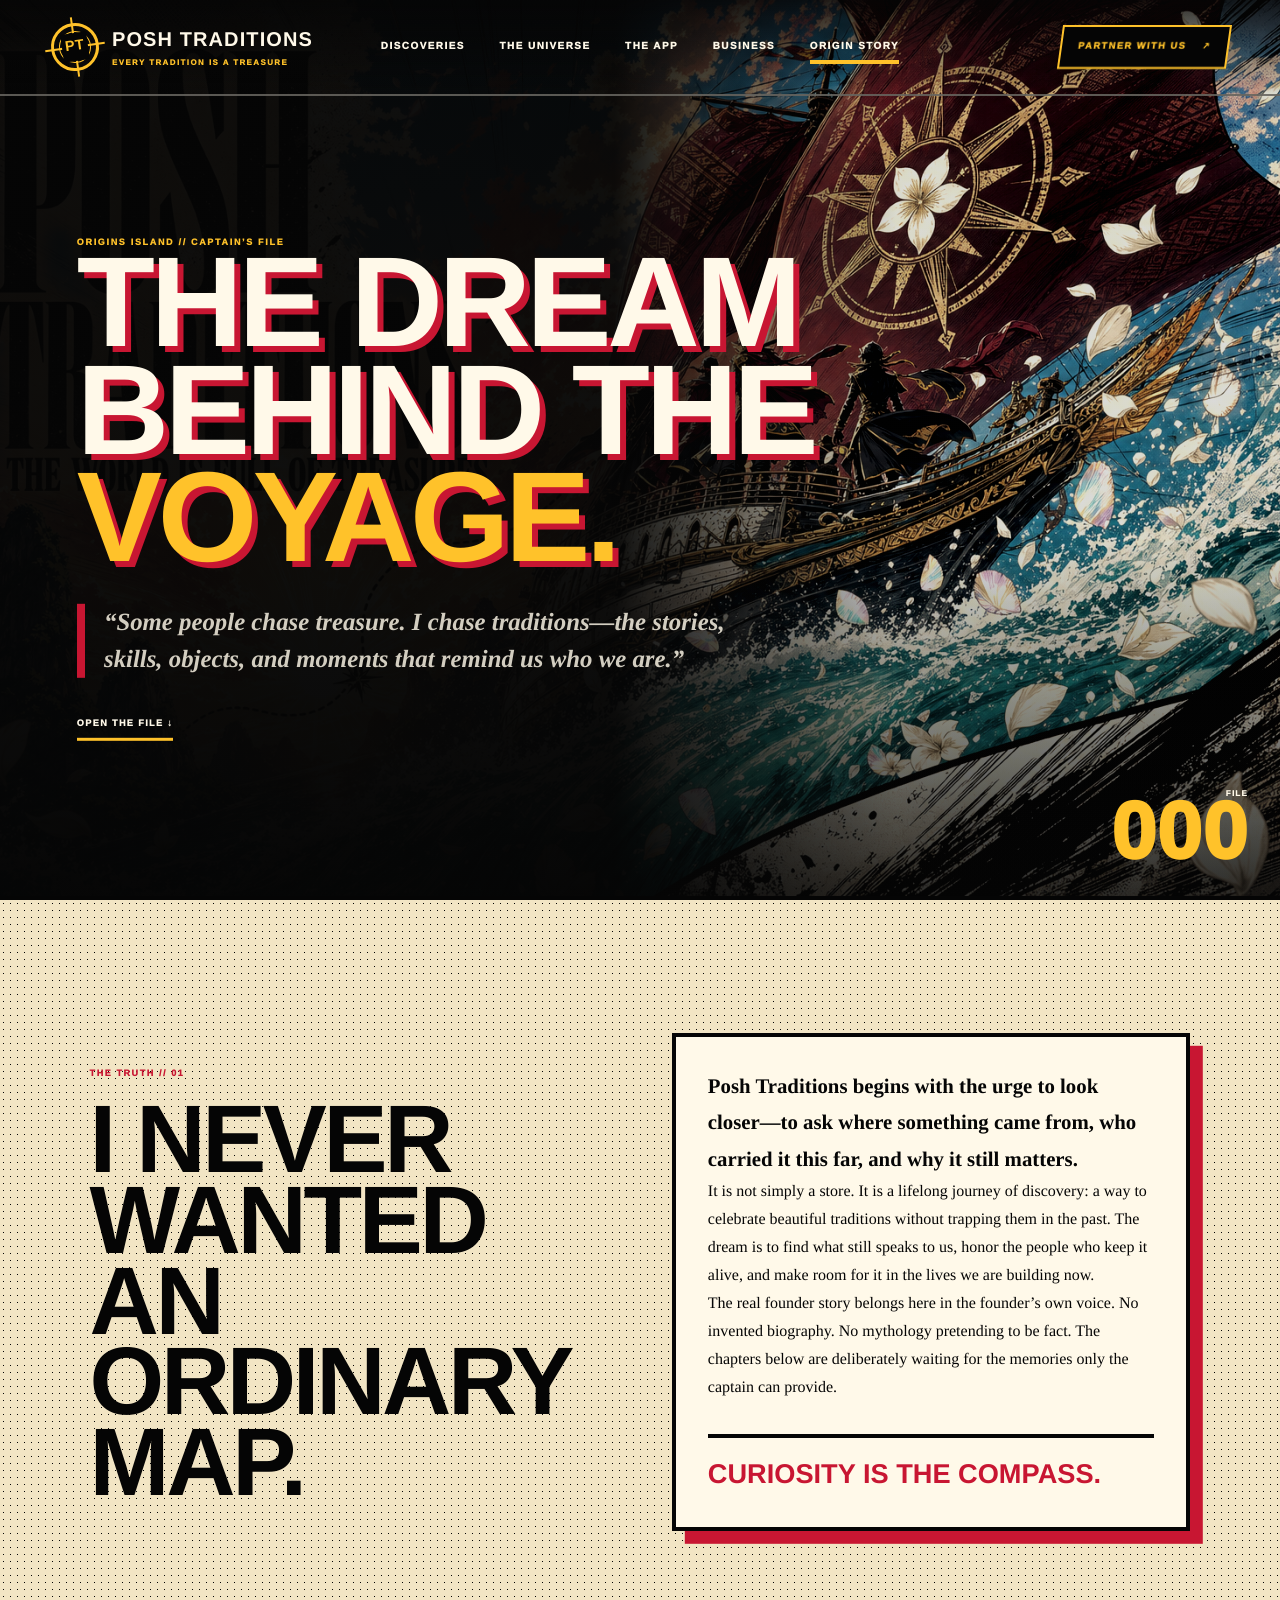
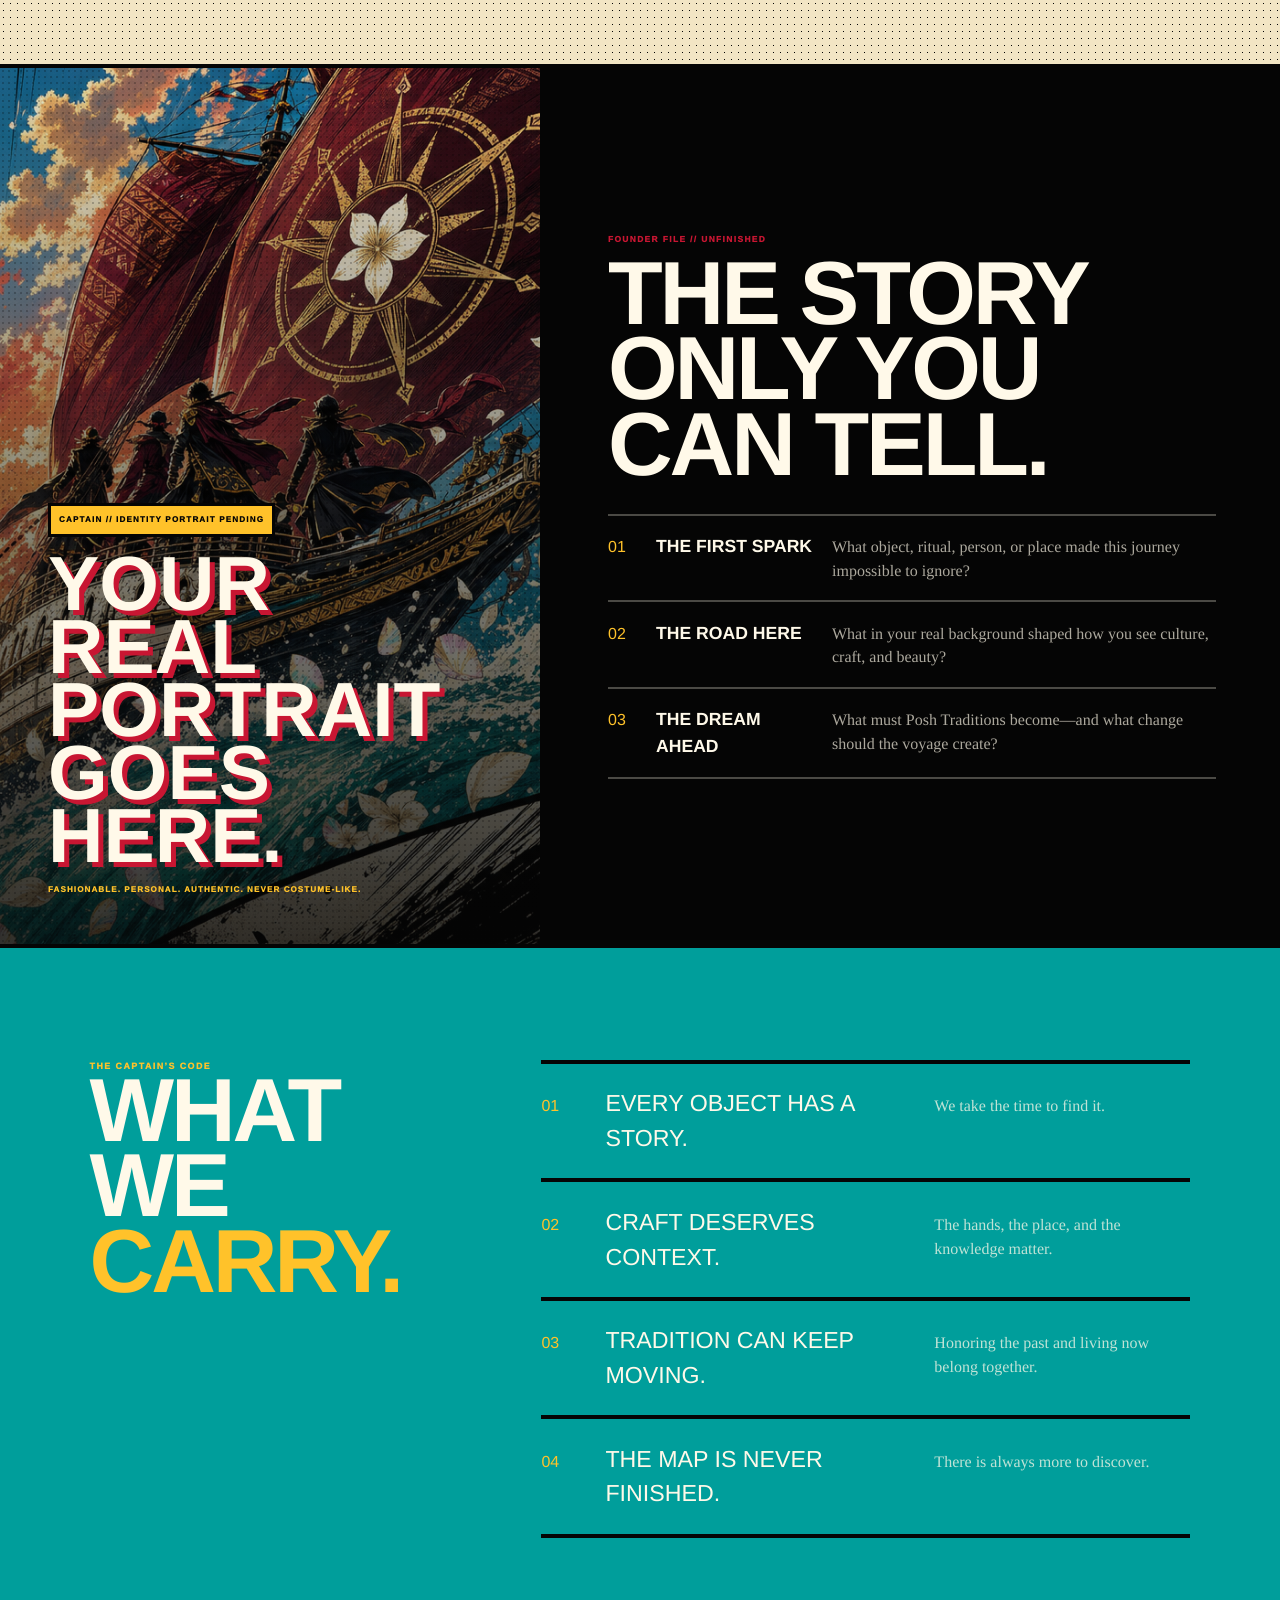
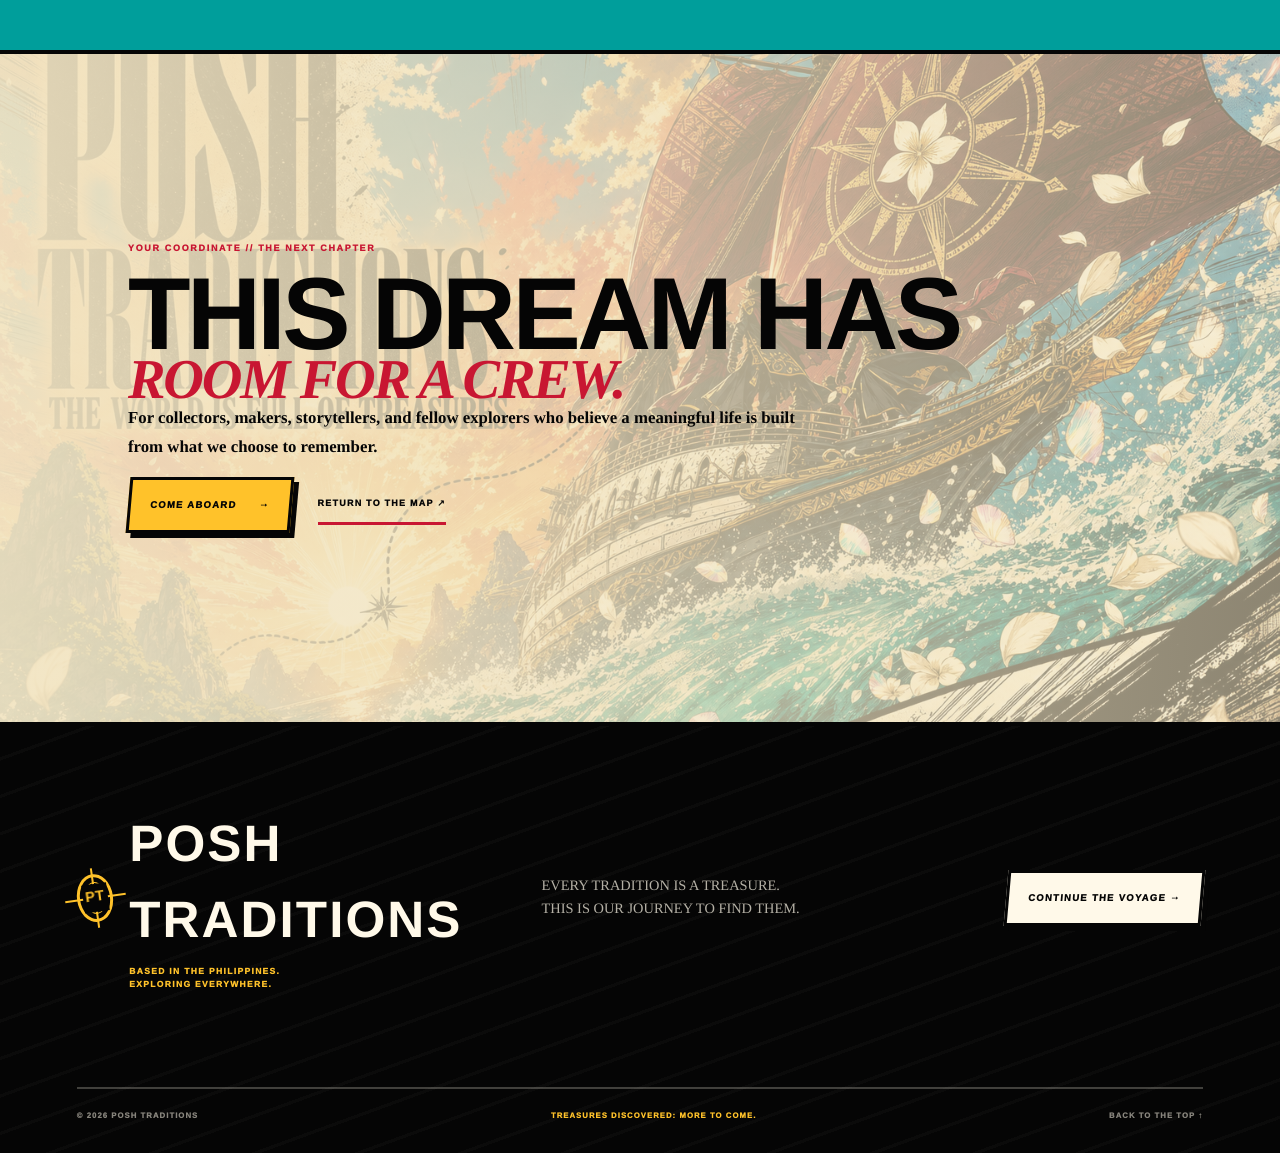
==== about/index.html @ 1a42f1ff "Publish Posh Traditions website" ====
<!DOCTYPE html><html lang="en"><head><meta charSet="utf-8"/><meta name="viewport" content="width=device-width, initial-scale=1"/><link rel="preload" href="/hero-epic.png" as="image" fetchPriority="high"/><link rel="stylesheet" href="/assets/index-CVnb2zFA.css" data-rsc-css-href="/assets/index-CVnb2zFA.css" data-precedence="vite-rsc/importer-resources"/><link rel="modulepreload" href="/assets/layout-segment-context-B4jBaWE9.js" crossorigin=""/><link rel="modulepreload" href="/assets/rolldown-runtime-S-ySWqyJ.js" crossorigin=""/><link rel="modulepreload" href="/assets/index-DbaD1zGK.js" crossorigin=""/><link rel="modulepreload" href="/assets/framework-DjPHiq1u.js" crossorigin=""/><title>The Dream Behind the Voyage · Posh Traditions</title><meta name="description" content="The origin story behind Posh Traditions: a lifelong hunt for stories, skills, objects, and moments worth carrying forward."/><meta property="og:title" content="Posh Traditions — Every Tradition Is a Treasure"/><meta property="og:description" content="The world is full of treasures. Let’s find them."/><meta property="og:type" content="website"/><meta property="og:image" content="/og.png"/><meta property="og:image:width" content="1536"/><meta property="og:image:height" content="1024"/><meta property="og:image:alt" content="Posh Traditions voyage across an illustrated tropical sea"/><meta name="twitter:card" content="summary_large_image"/><meta name="twitter:title" content="Posh Traditions — Every Tradition Is a Treasure"/><meta name="twitter:description" content="The world is full of treasures. Let’s find them."/><meta name="twitter:image" content="/og.png"/><script>self.__VINEXT_RSC_PARAMS__={}</script><script>self.__VINEXT_RSC_NAV__={"pathname":"/about","searchParams":[]}</script><link rel="modulepreload" href="/assets/index-DbaD1zGK.js" />
</head><body><main class="epic-site about-epic"><a class="skip-link" href="#origin">Skip to the origin story</a><header class="epic-header"><a class="epic-brand" href="/" aria-label="Posh Traditions home"><span class="pt-mark" aria-hidden="true"><b>PT</b><i></i></span><span><strong>POSH TRADITIONS</strong><small>EVERY TRADITION IS A TREASURE</small></span></a><nav aria-label="Main navigation"><a href="/#discoveries">Discoveries</a><a href="/#universe">The Universe</a><a href="/#app">The App</a><a href="/#revenue">Business</a><a class="active" href="/about">Origin Story</a></nav><a class="header-signal" href="/#partner">PARTNER WITH US <span>↗</span></a></header><section class="origin-hero" id="origin"><img src="/hero-epic.png" alt="The Posh Traditions voyage surging toward a golden horizon" fetchPriority="high"/><div class="origin-shade" aria-hidden="true"></div><div class="origin-title"><p>ORIGINS ISLAND // CAPTAIN’S FILE</p><h1>THE DREAM<br/>BEHIND THE<br/><span>VOYAGE.</span></h1><blockquote>“Some people chase treasure. I chase traditions—the stories, skills, objects, and moments that remind us who we are.”</blockquote><a href="#declaration">OPEN THE FILE ↓</a></div><div class="origin-file-no">FILE<br/><strong>000</strong></div></section><section class="origin-declaration" id="declaration"><div class="origin-statement"><span>THE TRUTH // 01</span><h2>I NEVER WANTED<br/>AN ORDINARY MAP.</h2></div><div class="origin-copy"><p class="origin-lead">Posh Traditions begins with the urge to look closer—to ask where something came from, who carried it this far, and why it still matters.</p><p>It is not simply a store. It is a lifelong journey of discovery: a way to celebrate beautiful traditions without trapping them in the past. The dream is to find what still speaks to us, honor the people who keep it alive, and make room for it in the lives we are building now.</p><p>The real founder story belongs here in the founder’s own voice. No invented biography. No mythology pretending to be fact. The chapters below are deliberately waiting for the memories only the captain can provide.</p><strong>CURIOSITY IS THE COMPASS.</strong></div></section><section class="captain-file"><div class="captain-file-art"><span>CAPTAIN // IDENTITY PORTRAIT PENDING</span><strong>YOUR REAL<br/>PORTRAIT<br/>GOES HERE.</strong><small>FASHIONABLE. PERSONAL. AUTHENTIC. NEVER COSTUME-LIKE.</small></div><div class="captain-file-copy"><p>FOUNDER FILE // UNFINISHED</p><h2>THE STORY<br/>ONLY YOU<br/>CAN TELL.</h2><div class="captain-prompts"><article><span>01</span><strong>THE FIRST SPARK</strong><p>What object, ritual, person, or place made this journey impossible to ignore?</p></article><article><span>02</span><strong>THE ROAD HERE</strong><p>What in your real background shaped how you see culture, craft, and beauty?</p></article><article><span>03</span><strong>THE DREAM AHEAD</strong><p>What must Posh Traditions become—and what change should the voyage create?</p></article></div></div></section><section class="captains-code"><div class="code-heading"><p>THE CAPTAIN’S CODE</p><h2>WHAT WE<br/><span>CARRY.</span></h2></div><div class="code-list"><article><span>01</span><h3>EVERY OBJECT HAS A STORY.</h3><p>We take the time to find it.</p></article><article><span>02</span><h3>CRAFT DESERVES CONTEXT.</h3><p>The hands, the place, and the knowledge matter.</p></article><article><span>03</span><h3>TRADITION CAN KEEP MOVING.</h3><p>Honoring the past and living now belong together.</p></article><article><span>04</span><h3>THE MAP IS NEVER FINISHED.</h3><p>There is always more to discover.</p></article></div></section><section class="origin-invitation"><span>YOUR COORDINATE // THE NEXT CHAPTER</span><h2>THIS DREAM HAS<br/><em>ROOM FOR A CREW.</em></h2><p>For collectors, makers, storytellers, and fellow explorers who believe a meaningful life is built from what we choose to remember.</p><div><a class="impact-button impact-yellow" href="/#join">COME ABOARD <b>→</b></a><a class="impact-link dark" href="/">RETURN TO THE MAP ↗</a></div></section><footer class="epic-footer about-footer"><div class="footer-brand"><span class="pt-mark" aria-hidden="true"><b>PT</b><i></i></span><div><strong>POSH TRADITIONS</strong><p>BASED IN THE PHILIPPINES.<br/>EXPLORING EVERYWHERE.</p></div></div><p>EVERY TRADITION IS A TREASURE.<br/>THIS IS OUR JOURNEY TO FIND THEM.</p><a class="impact-button impact-cream" href="/">CONTINUE THE VOYAGE →</a><div class="footer-final"><span>© <!-- -->2026<!-- --> POSH TRADITIONS</span><strong>TREASURES DISCOVERED: MORE TO COME.</strong><a href="#origin">BACK TO THE TOP ↑</a></div></footer></main><script id="_R_">import("/assets/index-DbaD1zGK.js")</script></body></html><script>self.__VINEXT_RSC_CHUNKS__=self.__VINEXT_RSC_CHUNKS__||[];self.__VINEXT_RSC_CHUNKS__.push("2:I[\"79ef9a017562\",[],\"Children\",1]\n3:I[\"d7d8178d8913\",[],\"LayoutSegmentProvider\",1]\n4:I[\"79ef9a017562\",[],\"Slot\",1]\n5:I[\"97e23c8fc95f\",[],\"RedirectBoundary\",1]\n:HL[\"/assets/index-CVnb2zFA.css\",\"style\"]\n")</script><script>self.__VINEXT_RSC_CHUNKS__=self.__VINEXT_RSC_CHUNKS__||[];self.__VINEXT_RSC_CHUNKS__.push("0:{\"__route\":\"route:/about\",\"__interceptionContext\":null,\"__layoutIds\":[\"layout:/\"],\"__rootLayout\":\"/\",\"page:/about\":\"$L1\",\"layout:/\":[[[[\"$\",\"link\",\"css:/assets/index-CVnb2zFA.css\",{\"rel\":\"stylesheet\",\"precedence\":\"vite-rsc/importer-resources\",\"href\":\"/assets/index-CVnb2zFA.css\",\"data-rsc-css-href\":\"/assets/index-CVnb2zFA.css\"}],\"$undefined\"],[\"$\",\"html\",null,{\"lang\":\"en\",\"children\":[\"$\",\"body\",null,{\"children\":[\"$\",\"$L2\",null,{}]}]}]],null],\"route:/about\":[[[\"$\",\"meta\",null,{\"charSet\":\"utf-8\"}],[[\"$\",\"title\",\"0\",{\"children\":\"The Dream Behind the Voyage · Posh Traditions\"}],[\"$\",\"meta\",\"1\",{\"name\":\"description\",\"content\":\"The origin story behind Posh Traditions: a lifelong hunt for stories, skills, objects, and moments worth carrying forward.\"}],[\"$\",\"meta\",\"2\",{\"property\":\"og:title\",\"content\":\"Posh Traditions — Every Tradition Is a Treasure\"}],[\"$\",\"meta\",\"3\",{\"property\":\"og:description\",\"content\":\"The world is full of treasures. Let’s find them.\"}],[\"$\",\"meta\",\"4\",{\"property\":\"og:type\",\"content\":\"website\"}],[\"$\",\"meta\",\"5\",{\"property\":\"og:image\",\"content\":\"/og.png\"}],[\"$\",\"meta\",\"6\",{\"property\":\"og:image:width\",\"content\":\"1536\"}],[\"$\",\"meta\",\"7\",{\"property\":\"og:image:height\",\"content\":\"1024\"}],[\"$\",\"meta\",\"8\",{\"property\":\"og:image:alt\",\"content\":\"Posh Traditions voyage across an illustrated tropical sea\"}],[\"$\",\"meta\",\"9\",{\"name\":\"twitter:card\",\"content\":\"summary_large_image\"}],[\"$\",\"meta\",\"10\",{\"name\":\"twitter:title\",\"content\":\"Posh Traditions — Every Tradition Is a Treasure\"}],[\"$\",\"meta\",\"11\",{\"name\":\"twitter:description\",\"content\":\"The world is full of treasures. Let’s find them.\"}],[\"$\",\"meta\",\"12\",{\"name\":\"twitter:image\",\"content\":\"/og.png\"}]],[[\"$\",\"meta\",\"0\",{\"name\":\"viewport\",\"content\":\"width=device-width, initial-scale=1\"}]]],[\"$\",\"$L3\",null,{\"segmentMap\":{\"children\":[\"about\"]},\"children\":[\"$\",\"$L4\",null,{\"id\":\"layout:/\",\"parallelSlots\":\"$undefined\",\"children\":[\"$\",\"$L5\",null,{\"children\":[\"$\",\"$L3\",null,{\"segmentMap\":{\"children\":[]},\"children\":[\"$\",\"$L4\",null,{\"id\":\"page:/about\"}]}]}]}]}]],\"__layoutFlags\":{\"layout:/\":\"s\"},\"__artifactCompatibility\":{\"schemaVersion\":1,\"graphVersion\":\"app-route-graph:pxgtdg7iy2mv\",\"deploymentVersion\":\"6905cd6c-eeaa-408f-b699-62938c5a39fe\",\"appElementsSchemaVersion\":1,\"rscPayloadSchemaVersion\":1,\"rootBoundaryId\":\"/\",\"renderEpoch\":null}}\n")</script><script>self.__VINEXT_RSC_CHUNKS__=self.__VINEXT_RSC_CHUNKS__||[];self.__VINEXT_RSC_CHUNKS__.push(":HL[\"/hero-epic.png\",\"image\",{\"fetchPriority\":\"high\"}]\n")</script><script>self.__VINEXT_RSC_CHUNKS__=self.__VINEXT_RSC_CHUNKS__||[];self.__VINEXT_RSC_CHUNKS__.push("1:[\"$\",\"main\",null,{\"className\":\"epic-site about-epic\",\"children\":[[\"$\",\"a\",null,{\"className\":\"skip-link\",\"href\":\"#origin\",\"children\":\"Skip to the origin story\"}],[\"$\",\"header\",null,{\"className\":\"epic-header\",\"children\":[[\"$\",\"a\",null,{\"className\":\"epic-brand\",\"href\":\"/\",\"aria-label\":\"Posh Traditions home\",\"children\":[[\"$\",\"span\",null,{\"className\":\"pt-mark\",\"aria-hidden\":\"true\",\"children\":[[\"$\",\"b\",null,{\"children\":\"PT\"}],[\"$\",\"i\",null,{}]]}],[\"$\",\"span\",null,{\"children\":[[\"$\",\"strong\",null,{\"children\":\"POSH TRADITIONS\"}],[\"$\",\"small\",null,{\"children\":\"EVERY TRADITION IS A TREASURE\"}]]}]]}],[\"$\",\"nav\",null,{\"aria-label\":\"Main navigation\",\"children\":[[\"$\",\"a\",null,{\"href\":\"/#discoveries\",\"children\":\"Discoveries\"}],[\"$\",\"a\",null,{\"href\":\"/#universe\",\"children\":\"The Universe\"}],[\"$\",\"a\",null,{\"href\":\"/#app\",\"children\":\"The App\"}],[\"$\",\"a\",null,{\"href\":\"/#revenue\",\"children\":\"Business\"}],[\"$\",\"a\",null,{\"className\":\"active\",\"href\":\"/about\",\"children\":\"Origin Story\"}]]}],[\"$\",\"a\",null,{\"className\":\"header-signal\",\"href\":\"/#partner\",\"children\":[\"PARTNER WITH US \",[\"$\",\"span\",null,{\"children\":\"↗\"}]]}]]}],[\"$\",\"section\",null,{\"className\":\"origin-hero\",\"id\":\"origin\",\"children\":[[\"$\",\"img\",null,{\"src\":\"/hero-epic.png\",\"alt\":\"The Posh Traditions voyage surging toward a golden horizon\",\"fetchPriority\":\"high\"}],[\"$\",\"div\",null,{\"className\":\"origin-shade\",\"aria-hidden\":\"true\"}],[\"$\",\"div\",null,{\"className\":\"origin-title\",\"children\":[[\"$\",\"p\",null,{\"children\":\"ORIGINS ISLAND // CAPTAIN’S FILE\"}],[\"$\",\"h1\",null,{\"children\":[\"THE DREAM\",[\"$\",\"br\",null,{}],\"BEHIND THE\",[\"$\",\"br\",null,{}],[\"$\",\"span\",null,{\"children\":\"VOYAGE.\"}]]}],[\"$\",\"blockquote\",null,{\"children\":\"“Some people chase treasure. I chase traditions—the stories, skills, objects, and moments that remind us who we are.”\"}],[\"$\",\"a\",null,{\"href\":\"#declaration\",\"children\":\"OPEN THE FILE ↓\"}]]}],[\"$\",\"div\",null,{\"className\":\"origin-file-no\",\"children\":[\"FILE\",[\"$\",\"br\",null,{}],[\"$\",\"strong\",null,{\"children\":\"000\"}]]}]]}],[\"$\",\"section\",null,{\"className\":\"origin-declaration\",\"id\":\"declaration\",\"children\":[[\"$\",\"div\",null,{\"className\":\"origin-statement\",\"children\":[[\"$\",\"span\",null,{\"children\":\"THE TRUTH // 01\"}],[\"$\",\"h2\",null,{\"children\":[\"I NEVER WANTED\",[\"$\",\"br\",null,{}],\"AN ORDINARY MAP.\"]}]]}],[\"$\",\"div\",null,{\"className\":\"origin-copy\",\"children\":[[\"$\",\"p\",null,{\"className\":\"origin-lead\",\"children\":\"Posh Traditions begins with the urge to look closer—to ask where something came from, who carried it this far, and why it still matters.\"}],[\"$\",\"p\",null,{\"children\":\"It is not simply a store. It is a lifelong journey of discovery: a way to celebrate beautiful traditions without trapping them in the past. The dream is to find what still speaks to us, honor the people who keep it alive, and make room for it in the lives we are building now.\"}],[\"$\",\"p\",null,{\"children\":\"The real founder story belongs here in the founder’s own voice. No invented biography. No mythology pretending to be fact. The chapters below are deliberately waiting for the memories only the captain can provide.\"}],[\"$\",\"strong\",null,{\"children\":\"CURIOSITY IS THE COMPASS.\"}]]}]]}],[\"$\",\"section\",null,{\"className\":\"captain-file\",\"children\":[[\"$\",\"div\",null,{\"className\":\"captain-file-art\",\"children\":[[\"$\",\"span\",null,{\"children\":\"CAPTAIN // IDENTITY PORTRAIT PENDING\"}],[\"$\",\"strong\",null,{\"children\":[\"YOUR REAL\",[\"$\",\"br\",null,{}],\"PORTRAIT\",[\"$\",\"br\",null,{}],\"GOES HERE.\"]}],[\"$\",\"small\",null,{\"children\":\"FASHIONABLE. PERSONAL. AUTHENTIC. NEVER COSTUME-LIKE.\"}]]}],[\"$\",\"div\",null,{\"className\":\"captain-file-copy\",\"children\":[[\"$\",\"p\",null,{\"children\":\"FOUNDER FILE // UNFINISHED\"}],[\"$\",\"h2\",null,{\"children\":[\"THE STORY\",[\"$\",\"br\",null,{}],\"ONLY YOU\",[\"$\",\"br\",null,{}],\"CAN TELL.\"]}],[\"$\",\"div\",null,{\"className\":\"captain-prompts\",\"children\":[[\"$\",\"article\",null,{\"children\":[[\"$\",\"span\",null,{\"children\":\"01\"}],[\"$\",\"strong\",null,{\"children\":\"THE FIRST SPARK\"}],[\"$\",\"p\",null,{\"children\":\"What object, ritual, person, or place made this journey impossible to ignore?\"}]]}],[\"$\",\"article\",null,{\"children\":[[\"$\",\"span\",null,{\"children\":\"02\"}],[\"$\",\"strong\",null,{\"children\":\"THE ROAD HERE\"}],[\"$\",\"p\",null,{\"children\":\"What in your real background shaped how you see culture, craft, and beauty?\"}]]}],[\"$\",\"article\",null,{\"children\":[[\"$\",\"span\",null,{\"children\":\"03\"}],[\"$\",\"strong\",null,{\"children\":\"THE DREAM AHEAD\"}],[\"$\",\"p\",null,{\"children\":\"What must Posh Traditions become—and what change should the voyage create?\"}]]}]]}]]}]]}],\"$L6\",\"$L7\",\"$L8\"]}]\n")</script><script>self.__VINEXT_RSC_CHUNKS__=self.__VINEXT_RSC_CHUNKS__||[];self.__VINEXT_RSC_CHUNKS__.push("6:[\"$\",\"section\",null,{\"className\":\"captains-code\",\"children\":[[\"$\",\"div\",null,{\"className\":\"code-heading\",\"children\":[[\"$\",\"p\",null,{\"children\":\"THE CAPTAIN’S CODE\"}],[\"$\",\"h2\",null,{\"children\":[\"WHAT WE\",[\"$\",\"br\",null,{}],[\"$\",\"span\",null,{\"children\":\"CARRY.\"}]]}]]}],[\"$\",\"div\",null,{\"className\":\"code-list\",\"children\":[[\"$\",\"article\",null,{\"children\":[[\"$\",\"span\",null,{\"children\":\"01\"}],[\"$\",\"h3\",null,{\"children\":\"EVERY OBJECT HAS A STORY.\"}],[\"$\",\"p\",null,{\"children\":\"We take the time to find it.\"}]]}],[\"$\",\"article\",null,{\"children\":[[\"$\",\"span\",null,{\"children\":\"02\"}],[\"$\",\"h3\",null,{\"children\":\"CRAFT DESERVES CONTEXT.\"}],[\"$\",\"p\",null,{\"children\":\"The hands, the place, and the knowledge matter.\"}]]}],[\"$\",\"article\",null,{\"children\":[[\"$\",\"span\",null,{\"children\":\"03\"}],[\"$\",\"h3\",null,{\"children\":\"TRADITION CAN KEEP MOVING.\"}],[\"$\",\"p\",null,{\"children\":\"Honoring the past and living now belong together.\"}]]}],[\"$\",\"article\",null,{\"children\":[[\"$\",\"span\",null,{\"children\":\"04\"}],[\"$\",\"h3\",null,{\"children\":\"THE MAP IS NEVER FINISHED.\"}],[\"$\",\"p\",null,{\"children\":\"There is always more to discover.\"}]]}]]}]]}]\n7:[\"$\",\"section\",null,{\"className\":\"origin-invitation\",\"children\":[[\"$\",\"span\",null,{\"children\":\"YOUR COORDINATE // THE NEXT CHAPTER\"}],[\"$\",\"h2\",null,{\"children\":[\"THIS DREAM HAS\",[\"$\",\"br\",null,{}],[\"$\",\"em\",null,{\"children\":\"ROOM FOR A CREW.\"}]]}],[\"$\",\"p\",null,{\"children\":\"For collectors, makers, storytellers, and fellow explorers who believe a meaningful life is built from what we choose to remember.\"}],[\"$\",\"div\",null,{\"children\":[[\"$\",\"a\",null,{\"className\":\"impact-button impact-yellow\",\"href\":\"/#join\",\"children\":[\"COME ABOARD \",[\"$\",\"b\",null,{\"children\":\"→\"}]]}],[\"$\",\"a\",null,{\"className\":\"impact-link dark\",\"href\":\"/\",\"children\":\"RETURN TO THE MAP ↗\"}]]}]]}]\n")</script><script>self.__VINEXT_RSC_CHUNKS__=self.__VINEXT_RSC_CHUNKS__||[];self.__VINEXT_RSC_CHUNKS__.push("8:[\"$\",\"footer\",null,{\"className\":\"epic-footer about-footer\",\"children\":[[\"$\",\"div\",null,{\"className\":\"footer-brand\",\"children\":[[\"$\",\"span\",null,{\"className\":\"pt-mark\",\"aria-hidden\":\"true\",\"children\":[[\"$\",\"b\",null,{\"children\":\"PT\"}],[\"$\",\"i\",null,{}]]}],[\"$\",\"div\",null,{\"children\":[[\"$\",\"strong\",null,{\"children\":\"POSH TRADITIONS\"}],[\"$\",\"p\",null,{\"children\":[\"BASED IN THE PHILIPPINES.\",[\"$\",\"br\",null,{}],\"EXPLORING EVERYWHERE.\"]}]]}]]}],[\"$\",\"p\",null,{\"children\":[\"EVERY TRADITION IS A TREASURE.\",[\"$\",\"br\",null,{}],\"THIS IS OUR JOURNEY TO FIND THEM.\"]}],[\"$\",\"a\",null,{\"className\":\"impact-button impact-cream\",\"href\":\"/\",\"children\":\"CONTINUE THE VOYAGE →\"}],[\"$\",\"div\",null,{\"className\":\"footer-final\",\"children\":[[\"$\",\"span\",null,{\"children\":[\"© \",2026,\" POSH TRADITIONS\"]}],[\"$\",\"strong\",null,{\"children\":\"TREASURES DISCOVERED: MORE TO COME.\"}],[\"$\",\"a\",null,{\"href\":\"#origin\",\"children\":\"BACK TO THE TOP ↑\"}]]}]]}]\n")</script><script>self.__VINEXT_RSC_DONE__=true</script>
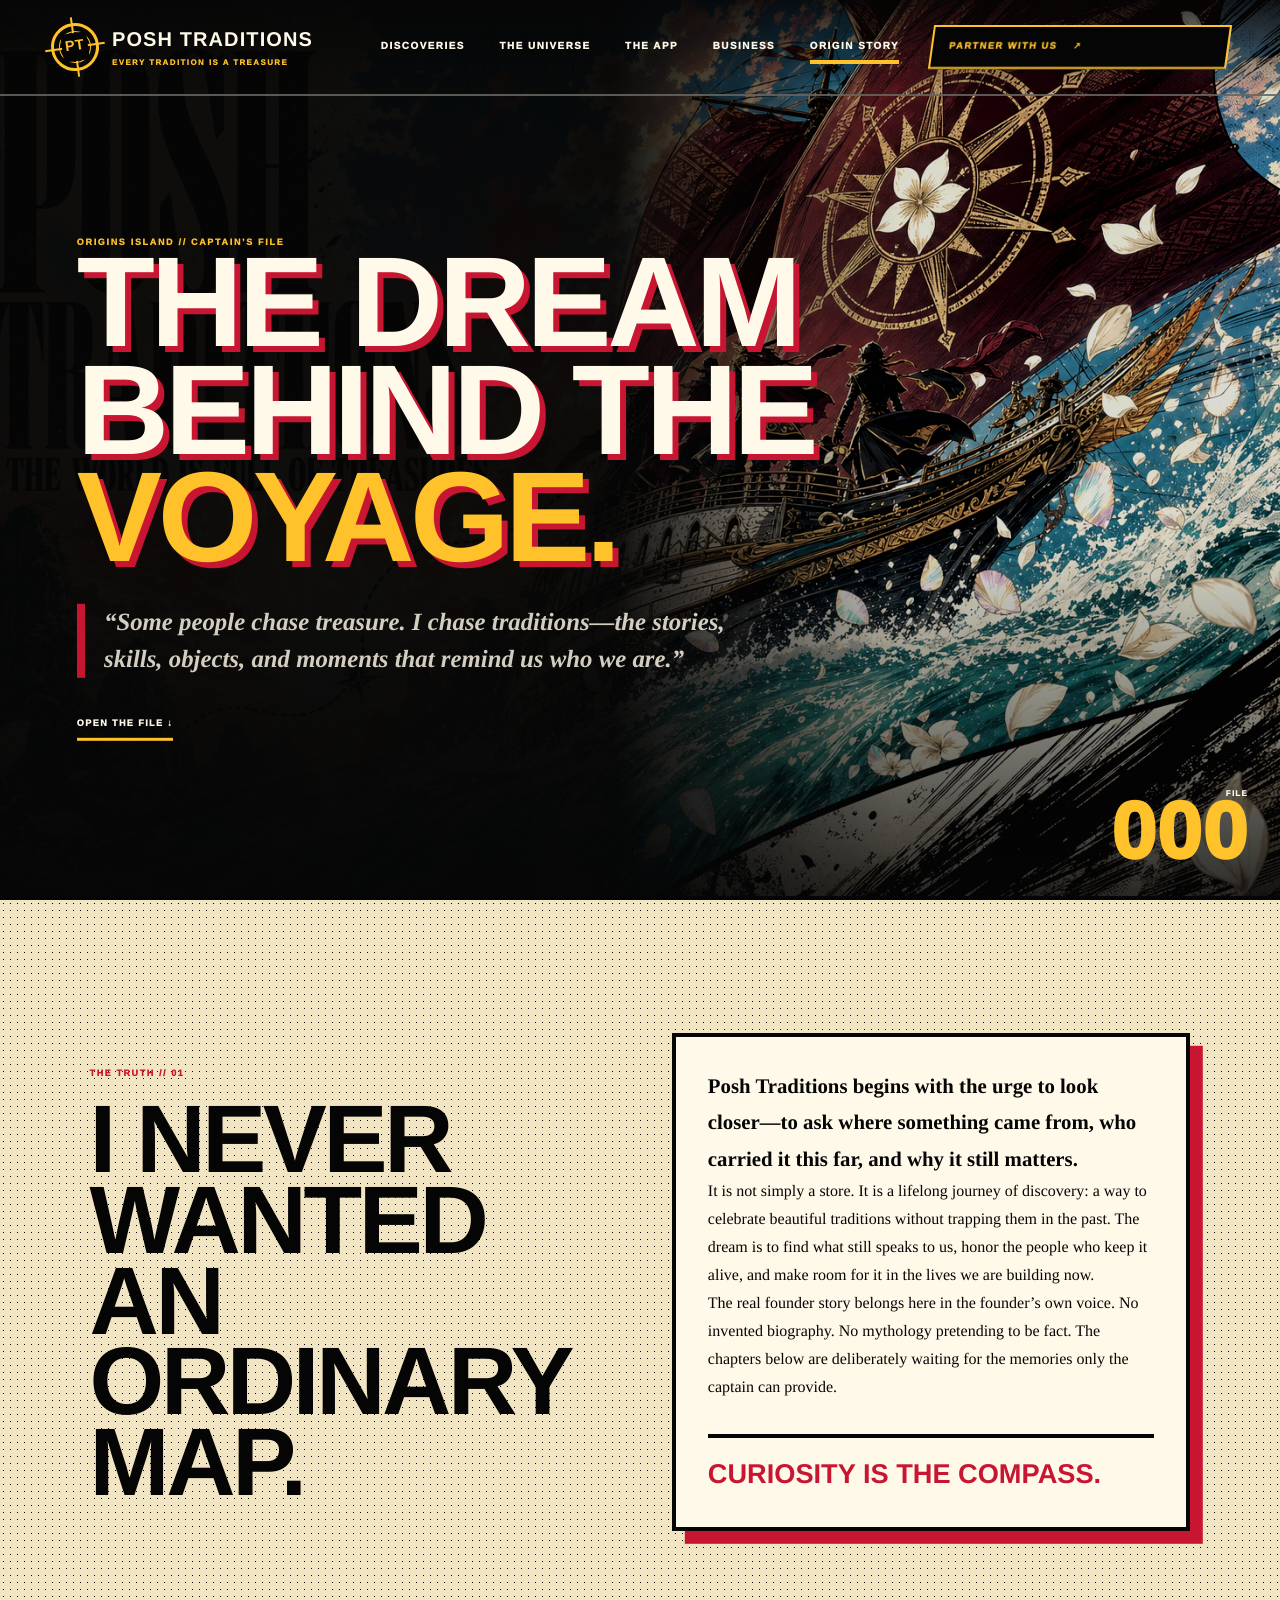
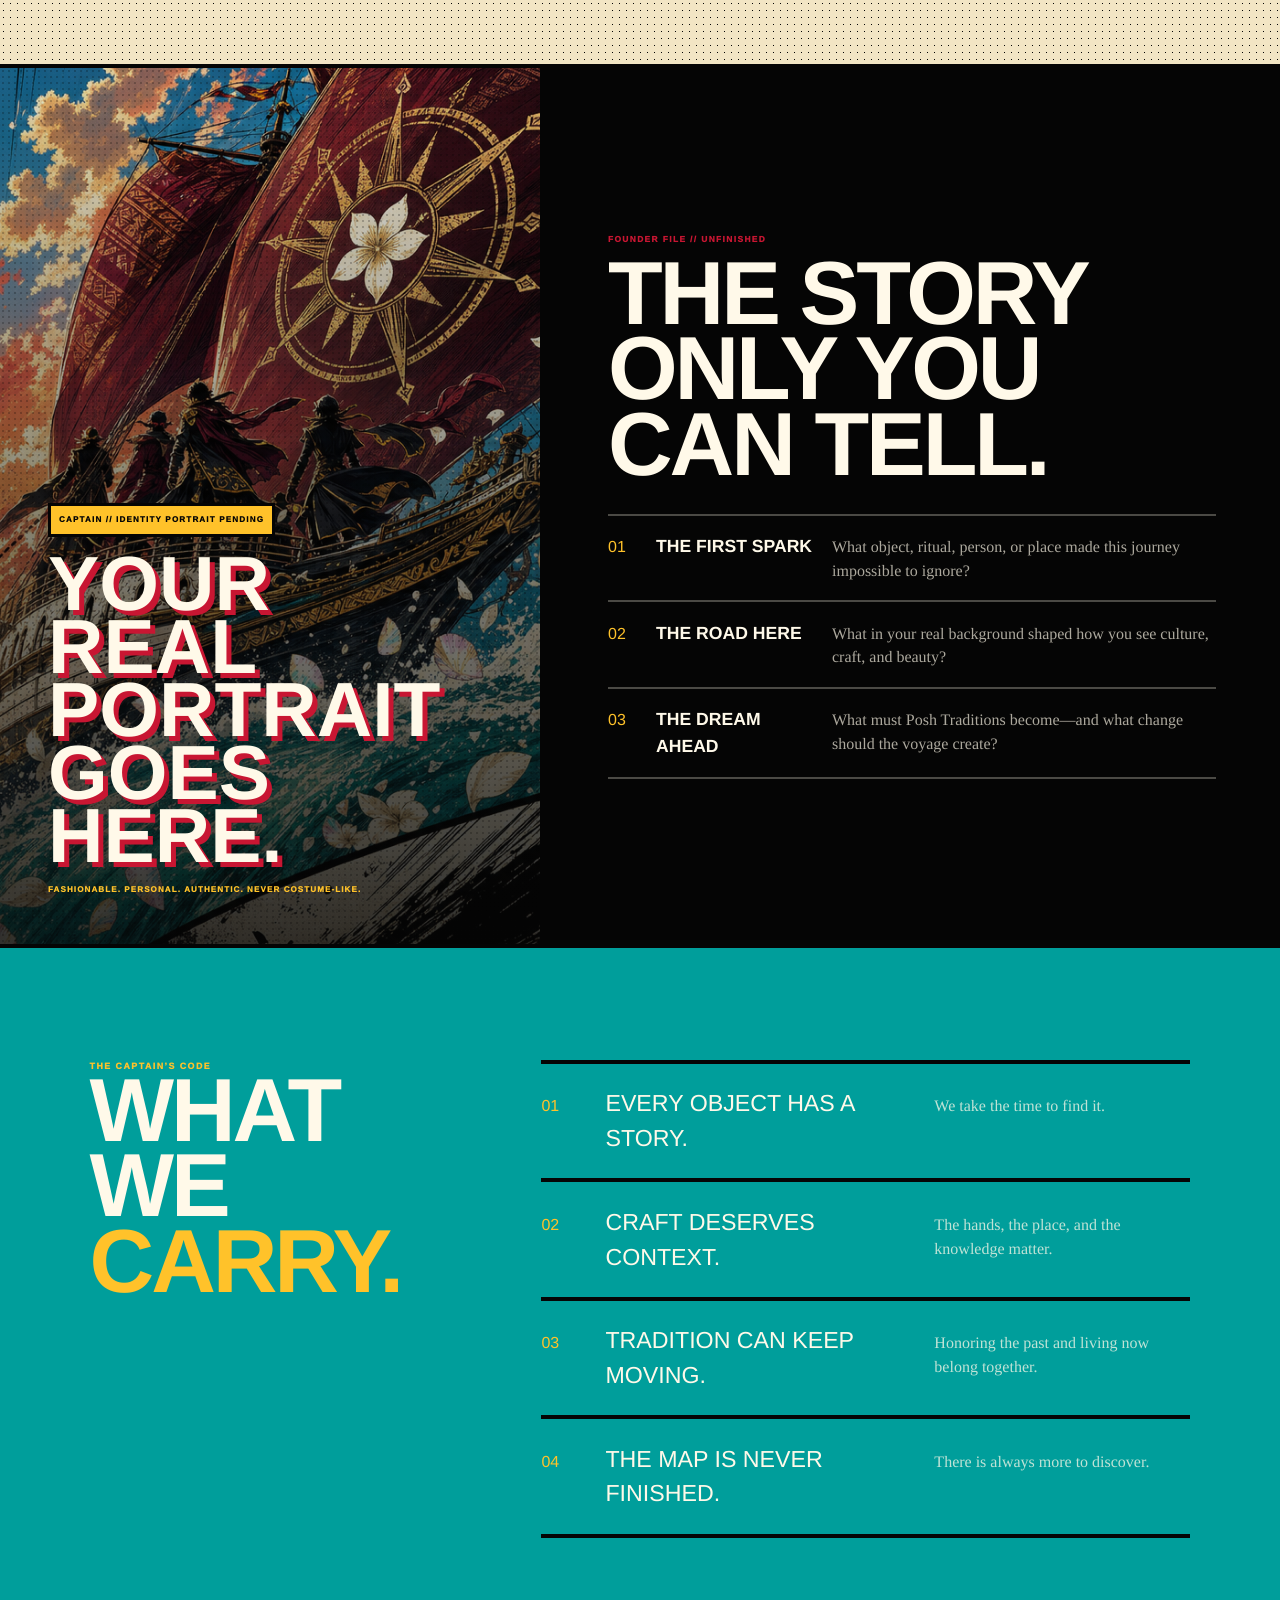
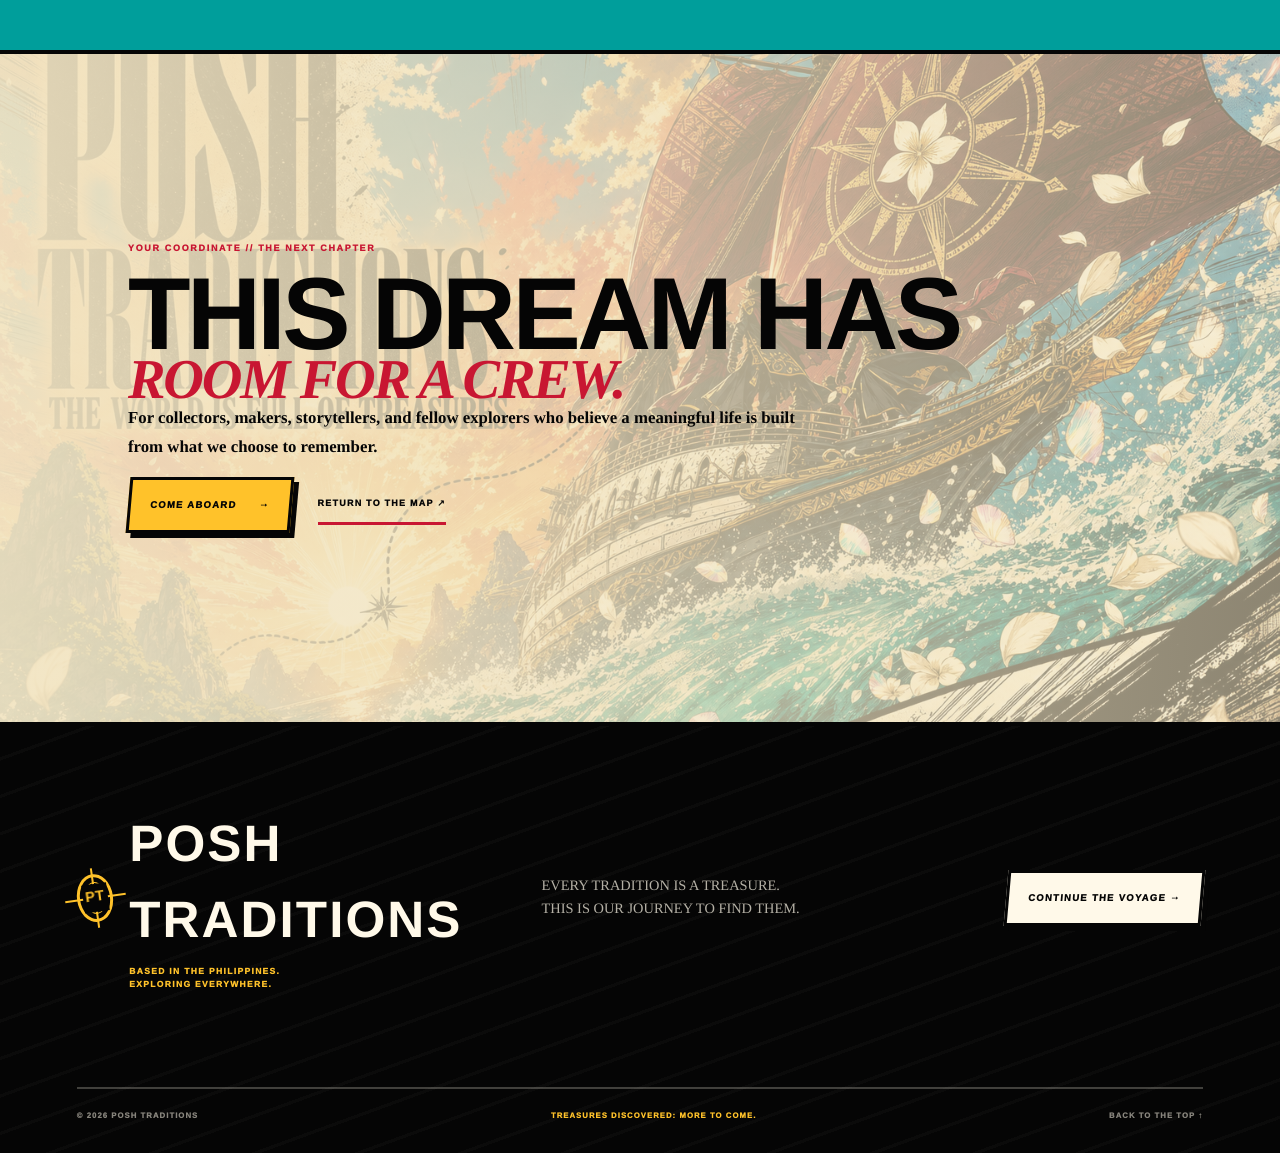
==== commit 64bbccbe: "Make the intro play on every phone visit" ====
--- a/about/index.html
+++ b/about/index.html
@@ -1,2 +1,2 @@
-<!DOCTYPE html><html lang="en"><head><meta charSet="utf-8"/><meta name="viewport" content="width=device-width, initial-scale=1"/><link rel="preload" href="/hero-epic.png" as="image" fetchPriority="high"/><link rel="stylesheet" href="/assets/index-CVnb2zFA.css" data-rsc-css-href="/assets/index-CVnb2zFA.css" data-precedence="vite-rsc/importer-resources"/><link rel="modulepreload" href="/assets/layout-segment-context-B4jBaWE9.js" crossorigin=""/><link rel="modulepreload" href="/assets/rolldown-runtime-S-ySWqyJ.js" crossorigin=""/><link rel="modulepreload" href="/assets/index-DbaD1zGK.js" crossorigin=""/><link rel="modulepreload" href="/assets/framework-DjPHiq1u.js" crossorigin=""/><title>The Dream Behind the Voyage · Posh Traditions</title><meta name="description" content="The origin story behind Posh Traditions: a lifelong hunt for stories, skills, objects, and moments worth carrying forward."/><meta property="og:title" content="Posh Traditions — Every Tradition Is a Treasure"/><meta property="og:description" content="The world is full of treasures. Let’s find them."/><meta property="og:type" content="website"/><meta property="og:image" content="/og.png"/><meta property="og:image:width" content="1536"/><meta property="og:image:height" content="1024"/><meta property="og:image:alt" content="Posh Traditions voyage across an illustrated tropical sea"/><meta name="twitter:card" content="summary_large_image"/><meta name="twitter:title" content="Posh Traditions — Every Tradition Is a Treasure"/><meta name="twitter:description" content="The world is full of treasures. Let’s find them."/><meta name="twitter:image" content="/og.png"/><script>self.__VINEXT_RSC_PARAMS__={}</script><script>self.__VINEXT_RSC_NAV__={"pathname":"/about","searchParams":[]}</script><link rel="modulepreload" href="/assets/index-DbaD1zGK.js" />
-</head><body><main class="epic-site about-epic"><a class="skip-link" href="#origin">Skip to the origin story</a><header class="epic-header"><a class="epic-brand" href="/" aria-label="Posh Traditions home"><span class="pt-mark" aria-hidden="true"><b>PT</b><i></i></span><span><strong>POSH TRADITIONS</strong><small>EVERY TRADITION IS A TREASURE</small></span></a><nav aria-label="Main navigation"><a href="/#discoveries">Discoveries</a><a href="/#universe">The Universe</a><a href="/#app">The App</a><a href="/#revenue">Business</a><a class="active" href="/about">Origin Story</a></nav><a class="header-signal" href="/#partner">PARTNER WITH US <span>↗</span></a></header><section class="origin-hero" id="origin"><img src="/hero-epic.png" alt="The Posh Traditions voyage surging toward a golden horizon" fetchPriority="high"/><div class="origin-shade" aria-hidden="true"></div><div class="origin-title"><p>ORIGINS ISLAND // CAPTAIN’S FILE</p><h1>THE DREAM<br/>BEHIND THE<br/><span>VOYAGE.</span></h1><blockquote>“Some people chase treasure. I chase traditions—the stories, skills, objects, and moments that remind us who we are.”</blockquote><a href="#declaration">OPEN THE FILE ↓</a></div><div class="origin-file-no">FILE<br/><strong>000</strong></div></section><section class="origin-declaration" id="declaration"><div class="origin-statement"><span>THE TRUTH // 01</span><h2>I NEVER WANTED<br/>AN ORDINARY MAP.</h2></div><div class="origin-copy"><p class="origin-lead">Posh Traditions begins with the urge to look closer—to ask where something came from, who carried it this far, and why it still matters.</p><p>It is not simply a store. It is a lifelong journey of discovery: a way to celebrate beautiful traditions without trapping them in the past. The dream is to find what still speaks to us, honor the people who keep it alive, and make room for it in the lives we are building now.</p><p>The real founder story belongs here in the founder’s own voice. No invented biography. No mythology pretending to be fact. The chapters below are deliberately waiting for the memories only the captain can provide.</p><strong>CURIOSITY IS THE COMPASS.</strong></div></section><section class="captain-file"><div class="captain-file-art"><span>CAPTAIN // IDENTITY PORTRAIT PENDING</span><strong>YOUR REAL<br/>PORTRAIT<br/>GOES HERE.</strong><small>FASHIONABLE. PERSONAL. AUTHENTIC. NEVER COSTUME-LIKE.</small></div><div class="captain-file-copy"><p>FOUNDER FILE // UNFINISHED</p><h2>THE STORY<br/>ONLY YOU<br/>CAN TELL.</h2><div class="captain-prompts"><article><span>01</span><strong>THE FIRST SPARK</strong><p>What object, ritual, person, or place made this journey impossible to ignore?</p></article><article><span>02</span><strong>THE ROAD HERE</strong><p>What in your real background shaped how you see culture, craft, and beauty?</p></article><article><span>03</span><strong>THE DREAM AHEAD</strong><p>What must Posh Traditions become—and what change should the voyage create?</p></article></div></div></section><section class="captains-code"><div class="code-heading"><p>THE CAPTAIN’S CODE</p><h2>WHAT WE<br/><span>CARRY.</span></h2></div><div class="code-list"><article><span>01</span><h3>EVERY OBJECT HAS A STORY.</h3><p>We take the time to find it.</p></article><article><span>02</span><h3>CRAFT DESERVES CONTEXT.</h3><p>The hands, the place, and the knowledge matter.</p></article><article><span>03</span><h3>TRADITION CAN KEEP MOVING.</h3><p>Honoring the past and living now belong together.</p></article><article><span>04</span><h3>THE MAP IS NEVER FINISHED.</h3><p>There is always more to discover.</p></article></div></section><section class="origin-invitation"><span>YOUR COORDINATE // THE NEXT CHAPTER</span><h2>THIS DREAM HAS<br/><em>ROOM FOR A CREW.</em></h2><p>For collectors, makers, storytellers, and fellow explorers who believe a meaningful life is built from what we choose to remember.</p><div><a class="impact-button impact-yellow" href="/#join">COME ABOARD <b>→</b></a><a class="impact-link dark" href="/">RETURN TO THE MAP ↗</a></div></section><footer class="epic-footer about-footer"><div class="footer-brand"><span class="pt-mark" aria-hidden="true"><b>PT</b><i></i></span><div><strong>POSH TRADITIONS</strong><p>BASED IN THE PHILIPPINES.<br/>EXPLORING EVERYWHERE.</p></div></div><p>EVERY TRADITION IS A TREASURE.<br/>THIS IS OUR JOURNEY TO FIND THEM.</p><a class="impact-button impact-cream" href="/">CONTINUE THE VOYAGE →</a><div class="footer-final"><span>© <!-- -->2026<!-- --> POSH TRADITIONS</span><strong>TREASURES DISCOVERED: MORE TO COME.</strong><a href="#origin">BACK TO THE TOP ↑</a></div></footer></main><script id="_R_">import("/assets/index-DbaD1zGK.js")</script></body></html><script>self.__VINEXT_RSC_CHUNKS__=self.__VINEXT_RSC_CHUNKS__||[];self.__VINEXT_RSC_CHUNKS__.push("2:I[\"79ef9a017562\",[],\"Children\",1]\n3:I[\"d7d8178d8913\",[],\"LayoutSegmentProvider\",1]\n4:I[\"79ef9a017562\",[],\"Slot\",1]\n5:I[\"97e23c8fc95f\",[],\"RedirectBoundary\",1]\n:HL[\"/assets/index-CVnb2zFA.css\",\"style\"]\n")</script><script>self.__VINEXT_RSC_CHUNKS__=self.__VINEXT_RSC_CHUNKS__||[];self.__VINEXT_RSC_CHUNKS__.push("0:{\"__route\":\"route:/about\",\"__interceptionContext\":null,\"__layoutIds\":[\"layout:/\"],\"__rootLayout\":\"/\",\"page:/about\":\"$L1\",\"layout:/\":[[[[\"$\",\"link\",\"css:/assets/index-CVnb2zFA.css\",{\"rel\":\"stylesheet\",\"precedence\":\"vite-rsc/importer-resources\",\"href\":\"/assets/index-CVnb2zFA.css\",\"data-rsc-css-href\":\"/assets/index-CVnb2zFA.css\"}],\"$undefined\"],[\"$\",\"html\",null,{\"lang\":\"en\",\"children\":[\"$\",\"body\",null,{\"children\":[\"$\",\"$L2\",null,{}]}]}]],null],\"route:/about\":[[[\"$\",\"meta\",null,{\"charSet\":\"utf-8\"}],[[\"$\",\"title\",\"0\",{\"children\":\"The Dream Behind the Voyage · Posh Traditions\"}],[\"$\",\"meta\",\"1\",{\"name\":\"description\",\"content\":\"The origin story behind Posh Traditions: a lifelong hunt for stories, skills, objects, and moments worth carrying forward.\"}],[\"$\",\"meta\",\"2\",{\"property\":\"og:title\",\"content\":\"Posh Traditions — Every Tradition Is a Treasure\"}],[\"$\",\"meta\",\"3\",{\"property\":\"og:description\",\"content\":\"The world is full of treasures. Let’s find them.\"}],[\"$\",\"meta\",\"4\",{\"property\":\"og:type\",\"content\":\"website\"}],[\"$\",\"meta\",\"5\",{\"property\":\"og:image\",\"content\":\"/og.png\"}],[\"$\",\"meta\",\"6\",{\"property\":\"og:image:width\",\"content\":\"1536\"}],[\"$\",\"meta\",\"7\",{\"property\":\"og:image:height\",\"content\":\"1024\"}],[\"$\",\"meta\",\"8\",{\"property\":\"og:image:alt\",\"content\":\"Posh Traditions voyage across an illustrated tropical sea\"}],[\"$\",\"meta\",\"9\",{\"name\":\"twitter:card\",\"content\":\"summary_large_image\"}],[\"$\",\"meta\",\"10\",{\"name\":\"twitter:title\",\"content\":\"Posh Traditions — Every Tradition Is a Treasure\"}],[\"$\",\"meta\",\"11\",{\"name\":\"twitter:description\",\"content\":\"The world is full of treasures. Let’s find them.\"}],[\"$\",\"meta\",\"12\",{\"name\":\"twitter:image\",\"content\":\"/og.png\"}]],[[\"$\",\"meta\",\"0\",{\"name\":\"viewport\",\"content\":\"width=device-width, initial-scale=1\"}]]],[\"$\",\"$L3\",null,{\"segmentMap\":{\"children\":[\"about\"]},\"children\":[\"$\",\"$L4\",null,{\"id\":\"layout:/\",\"parallelSlots\":\"$undefined\",\"children\":[\"$\",\"$L5\",null,{\"children\":[\"$\",\"$L3\",null,{\"segmentMap\":{\"children\":[]},\"children\":[\"$\",\"$L4\",null,{\"id\":\"page:/about\"}]}]}]}]}]],\"__layoutFlags\":{\"layout:/\":\"s\"},\"__artifactCompatibility\":{\"schemaVersion\":1,\"graphVersion\":\"app-route-graph:pxgtdg7iy2mv\",\"deploymentVersion\":\"6905cd6c-eeaa-408f-b699-62938c5a39fe\",\"appElementsSchemaVersion\":1,\"rscPayloadSchemaVersion\":1,\"rootBoundaryId\":\"/\",\"renderEpoch\":null}}\n")</script><script>self.__VINEXT_RSC_CHUNKS__=self.__VINEXT_RSC_CHUNKS__||[];self.__VINEXT_RSC_CHUNKS__.push(":HL[\"/hero-epic.png\",\"image\",{\"fetchPriority\":\"high\"}]\n")</script><script>self.__VINEXT_RSC_CHUNKS__=self.__VINEXT_RSC_CHUNKS__||[];self.__VINEXT_RSC_CHUNKS__.push("1:[\"$\",\"main\",null,{\"className\":\"epic-site about-epic\",\"children\":[[\"$\",\"a\",null,{\"className\":\"skip-link\",\"href\":\"#origin\",\"children\":\"Skip to the origin story\"}],[\"$\",\"header\",null,{\"className\":\"epic-header\",\"children\":[[\"$\",\"a\",null,{\"className\":\"epic-brand\",\"href\":\"/\",\"aria-label\":\"Posh Traditions home\",\"children\":[[\"$\",\"span\",null,{\"className\":\"pt-mark\",\"aria-hidden\":\"true\",\"children\":[[\"$\",\"b\",null,{\"children\":\"PT\"}],[\"$\",\"i\",null,{}]]}],[\"$\",\"span\",null,{\"children\":[[\"$\",\"strong\",null,{\"children\":\"POSH TRADITIONS\"}],[\"$\",\"small\",null,{\"children\":\"EVERY TRADITION IS A TREASURE\"}]]}]]}],[\"$\",\"nav\",null,{\"aria-label\":\"Main navigation\",\"children\":[[\"$\",\"a\",null,{\"href\":\"/#discoveries\",\"children\":\"Discoveries\"}],[\"$\",\"a\",null,{\"href\":\"/#universe\",\"children\":\"The Universe\"}],[\"$\",\"a\",null,{\"href\":\"/#app\",\"children\":\"The App\"}],[\"$\",\"a\",null,{\"href\":\"/#revenue\",\"children\":\"Business\"}],[\"$\",\"a\",null,{\"className\":\"active\",\"href\":\"/about\",\"children\":\"Origin Story\"}]]}],[\"$\",\"a\",null,{\"className\":\"header-signal\",\"href\":\"/#partner\",\"children\":[\"PARTNER WITH US \",[\"$\",\"span\",null,{\"children\":\"↗\"}]]}]]}],[\"$\",\"section\",null,{\"className\":\"origin-hero\",\"id\":\"origin\",\"children\":[[\"$\",\"img\",null,{\"src\":\"/hero-epic.png\",\"alt\":\"The Posh Traditions voyage surging toward a golden horizon\",\"fetchPriority\":\"high\"}],[\"$\",\"div\",null,{\"className\":\"origin-shade\",\"aria-hidden\":\"true\"}],[\"$\",\"div\",null,{\"className\":\"origin-title\",\"children\":[[\"$\",\"p\",null,{\"children\":\"ORIGINS ISLAND // CAPTAIN’S FILE\"}],[\"$\",\"h1\",null,{\"children\":[\"THE DREAM\",[\"$\",\"br\",null,{}],\"BEHIND THE\",[\"$\",\"br\",null,{}],[\"$\",\"span\",null,{\"children\":\"VOYAGE.\"}]]}],[\"$\",\"blockquote\",null,{\"children\":\"“Some people chase treasure. I chase traditions—the stories, skills, objects, and moments that remind us who we are.”\"}],[\"$\",\"a\",null,{\"href\":\"#declaration\",\"children\":\"OPEN THE FILE ↓\"}]]}],[\"$\",\"div\",null,{\"className\":\"origin-file-no\",\"children\":[\"FILE\",[\"$\",\"br\",null,{}],[\"$\",\"strong\",null,{\"children\":\"000\"}]]}]]}],[\"$\",\"section\",null,{\"className\":\"origin-declaration\",\"id\":\"declaration\",\"children\":[[\"$\",\"div\",null,{\"className\":\"origin-statement\",\"children\":[[\"$\",\"span\",null,{\"children\":\"THE TRUTH // 01\"}],[\"$\",\"h2\",null,{\"children\":[\"I NEVER WANTED\",[\"$\",\"br\",null,{}],\"AN ORDINARY MAP.\"]}]]}],[\"$\",\"div\",null,{\"className\":\"origin-copy\",\"children\":[[\"$\",\"p\",null,{\"className\":\"origin-lead\",\"children\":\"Posh Traditions begins with the urge to look closer—to ask where something came from, who carried it this far, and why it still matters.\"}],[\"$\",\"p\",null,{\"children\":\"It is not simply a store. It is a lifelong journey of discovery: a way to celebrate beautiful traditions without trapping them in the past. The dream is to find what still speaks to us, honor the people who keep it alive, and make room for it in the lives we are building now.\"}],[\"$\",\"p\",null,{\"children\":\"The real founder story belongs here in the founder’s own voice. No invented biography. No mythology pretending to be fact. The chapters below are deliberately waiting for the memories only the captain can provide.\"}],[\"$\",\"strong\",null,{\"children\":\"CURIOSITY IS THE COMPASS.\"}]]}]]}],[\"$\",\"section\",null,{\"className\":\"captain-file\",\"children\":[[\"$\",\"div\",null,{\"className\":\"captain-file-art\",\"children\":[[\"$\",\"span\",null,{\"children\":\"CAPTAIN // IDENTITY PORTRAIT PENDING\"}],[\"$\",\"strong\",null,{\"children\":[\"YOUR REAL\",[\"$\",\"br\",null,{}],\"PORTRAIT\",[\"$\",\"br\",null,{}],\"GOES HERE.\"]}],[\"$\",\"small\",null,{\"children\":\"FASHIONABLE. PERSONAL. AUTHENTIC. NEVER COSTUME-LIKE.\"}]]}],[\"$\",\"div\",null,{\"className\":\"captain-file-copy\",\"children\":[[\"$\",\"p\",null,{\"children\":\"FOUNDER FILE // UNFINISHED\"}],[\"$\",\"h2\",null,{\"children\":[\"THE STORY\",[\"$\",\"br\",null,{}],\"ONLY YOU\",[\"$\",\"br\",null,{}],\"CAN TELL.\"]}],[\"$\",\"div\",null,{\"className\":\"captain-prompts\",\"children\":[[\"$\",\"article\",null,{\"children\":[[\"$\",\"span\",null,{\"children\":\"01\"}],[\"$\",\"strong\",null,{\"children\":\"THE FIRST SPARK\"}],[\"$\",\"p\",null,{\"children\":\"What object, ritual, person, or place made this journey impossible to ignore?\"}]]}],[\"$\",\"article\",null,{\"children\":[[\"$\",\"span\",null,{\"children\":\"02\"}],[\"$\",\"strong\",null,{\"children\":\"THE ROAD HERE\"}],[\"$\",\"p\",null,{\"children\":\"What in your real background shaped how you see culture, craft, and beauty?\"}]]}],[\"$\",\"article\",null,{\"children\":[[\"$\",\"span\",null,{\"children\":\"03\"}],[\"$\",\"strong\",null,{\"children\":\"THE DREAM AHEAD\"}],[\"$\",\"p\",null,{\"children\":\"What must Posh Traditions become—and what change should the voyage create?\"}]]}]]}]]}]]}],\"$L6\",\"$L7\",\"$L8\"]}]\n")</script><script>self.__VINEXT_RSC_CHUNKS__=self.__VINEXT_RSC_CHUNKS__||[];self.__VINEXT_RSC_CHUNKS__.push("6:[\"$\",\"section\",null,{\"className\":\"captains-code\",\"children\":[[\"$\",\"div\",null,{\"className\":\"code-heading\",\"children\":[[\"$\",\"p\",null,{\"children\":\"THE CAPTAIN’S CODE\"}],[\"$\",\"h2\",null,{\"children\":[\"WHAT WE\",[\"$\",\"br\",null,{}],[\"$\",\"span\",null,{\"children\":\"CARRY.\"}]]}]]}],[\"$\",\"div\",null,{\"className\":\"code-list\",\"children\":[[\"$\",\"article\",null,{\"children\":[[\"$\",\"span\",null,{\"children\":\"01\"}],[\"$\",\"h3\",null,{\"children\":\"EVERY OBJECT HAS A STORY.\"}],[\"$\",\"p\",null,{\"children\":\"We take the time to find it.\"}]]}],[\"$\",\"article\",null,{\"children\":[[\"$\",\"span\",null,{\"children\":\"02\"}],[\"$\",\"h3\",null,{\"children\":\"CRAFT DESERVES CONTEXT.\"}],[\"$\",\"p\",null,{\"children\":\"The hands, the place, and the knowledge matter.\"}]]}],[\"$\",\"article\",null,{\"children\":[[\"$\",\"span\",null,{\"children\":\"03\"}],[\"$\",\"h3\",null,{\"children\":\"TRADITION CAN KEEP MOVING.\"}],[\"$\",\"p\",null,{\"children\":\"Honoring the past and living now belong together.\"}]]}],[\"$\",\"article\",null,{\"children\":[[\"$\",\"span\",null,{\"children\":\"04\"}],[\"$\",\"h3\",null,{\"children\":\"THE MAP IS NEVER FINISHED.\"}],[\"$\",\"p\",null,{\"children\":\"There is always more to discover.\"}]]}]]}]]}]\n7:[\"$\",\"section\",null,{\"className\":\"origin-invitation\",\"children\":[[\"$\",\"span\",null,{\"children\":\"YOUR COORDINATE // THE NEXT CHAPTER\"}],[\"$\",\"h2\",null,{\"children\":[\"THIS DREAM HAS\",[\"$\",\"br\",null,{}],[\"$\",\"em\",null,{\"children\":\"ROOM FOR A CREW.\"}]]}],[\"$\",\"p\",null,{\"children\":\"For collectors, makers, storytellers, and fellow explorers who believe a meaningful life is built from what we choose to remember.\"}],[\"$\",\"div\",null,{\"children\":[[\"$\",\"a\",null,{\"className\":\"impact-button impact-yellow\",\"href\":\"/#join\",\"children\":[\"COME ABOARD \",[\"$\",\"b\",null,{\"children\":\"→\"}]]}],[\"$\",\"a\",null,{\"className\":\"impact-link dark\",\"href\":\"/\",\"children\":\"RETURN TO THE MAP ↗\"}]]}]]}]\n")</script><script>self.__VINEXT_RSC_CHUNKS__=self.__VINEXT_RSC_CHUNKS__||[];self.__VINEXT_RSC_CHUNKS__.push("8:[\"$\",\"footer\",null,{\"className\":\"epic-footer about-footer\",\"children\":[[\"$\",\"div\",null,{\"className\":\"footer-brand\",\"children\":[[\"$\",\"span\",null,{\"className\":\"pt-mark\",\"aria-hidden\":\"true\",\"children\":[[\"$\",\"b\",null,{\"children\":\"PT\"}],[\"$\",\"i\",null,{}]]}],[\"$\",\"div\",null,{\"children\":[[\"$\",\"strong\",null,{\"children\":\"POSH TRADITIONS\"}],[\"$\",\"p\",null,{\"children\":[\"BASED IN THE PHILIPPINES.\",[\"$\",\"br\",null,{}],\"EXPLORING EVERYWHERE.\"]}]]}]]}],[\"$\",\"p\",null,{\"children\":[\"EVERY TRADITION IS A TREASURE.\",[\"$\",\"br\",null,{}],\"THIS IS OUR JOURNEY TO FIND THEM.\"]}],[\"$\",\"a\",null,{\"className\":\"impact-button impact-cream\",\"href\":\"/\",\"children\":\"CONTINUE THE VOYAGE →\"}],[\"$\",\"div\",null,{\"className\":\"footer-final\",\"children\":[[\"$\",\"span\",null,{\"children\":[\"© \",2026,\" POSH TRADITIONS\"]}],[\"$\",\"strong\",null,{\"children\":\"TREASURES DISCOVERED: MORE TO COME.\"}],[\"$\",\"a\",null,{\"href\":\"#origin\",\"children\":\"BACK TO THE TOP ↑\"}]]}]]}]\n")</script><script>self.__VINEXT_RSC_DONE__=true</script>+<!DOCTYPE html><html lang="en"><head><meta charSet="utf-8"/><meta name="viewport" content="width=device-width, initial-scale=1"/><link rel="preload" href="/hero-epic.png" as="image" fetchPriority="high"/><link rel="stylesheet" href="/assets/index-Zkz7pS-7.css" data-rsc-css-href="/assets/index-Zkz7pS-7.css" data-precedence="vite-rsc/importer-resources"/><link rel="modulepreload" href="/assets/layout-segment-context-DkOSz712.js" crossorigin=""/><link rel="modulepreload" href="/assets/rolldown-runtime-S-ySWqyJ.js" crossorigin=""/><link rel="modulepreload" href="/assets/index-eE86tOMN.js" crossorigin=""/><link rel="modulepreload" href="/assets/framework-DjPHiq1u.js" crossorigin=""/><title>The Dream Behind the Voyage · Posh Traditions</title><meta name="description" content="The origin story behind Posh Traditions: a lifelong hunt for stories, skills, objects, and moments worth carrying forward."/><meta property="og:title" content="Posh Traditions — Every Tradition Is a Treasure"/><meta property="og:description" content="The world is full of treasures. Let’s find them."/><meta property="og:type" content="website"/><meta property="og:image" content="https://poshtraditions.github.io/posh-voyage-pt.jpg"/><meta property="og:image:width" content="1280"/><meta property="og:image:height" content="853"/><meta property="og:image:alt" content="Posh Traditions flagship sailing toward a tropical horizon"/><meta name="twitter:card" content="summary_large_image"/><meta name="twitter:title" content="Posh Traditions — Every Tradition Is a Treasure"/><meta name="twitter:description" content="The world is full of treasures. Let’s find them."/><meta name="twitter:image" content="https://poshtraditions.github.io/posh-voyage-pt.jpg"/><script>self.__VINEXT_RSC_PARAMS__={}</script><script>self.__VINEXT_RSC_NAV__={"pathname":"/about","searchParams":[]}</script><link rel="modulepreload" href="/assets/index-eE86tOMN.js" />
+</head><body><main class="epic-site about-epic"><a class="skip-link" href="#origin">Skip to the origin story</a><header class="epic-header"><a class="epic-brand" href="/" aria-label="Posh Traditions home"><span class="pt-mark" aria-hidden="true"><b>PT</b><i></i></span><span><strong>POSH TRADITIONS</strong><small>EVERY TRADITION IS A TREASURE</small></span></a><nav aria-label="Main navigation"><a href="/#discoveries">Discoveries</a><a href="/#universe">The Universe</a><a href="/#app">The App</a><a href="/#revenue">Business</a><a class="active" href="/about">Origin Story</a></nav><a class="header-signal" href="/#partner">PARTNER WITH US <span>↗</span></a></header><section class="origin-hero" id="origin"><img src="/hero-epic.png" alt="The Posh Traditions voyage surging toward a golden horizon" fetchPriority="high"/><div class="origin-shade" aria-hidden="true"></div><div class="origin-title"><p>ORIGINS ISLAND // CAPTAIN’S FILE</p><h1>THE DREAM<br/>BEHIND THE<br/><span>VOYAGE.</span></h1><blockquote>“Some people chase treasure. I chase traditions—the stories, skills, objects, and moments that remind us who we are.”</blockquote><a href="#declaration">OPEN THE FILE ↓</a></div><div class="origin-file-no">FILE<br/><strong>000</strong></div></section><section class="origin-declaration" id="declaration"><div class="origin-statement"><span>THE TRUTH // 01</span><h2>I NEVER WANTED<br/>AN ORDINARY MAP.</h2></div><div class="origin-copy"><p class="origin-lead">Posh Traditions begins with the urge to look closer—to ask where something came from, who carried it this far, and why it still matters.</p><p>It is not simply a store. It is a lifelong journey of discovery: a way to celebrate beautiful traditions without trapping them in the past. The dream is to find what still speaks to us, honor the people who keep it alive, and make room for it in the lives we are building now.</p><p>The real founder story belongs here in the founder’s own voice. No invented biography. No mythology pretending to be fact. The chapters below are deliberately waiting for the memories only the captain can provide.</p><strong>CURIOSITY IS THE COMPASS.</strong></div></section><section class="captain-file"><div class="captain-file-art"><span>CAPTAIN // IDENTITY PORTRAIT PENDING</span><strong>YOUR REAL<br/>PORTRAIT<br/>GOES HERE.</strong><small>FASHIONABLE. PERSONAL. AUTHENTIC. NEVER COSTUME-LIKE.</small></div><div class="captain-file-copy"><p>FOUNDER FILE // UNFINISHED</p><h2>THE STORY<br/>ONLY YOU<br/>CAN TELL.</h2><div class="captain-prompts"><article><span>01</span><strong>THE FIRST SPARK</strong><p>What object, ritual, person, or place made this journey impossible to ignore?</p></article><article><span>02</span><strong>THE ROAD HERE</strong><p>What in your real background shaped how you see culture, craft, and beauty?</p></article><article><span>03</span><strong>THE DREAM AHEAD</strong><p>What must Posh Traditions become—and what change should the voyage create?</p></article></div></div></section><section class="captains-code"><div class="code-heading"><p>THE CAPTAIN’S CODE</p><h2>WHAT WE<br/><span>CARRY.</span></h2></div><div class="code-list"><article><span>01</span><h3>EVERY OBJECT HAS A STORY.</h3><p>We take the time to find it.</p></article><article><span>02</span><h3>CRAFT DESERVES CONTEXT.</h3><p>The hands, the place, and the knowledge matter.</p></article><article><span>03</span><h3>TRADITION CAN KEEP MOVING.</h3><p>Honoring the past and living now belong together.</p></article><article><span>04</span><h3>THE MAP IS NEVER FINISHED.</h3><p>There is always more to discover.</p></article></div></section><section class="origin-invitation"><span>YOUR COORDINATE // THE NEXT CHAPTER</span><h2>THIS DREAM HAS<br/><em>ROOM FOR A CREW.</em></h2><p>For collectors, makers, storytellers, and fellow explorers who believe a meaningful life is built from what we choose to remember.</p><div><a class="impact-button impact-yellow" href="/#join">COME ABOARD <b>→</b></a><a class="impact-link dark" href="/">RETURN TO THE MAP ↗</a></div></section><footer class="epic-footer about-footer"><div class="footer-brand"><span class="pt-mark" aria-hidden="true"><b>PT</b><i></i></span><div><strong>POSH TRADITIONS</strong><p>BASED IN THE PHILIPPINES.<br/>EXPLORING EVERYWHERE.</p></div></div><p>EVERY TRADITION IS A TREASURE.<br/>THIS IS OUR JOURNEY TO FIND THEM.</p><a class="impact-button impact-cream" href="/">CONTINUE THE VOYAGE →</a><div class="footer-final"><span>© <!-- -->2026<!-- --> POSH TRADITIONS</span><strong>TREASURES DISCOVERED: MORE TO COME.</strong><a href="#origin">BACK TO THE TOP ↑</a></div></footer></main><script id="_R_">import("/assets/index-eE86tOMN.js")</script></body></html><script>self.__VINEXT_RSC_CHUNKS__=self.__VINEXT_RSC_CHUNKS__||[];self.__VINEXT_RSC_CHUNKS__.push("2:I[\"79ef9a017562\",[],\"Children\",1]\n3:I[\"d7d8178d8913\",[],\"LayoutSegmentProvider\",1]\n4:I[\"79ef9a017562\",[],\"Slot\",1]\n5:I[\"97e23c8fc95f\",[],\"RedirectBoundary\",1]\n:HL[\"/assets/index-Zkz7pS-7.css\",\"style\"]\n")</script><script>self.__VINEXT_RSC_CHUNKS__=self.__VINEXT_RSC_CHUNKS__||[];self.__VINEXT_RSC_CHUNKS__.push("0:{\"__route\":\"route:/about\",\"__interceptionContext\":null,\"__layoutIds\":[\"layout:/\"],\"__rootLayout\":\"/\",\"page:/about\":\"$L1\",\"layout:/\":[[[[\"$\",\"link\",\"css:/assets/index-Zkz7pS-7.css\",{\"rel\":\"stylesheet\",\"precedence\":\"vite-rsc/importer-resources\",\"href\":\"/assets/index-Zkz7pS-7.css\",\"data-rsc-css-href\":\"/assets/index-Zkz7pS-7.css\"}],\"$undefined\"],[\"$\",\"html\",null,{\"lang\":\"en\",\"children\":[\"$\",\"body\",null,{\"children\":[\"$\",\"$L2\",null,{}]}]}]],null],\"route:/about\":[[[\"$\",\"meta\",null,{\"charSet\":\"utf-8\"}],[[\"$\",\"title\",\"0\",{\"children\":\"The Dream Behind the Voyage · Posh Traditions\"}],[\"$\",\"meta\",\"1\",{\"name\":\"description\",\"content\":\"The origin story behind Posh Traditions: a lifelong hunt for stories, skills, objects, and moments worth carrying forward.\"}],[\"$\",\"meta\",\"2\",{\"property\":\"og:title\",\"content\":\"Posh Traditions — Every Tradition Is a Treasure\"}],[\"$\",\"meta\",\"3\",{\"property\":\"og:description\",\"content\":\"The world is full of treasures. Let’s find them.\"}],[\"$\",\"meta\",\"4\",{\"property\":\"og:type\",\"content\":\"website\"}],[\"$\",\"meta\",\"5\",{\"property\":\"og:image\",\"content\":\"https://poshtraditions.github.io/posh-voyage-pt.jpg\"}],[\"$\",\"meta\",\"6\",{\"property\":\"og:image:width\",\"content\":\"1280\"}],[\"$\",\"meta\",\"7\",{\"property\":\"og:image:height\",\"content\":\"853\"}],[\"$\",\"meta\",\"8\",{\"property\":\"og:image:alt\",\"content\":\"Posh Traditions flagship sailing toward a tropical horizon\"}],[\"$\",\"meta\",\"9\",{\"name\":\"twitter:card\",\"content\":\"summary_large_image\"}],[\"$\",\"meta\",\"10\",{\"name\":\"twitter:title\",\"content\":\"Posh Traditions — Every Tradition Is a Treasure\"}],[\"$\",\"meta\",\"11\",{\"name\":\"twitter:description\",\"content\":\"The world is full of treasures. Let’s find them.\"}],[\"$\",\"meta\",\"12\",{\"name\":\"twitter:image\",\"content\":\"https://poshtraditions.github.io/posh-voyage-pt.jpg\"}]],[[\"$\",\"meta\",\"0\",{\"name\":\"viewport\",\"content\":\"width=device-width, initial-scale=1\"}]]],[\"$\",\"$L3\",null,{\"segmentMap\":{\"children\":[\"about\"]},\"children\":[\"$\",\"$L4\",null,{\"id\":\"layout:/\",\"parallelSlots\":\"$undefined\",\"children\":[\"$\",\"$L5\",null,{\"children\":[\"$\",\"$L3\",null,{\"segmentMap\":{\"children\":[]},\"children\":[\"$\",\"$L4\",null,{\"id\":\"page:/about\"}]}]}]}]}]],\"__layoutFlags\":{\"layout:/\":\"s\"},\"__artifactCompatibility\":{\"schemaVersion\":1,\"graphVersion\":\"app-route-graph:pxgtdg7iy2mv\",\"deploymentVersion\":\"b0e7a154-b2ae-407d-9c9f-77136a02aef3\",\"appElementsSchemaVersion\":1,\"rscPayloadSchemaVersion\":1,\"rootBoundaryId\":\"/\",\"renderEpoch\":null}}\n")</script><script>self.__VINEXT_RSC_CHUNKS__=self.__VINEXT_RSC_CHUNKS__||[];self.__VINEXT_RSC_CHUNKS__.push(":HL[\"/hero-epic.png\",\"image\",{\"fetchPriority\":\"high\"}]\n")</script><script>self.__VINEXT_RSC_CHUNKS__=self.__VINEXT_RSC_CHUNKS__||[];self.__VINEXT_RSC_CHUNKS__.push("1:[\"$\",\"main\",null,{\"className\":\"epic-site about-epic\",\"children\":[[\"$\",\"a\",null,{\"className\":\"skip-link\",\"href\":\"#origin\",\"children\":\"Skip to the origin story\"}],[\"$\",\"header\",null,{\"className\":\"epic-header\",\"children\":[[\"$\",\"a\",null,{\"className\":\"epic-brand\",\"href\":\"/\",\"aria-label\":\"Posh Traditions home\",\"children\":[[\"$\",\"span\",null,{\"className\":\"pt-mark\",\"aria-hidden\":\"true\",\"children\":[[\"$\",\"b\",null,{\"children\":\"PT\"}],[\"$\",\"i\",null,{}]]}],[\"$\",\"span\",null,{\"children\":[[\"$\",\"strong\",null,{\"children\":\"POSH TRADITIONS\"}],[\"$\",\"small\",null,{\"children\":\"EVERY TRADITION IS A TREASURE\"}]]}]]}],[\"$\",\"nav\",null,{\"aria-label\":\"Main navigation\",\"children\":[[\"$\",\"a\",null,{\"href\":\"/#discoveries\",\"children\":\"Discoveries\"}],[\"$\",\"a\",null,{\"href\":\"/#universe\",\"children\":\"The Universe\"}],[\"$\",\"a\",null,{\"href\":\"/#app\",\"children\":\"The App\"}],[\"$\",\"a\",null,{\"href\":\"/#revenue\",\"children\":\"Business\"}],[\"$\",\"a\",null,{\"className\":\"active\",\"href\":\"/about\",\"children\":\"Origin Story\"}]]}],[\"$\",\"a\",null,{\"className\":\"header-signal\",\"href\":\"/#partner\",\"children\":[\"PARTNER WITH US \",[\"$\",\"span\",null,{\"children\":\"↗\"}]]}]]}],[\"$\",\"section\",null,{\"className\":\"origin-hero\",\"id\":\"origin\",\"children\":[[\"$\",\"img\",null,{\"src\":\"/hero-epic.png\",\"alt\":\"The Posh Traditions voyage surging toward a golden horizon\",\"fetchPriority\":\"high\"}],[\"$\",\"div\",null,{\"className\":\"origin-shade\",\"aria-hidden\":\"true\"}],[\"$\",\"div\",null,{\"className\":\"origin-title\",\"children\":[[\"$\",\"p\",null,{\"children\":\"ORIGINS ISLAND // CAPTAIN’S FILE\"}],[\"$\",\"h1\",null,{\"children\":[\"THE DREAM\",[\"$\",\"br\",null,{}],\"BEHIND THE\",[\"$\",\"br\",null,{}],[\"$\",\"span\",null,{\"children\":\"VOYAGE.\"}]]}],[\"$\",\"blockquote\",null,{\"children\":\"“Some people chase treasure. I chase traditions—the stories, skills, objects, and moments that remind us who we are.”\"}],[\"$\",\"a\",null,{\"href\":\"#declaration\",\"children\":\"OPEN THE FILE ↓\"}]]}],[\"$\",\"div\",null,{\"className\":\"origin-file-no\",\"children\":[\"FILE\",[\"$\",\"br\",null,{}],[\"$\",\"strong\",null,{\"children\":\"000\"}]]}]]}],[\"$\",\"section\",null,{\"className\":\"origin-declaration\",\"id\":\"declaration\",\"children\":[[\"$\",\"div\",null,{\"className\":\"origin-statement\",\"children\":[[\"$\",\"span\",null,{\"children\":\"THE TRUTH // 01\"}],[\"$\",\"h2\",null,{\"children\":[\"I NEVER WANTED\",[\"$\",\"br\",null,{}],\"AN ORDINARY MAP.\"]}]]}],[\"$\",\"div\",null,{\"className\":\"origin-copy\",\"children\":[[\"$\",\"p\",null,{\"className\":\"origin-lead\",\"children\":\"Posh Traditions begins with the urge to look closer—to ask where something came from, who carried it this far, and why it still matters.\"}],[\"$\",\"p\",null,{\"children\":\"It is not simply a store. It is a lifelong journey of discovery: a way to celebrate beautiful traditions without trapping them in the past. The dream is to find what still speaks to us, honor the people who keep it alive, and make room for it in the lives we are building now.\"}],[\"$\",\"p\",null,{\"children\":\"The real founder story belongs here in the founder’s own voice. No invented biography. No mythology pretending to be fact. The chapters below are deliberately waiting for the memories only the captain can provide.\"}],[\"$\",\"strong\",null,{\"children\":\"CURIOSITY IS THE COMPASS.\"}]]}]]}],[\"$\",\"section\",null,{\"className\":\"captain-file\",\"children\":[[\"$\",\"div\",null,{\"className\":\"captain-file-art\",\"children\":[[\"$\",\"span\",null,{\"children\":\"CAPTAIN // IDENTITY PORTRAIT PENDING\"}],[\"$\",\"strong\",null,{\"children\":[\"YOUR REAL\",[\"$\",\"br\",null,{}],\"PORTRAIT\",[\"$\",\"br\",null,{}],\"GOES HERE.\"]}],[\"$\",\"small\",null,{\"children\":\"FASHIONABLE. PERSONAL. AUTHENTIC. NEVER COSTUME-LIKE.\"}]]}],[\"$\",\"div\",null,{\"className\":\"captain-file-copy\",\"children\":[[\"$\",\"p\",null,{\"children\":\"FOUNDER FILE // UNFINISHED\"}],[\"$\",\"h2\",null,{\"children\":[\"THE STORY\",[\"$\",\"br\",null,{}],\"ONLY YOU\",[\"$\",\"br\",null,{}],\"CAN TELL.\"]}],[\"$\",\"div\",null,{\"className\":\"captain-prompts\",\"children\":[[\"$\",\"article\",null,{\"children\":[[\"$\",\"span\",null,{\"children\":\"01\"}],[\"$\",\"strong\",null,{\"children\":\"THE FIRST SPARK\"}],[\"$\",\"p\",null,{\"children\":\"What object, ritual, person, or place made this journey impossible to ignore?\"}]]}],[\"$\",\"article\",null,{\"children\":[[\"$\",\"span\",null,{\"children\":\"02\"}],[\"$\",\"strong\",null,{\"children\":\"THE ROAD HERE\"}],[\"$\",\"p\",null,{\"children\":\"What in your real background shaped how you see culture, craft, and beauty?\"}]]}],[\"$\",\"article\",null,{\"children\":[[\"$\",\"span\",null,{\"children\":\"03\"}],[\"$\",\"strong\",null,{\"children\":\"THE DREAM AHEAD\"}],[\"$\",\"p\",null,{\"children\":\"What must Posh Traditions become—and what change should the voyage create?\"}]]}]]}]]}]]}],\"$L6\",\"$L7\",\"$L8\"]}]\n")</script><script>self.__VINEXT_RSC_CHUNKS__=self.__VINEXT_RSC_CHUNKS__||[];self.__VINEXT_RSC_CHUNKS__.push("6:[\"$\",\"section\",null,{\"className\":\"captains-code\",\"children\":[[\"$\",\"div\",null,{\"className\":\"code-heading\",\"children\":[[\"$\",\"p\",null,{\"children\":\"THE CAPTAIN’S CODE\"}],[\"$\",\"h2\",null,{\"children\":[\"WHAT WE\",[\"$\",\"br\",null,{}],[\"$\",\"span\",null,{\"children\":\"CARRY.\"}]]}]]}],[\"$\",\"div\",null,{\"className\":\"code-list\",\"children\":[[\"$\",\"article\",null,{\"children\":[[\"$\",\"span\",null,{\"children\":\"01\"}],[\"$\",\"h3\",null,{\"children\":\"EVERY OBJECT HAS A STORY.\"}],[\"$\",\"p\",null,{\"children\":\"We take the time to find it.\"}]]}],[\"$\",\"article\",null,{\"children\":[[\"$\",\"span\",null,{\"children\":\"02\"}],[\"$\",\"h3\",null,{\"children\":\"CRAFT DESERVES CONTEXT.\"}],[\"$\",\"p\",null,{\"children\":\"The hands, the place, and the knowledge matter.\"}]]}],[\"$\",\"article\",null,{\"children\":[[\"$\",\"span\",null,{\"children\":\"03\"}],[\"$\",\"h3\",null,{\"children\":\"TRADITION CAN KEEP MOVING.\"}],[\"$\",\"p\",null,{\"children\":\"Honoring the past and living now belong together.\"}]]}],[\"$\",\"article\",null,{\"children\":[[\"$\",\"span\",null,{\"children\":\"04\"}],[\"$\",\"h3\",null,{\"children\":\"THE MAP IS NEVER FINISHED.\"}],[\"$\",\"p\",null,{\"children\":\"There is always more to discover.\"}]]}]]}]]}]\n7:[\"$\",\"section\",null,{\"className\":\"origin-invitation\",\"children\":[[\"$\",\"span\",null,{\"children\":\"YOUR COORDINATE // THE NEXT CHAPTER\"}],[\"$\",\"h2\",null,{\"children\":[\"THIS DREAM HAS\",[\"$\",\"br\",null,{}],[\"$\",\"em\",null,{\"children\":\"ROOM FOR A CREW.\"}]]}],[\"$\",\"p\",null,{\"children\":\"For collectors, makers, storytellers, and fellow explorers who believe a meaningful life is built from what we choose to remember.\"}],[\"$\",\"div\",null,{\"children\":[[\"$\",\"a\",null,{\"className\":\"impact-button impact-yellow\",\"href\":\"/#join\",\"children\":[\"COME ABOARD \",[\"$\",\"b\",null,{\"children\":\"→\"}]]}],[\"$\",\"a\",null,{\"className\":\"impact-link dark\",\"href\":\"/\",\"children\":\"RETURN TO THE MAP ↗\"}]]}]]}]\n")</script><script>self.__VINEXT_RSC_CHUNKS__=self.__VINEXT_RSC_CHUNKS__||[];self.__VINEXT_RSC_CHUNKS__.push("8:[\"$\",\"footer\",null,{\"className\":\"epic-footer about-footer\",\"children\":[[\"$\",\"div\",null,{\"className\":\"footer-brand\",\"children\":[[\"$\",\"span\",null,{\"className\":\"pt-mark\",\"aria-hidden\":\"true\",\"children\":[[\"$\",\"b\",null,{\"children\":\"PT\"}],[\"$\",\"i\",null,{}]]}],[\"$\",\"div\",null,{\"children\":[[\"$\",\"strong\",null,{\"children\":\"POSH TRADITIONS\"}],[\"$\",\"p\",null,{\"children\":[\"BASED IN THE PHILIPPINES.\",[\"$\",\"br\",null,{}],\"EXPLORING EVERYWHERE.\"]}]]}]]}],[\"$\",\"p\",null,{\"children\":[\"EVERY TRADITION IS A TREASURE.\",[\"$\",\"br\",null,{}],\"THIS IS OUR JOURNEY TO FIND THEM.\"]}],[\"$\",\"a\",null,{\"className\":\"impact-button impact-cream\",\"href\":\"/\",\"children\":\"CONTINUE THE VOYAGE →\"}],[\"$\",\"div\",null,{\"className\":\"footer-final\",\"children\":[[\"$\",\"span\",null,{\"children\":[\"© \",2026,\" POSH TRADITIONS\"]}],[\"$\",\"strong\",null,{\"children\":\"TREASURES DISCOVERED: MORE TO COME.\"}],[\"$\",\"a\",null,{\"href\":\"#origin\",\"children\":\"BACK TO THE TOP ↑\"}]]}]]}]\n")</script><script>self.__VINEXT_RSC_DONE__=true</script>
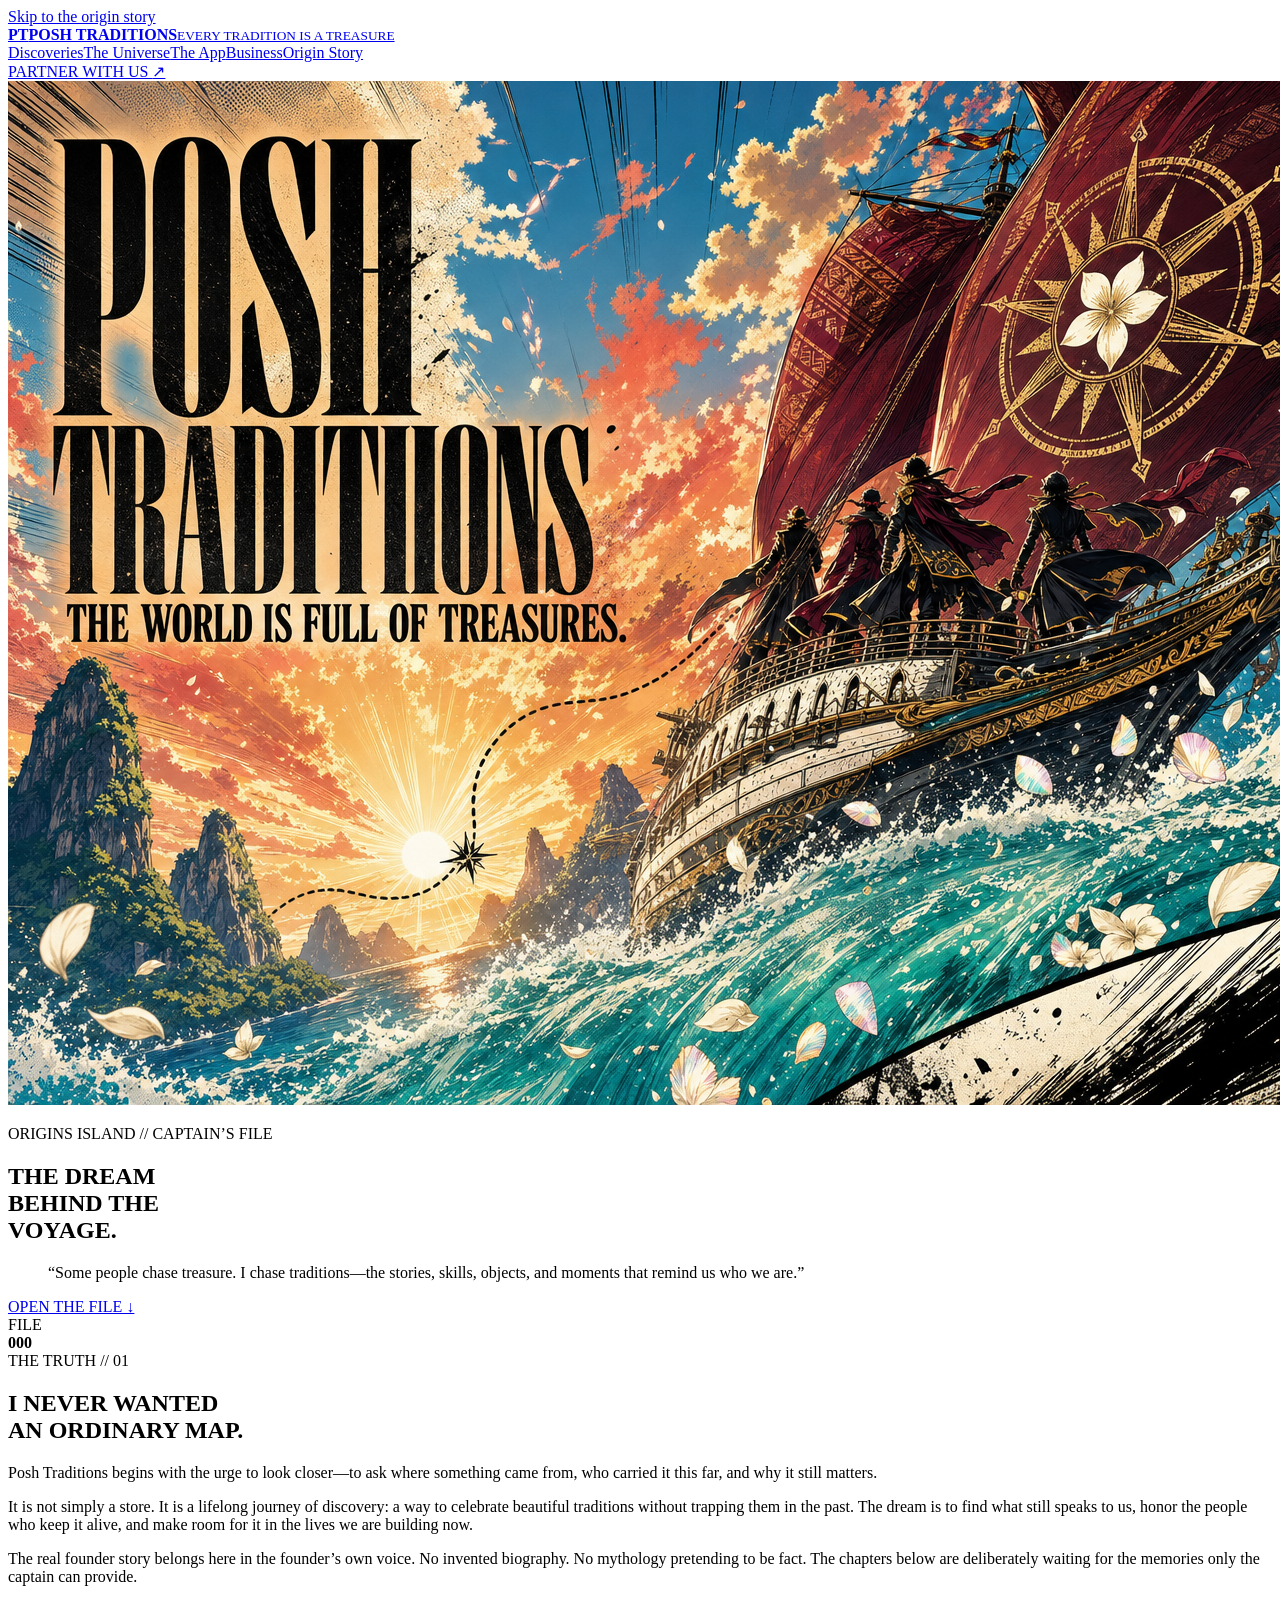
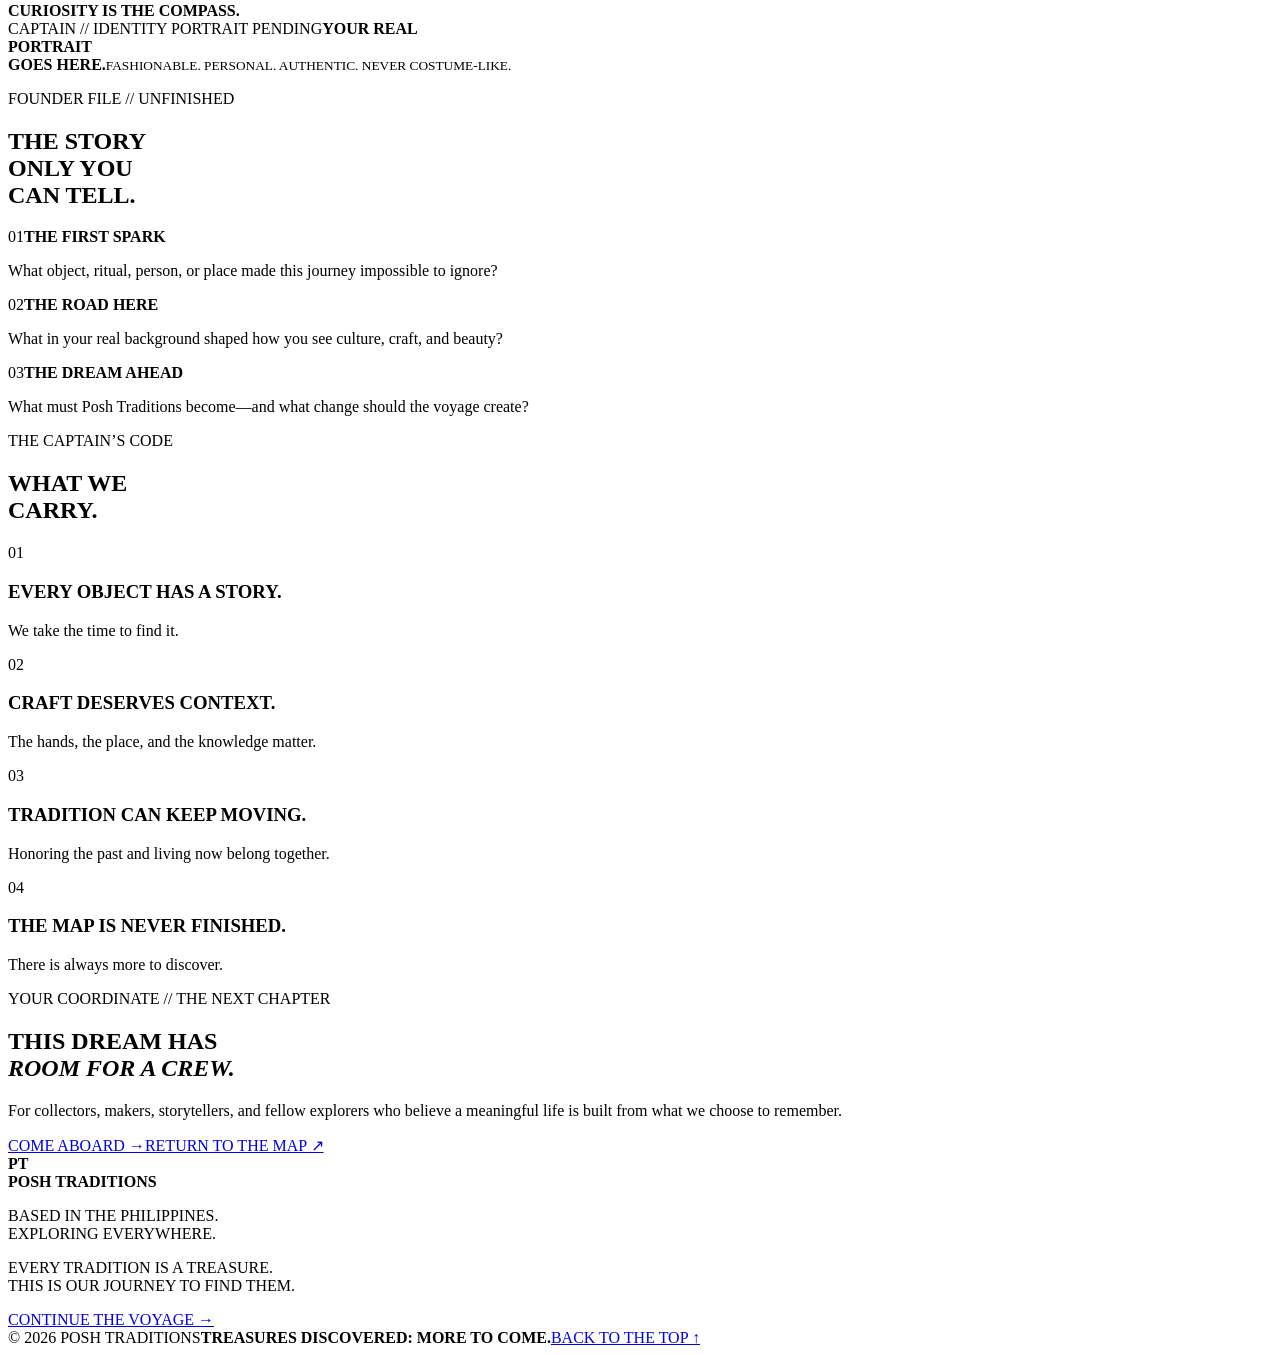
==== commit c1ac5a6c: "Update index.html" ====
--- a/about/index.html
+++ b/about/index.html
@@ -1,2 +1,2 @@
-<!DOCTYPE html><html lang="en"><head><meta charSet="utf-8"/><meta name="viewport" content="width=device-width, initial-scale=1"/><link rel="preload" href="/hero-epic.png" as="image" fetchPriority="high"/><link rel="stylesheet" href="/assets/index-Zkz7pS-7.css" data-rsc-css-href="/assets/index-Zkz7pS-7.css" data-precedence="vite-rsc/importer-resources"/><link rel="modulepreload" href="/assets/layout-segment-context-DkOSz712.js" crossorigin=""/><link rel="modulepreload" href="/assets/rolldown-runtime-S-ySWqyJ.js" crossorigin=""/><link rel="modulepreload" href="/assets/index-eE86tOMN.js" crossorigin=""/><link rel="modulepreload" href="/assets/framework-DjPHiq1u.js" crossorigin=""/><title>The Dream Behind the Voyage · Posh Traditions</title><meta name="description" content="The origin story behind Posh Traditions: a lifelong hunt for stories, skills, objects, and moments worth carrying forward."/><meta property="og:title" content="Posh Traditions — Every Tradition Is a Treasure"/><meta property="og:description" content="The world is full of treasures. Let’s find them."/><meta property="og:type" content="website"/><meta property="og:image" content="https://poshtraditions.github.io/posh-voyage-pt.jpg"/><meta property="og:image:width" content="1280"/><meta property="og:image:height" content="853"/><meta property="og:image:alt" content="Posh Traditions flagship sailing toward a tropical horizon"/><meta name="twitter:card" content="summary_large_image"/><meta name="twitter:title" content="Posh Traditions — Every Tradition Is a Treasure"/><meta name="twitter:description" content="The world is full of treasures. Let’s find them."/><meta name="twitter:image" content="https://poshtraditions.github.io/posh-voyage-pt.jpg"/><script>self.__VINEXT_RSC_PARAMS__={}</script><script>self.__VINEXT_RSC_NAV__={"pathname":"/about","searchParams":[]}</script><link rel="modulepreload" href="/assets/index-eE86tOMN.js" />
-</head><body><main class="epic-site about-epic"><a class="skip-link" href="#origin">Skip to the origin story</a><header class="epic-header"><a class="epic-brand" href="/" aria-label="Posh Traditions home"><span class="pt-mark" aria-hidden="true"><b>PT</b><i></i></span><span><strong>POSH TRADITIONS</strong><small>EVERY TRADITION IS A TREASURE</small></span></a><nav aria-label="Main navigation"><a href="/#discoveries">Discoveries</a><a href="/#universe">The Universe</a><a href="/#app">The App</a><a href="/#revenue">Business</a><a class="active" href="/about">Origin Story</a></nav><a class="header-signal" href="/#partner">PARTNER WITH US <span>↗</span></a></header><section class="origin-hero" id="origin"><img src="/hero-epic.png" alt="The Posh Traditions voyage surging toward a golden horizon" fetchPriority="high"/><div class="origin-shade" aria-hidden="true"></div><div class="origin-title"><p>ORIGINS ISLAND // CAPTAIN’S FILE</p><h1>THE DREAM<br/>BEHIND THE<br/><span>VOYAGE.</span></h1><blockquote>“Some people chase treasure. I chase traditions—the stories, skills, objects, and moments that remind us who we are.”</blockquote><a href="#declaration">OPEN THE FILE ↓</a></div><div class="origin-file-no">FILE<br/><strong>000</strong></div></section><section class="origin-declaration" id="declaration"><div class="origin-statement"><span>THE TRUTH // 01</span><h2>I NEVER WANTED<br/>AN ORDINARY MAP.</h2></div><div class="origin-copy"><p class="origin-lead">Posh Traditions begins with the urge to look closer—to ask where something came from, who carried it this far, and why it still matters.</p><p>It is not simply a store. It is a lifelong journey of discovery: a way to celebrate beautiful traditions without trapping them in the past. The dream is to find what still speaks to us, honor the people who keep it alive, and make room for it in the lives we are building now.</p><p>The real founder story belongs here in the founder’s own voice. No invented biography. No mythology pretending to be fact. The chapters below are deliberately waiting for the memories only the captain can provide.</p><strong>CURIOSITY IS THE COMPASS.</strong></div></section><section class="captain-file"><div class="captain-file-art"><span>CAPTAIN // IDENTITY PORTRAIT PENDING</span><strong>YOUR REAL<br/>PORTRAIT<br/>GOES HERE.</strong><small>FASHIONABLE. PERSONAL. AUTHENTIC. NEVER COSTUME-LIKE.</small></div><div class="captain-file-copy"><p>FOUNDER FILE // UNFINISHED</p><h2>THE STORY<br/>ONLY YOU<br/>CAN TELL.</h2><div class="captain-prompts"><article><span>01</span><strong>THE FIRST SPARK</strong><p>What object, ritual, person, or place made this journey impossible to ignore?</p></article><article><span>02</span><strong>THE ROAD HERE</strong><p>What in your real background shaped how you see culture, craft, and beauty?</p></article><article><span>03</span><strong>THE DREAM AHEAD</strong><p>What must Posh Traditions become—and what change should the voyage create?</p></article></div></div></section><section class="captains-code"><div class="code-heading"><p>THE CAPTAIN’S CODE</p><h2>WHAT WE<br/><span>CARRY.</span></h2></div><div class="code-list"><article><span>01</span><h3>EVERY OBJECT HAS A STORY.</h3><p>We take the time to find it.</p></article><article><span>02</span><h3>CRAFT DESERVES CONTEXT.</h3><p>The hands, the place, and the knowledge matter.</p></article><article><span>03</span><h3>TRADITION CAN KEEP MOVING.</h3><p>Honoring the past and living now belong together.</p></article><article><span>04</span><h3>THE MAP IS NEVER FINISHED.</h3><p>There is always more to discover.</p></article></div></section><section class="origin-invitation"><span>YOUR COORDINATE // THE NEXT CHAPTER</span><h2>THIS DREAM HAS<br/><em>ROOM FOR A CREW.</em></h2><p>For collectors, makers, storytellers, and fellow explorers who believe a meaningful life is built from what we choose to remember.</p><div><a class="impact-button impact-yellow" href="/#join">COME ABOARD <b>→</b></a><a class="impact-link dark" href="/">RETURN TO THE MAP ↗</a></div></section><footer class="epic-footer about-footer"><div class="footer-brand"><span class="pt-mark" aria-hidden="true"><b>PT</b><i></i></span><div><strong>POSH TRADITIONS</strong><p>BASED IN THE PHILIPPINES.<br/>EXPLORING EVERYWHERE.</p></div></div><p>EVERY TRADITION IS A TREASURE.<br/>THIS IS OUR JOURNEY TO FIND THEM.</p><a class="impact-button impact-cream" href="/">CONTINUE THE VOYAGE →</a><div class="footer-final"><span>© <!-- -->2026<!-- --> POSH TRADITIONS</span><strong>TREASURES DISCOVERED: MORE TO COME.</strong><a href="#origin">BACK TO THE TOP ↑</a></div></footer></main><script id="_R_">import("/assets/index-eE86tOMN.js")</script></body></html><script>self.__VINEXT_RSC_CHUNKS__=self.__VINEXT_RSC_CHUNKS__||[];self.__VINEXT_RSC_CHUNKS__.push("2:I[\"79ef9a017562\",[],\"Children\",1]\n3:I[\"d7d8178d8913\",[],\"LayoutSegmentProvider\",1]\n4:I[\"79ef9a017562\",[],\"Slot\",1]\n5:I[\"97e23c8fc95f\",[],\"RedirectBoundary\",1]\n:HL[\"/assets/index-Zkz7pS-7.css\",\"style\"]\n")</script><script>self.__VINEXT_RSC_CHUNKS__=self.__VINEXT_RSC_CHUNKS__||[];self.__VINEXT_RSC_CHUNKS__.push("0:{\"__route\":\"route:/about\",\"__interceptionContext\":null,\"__layoutIds\":[\"layout:/\"],\"__rootLayout\":\"/\",\"page:/about\":\"$L1\",\"layout:/\":[[[[\"$\",\"link\",\"css:/assets/index-Zkz7pS-7.css\",{\"rel\":\"stylesheet\",\"precedence\":\"vite-rsc/importer-resources\",\"href\":\"/assets/index-Zkz7pS-7.css\",\"data-rsc-css-href\":\"/assets/index-Zkz7pS-7.css\"}],\"$undefined\"],[\"$\",\"html\",null,{\"lang\":\"en\",\"children\":[\"$\",\"body\",null,{\"children\":[\"$\",\"$L2\",null,{}]}]}]],null],\"route:/about\":[[[\"$\",\"meta\",null,{\"charSet\":\"utf-8\"}],[[\"$\",\"title\",\"0\",{\"children\":\"The Dream Behind the Voyage · Posh Traditions\"}],[\"$\",\"meta\",\"1\",{\"name\":\"description\",\"content\":\"The origin story behind Posh Traditions: a lifelong hunt for stories, skills, objects, and moments worth carrying forward.\"}],[\"$\",\"meta\",\"2\",{\"property\":\"og:title\",\"content\":\"Posh Traditions — Every Tradition Is a Treasure\"}],[\"$\",\"meta\",\"3\",{\"property\":\"og:description\",\"content\":\"The world is full of treasures. Let’s find them.\"}],[\"$\",\"meta\",\"4\",{\"property\":\"og:type\",\"content\":\"website\"}],[\"$\",\"meta\",\"5\",{\"property\":\"og:image\",\"content\":\"https://poshtraditions.github.io/posh-voyage-pt.jpg\"}],[\"$\",\"meta\",\"6\",{\"property\":\"og:image:width\",\"content\":\"1280\"}],[\"$\",\"meta\",\"7\",{\"property\":\"og:image:height\",\"content\":\"853\"}],[\"$\",\"meta\",\"8\",{\"property\":\"og:image:alt\",\"content\":\"Posh Traditions flagship sailing toward a tropical horizon\"}],[\"$\",\"meta\",\"9\",{\"name\":\"twitter:card\",\"content\":\"summary_large_image\"}],[\"$\",\"meta\",\"10\",{\"name\":\"twitter:title\",\"content\":\"Posh Traditions — Every Tradition Is a Treasure\"}],[\"$\",\"meta\",\"11\",{\"name\":\"twitter:description\",\"content\":\"The world is full of treasures. Let’s find them.\"}],[\"$\",\"meta\",\"12\",{\"name\":\"twitter:image\",\"content\":\"https://poshtraditions.github.io/posh-voyage-pt.jpg\"}]],[[\"$\",\"meta\",\"0\",{\"name\":\"viewport\",\"content\":\"width=device-width, initial-scale=1\"}]]],[\"$\",\"$L3\",null,{\"segmentMap\":{\"children\":[\"about\"]},\"children\":[\"$\",\"$L4\",null,{\"id\":\"layout:/\",\"parallelSlots\":\"$undefined\",\"children\":[\"$\",\"$L5\",null,{\"children\":[\"$\",\"$L3\",null,{\"segmentMap\":{\"children\":[]},\"children\":[\"$\",\"$L4\",null,{\"id\":\"page:/about\"}]}]}]}]}]],\"__layoutFlags\":{\"layout:/\":\"s\"},\"__artifactCompatibility\":{\"schemaVersion\":1,\"graphVersion\":\"app-route-graph:pxgtdg7iy2mv\",\"deploymentVersion\":\"b0e7a154-b2ae-407d-9c9f-77136a02aef3\",\"appElementsSchemaVersion\":1,\"rscPayloadSchemaVersion\":1,\"rootBoundaryId\":\"/\",\"renderEpoch\":null}}\n")</script><script>self.__VINEXT_RSC_CHUNKS__=self.__VINEXT_RSC_CHUNKS__||[];self.__VINEXT_RSC_CHUNKS__.push(":HL[\"/hero-epic.png\",\"image\",{\"fetchPriority\":\"high\"}]\n")</script><script>self.__VINEXT_RSC_CHUNKS__=self.__VINEXT_RSC_CHUNKS__||[];self.__VINEXT_RSC_CHUNKS__.push("1:[\"$\",\"main\",null,{\"className\":\"epic-site about-epic\",\"children\":[[\"$\",\"a\",null,{\"className\":\"skip-link\",\"href\":\"#origin\",\"children\":\"Skip to the origin story\"}],[\"$\",\"header\",null,{\"className\":\"epic-header\",\"children\":[[\"$\",\"a\",null,{\"className\":\"epic-brand\",\"href\":\"/\",\"aria-label\":\"Posh Traditions home\",\"children\":[[\"$\",\"span\",null,{\"className\":\"pt-mark\",\"aria-hidden\":\"true\",\"children\":[[\"$\",\"b\",null,{\"children\":\"PT\"}],[\"$\",\"i\",null,{}]]}],[\"$\",\"span\",null,{\"children\":[[\"$\",\"strong\",null,{\"children\":\"POSH TRADITIONS\"}],[\"$\",\"small\",null,{\"children\":\"EVERY TRADITION IS A TREASURE\"}]]}]]}],[\"$\",\"nav\",null,{\"aria-label\":\"Main navigation\",\"children\":[[\"$\",\"a\",null,{\"href\":\"/#discoveries\",\"children\":\"Discoveries\"}],[\"$\",\"a\",null,{\"href\":\"/#universe\",\"children\":\"The Universe\"}],[\"$\",\"a\",null,{\"href\":\"/#app\",\"children\":\"The App\"}],[\"$\",\"a\",null,{\"href\":\"/#revenue\",\"children\":\"Business\"}],[\"$\",\"a\",null,{\"className\":\"active\",\"href\":\"/about\",\"children\":\"Origin Story\"}]]}],[\"$\",\"a\",null,{\"className\":\"header-signal\",\"href\":\"/#partner\",\"children\":[\"PARTNER WITH US \",[\"$\",\"span\",null,{\"children\":\"↗\"}]]}]]}],[\"$\",\"section\",null,{\"className\":\"origin-hero\",\"id\":\"origin\",\"children\":[[\"$\",\"img\",null,{\"src\":\"/hero-epic.png\",\"alt\":\"The Posh Traditions voyage surging toward a golden horizon\",\"fetchPriority\":\"high\"}],[\"$\",\"div\",null,{\"className\":\"origin-shade\",\"aria-hidden\":\"true\"}],[\"$\",\"div\",null,{\"className\":\"origin-title\",\"children\":[[\"$\",\"p\",null,{\"children\":\"ORIGINS ISLAND // CAPTAIN’S FILE\"}],[\"$\",\"h1\",null,{\"children\":[\"THE DREAM\",[\"$\",\"br\",null,{}],\"BEHIND THE\",[\"$\",\"br\",null,{}],[\"$\",\"span\",null,{\"children\":\"VOYAGE.\"}]]}],[\"$\",\"blockquote\",null,{\"children\":\"“Some people chase treasure. I chase traditions—the stories, skills, objects, and moments that remind us who we are.”\"}],[\"$\",\"a\",null,{\"href\":\"#declaration\",\"children\":\"OPEN THE FILE ↓\"}]]}],[\"$\",\"div\",null,{\"className\":\"origin-file-no\",\"children\":[\"FILE\",[\"$\",\"br\",null,{}],[\"$\",\"strong\",null,{\"children\":\"000\"}]]}]]}],[\"$\",\"section\",null,{\"className\":\"origin-declaration\",\"id\":\"declaration\",\"children\":[[\"$\",\"div\",null,{\"className\":\"origin-statement\",\"children\":[[\"$\",\"span\",null,{\"children\":\"THE TRUTH // 01\"}],[\"$\",\"h2\",null,{\"children\":[\"I NEVER WANTED\",[\"$\",\"br\",null,{}],\"AN ORDINARY MAP.\"]}]]}],[\"$\",\"div\",null,{\"className\":\"origin-copy\",\"children\":[[\"$\",\"p\",null,{\"className\":\"origin-lead\",\"children\":\"Posh Traditions begins with the urge to look closer—to ask where something came from, who carried it this far, and why it still matters.\"}],[\"$\",\"p\",null,{\"children\":\"It is not simply a store. It is a lifelong journey of discovery: a way to celebrate beautiful traditions without trapping them in the past. The dream is to find what still speaks to us, honor the people who keep it alive, and make room for it in the lives we are building now.\"}],[\"$\",\"p\",null,{\"children\":\"The real founder story belongs here in the founder’s own voice. No invented biography. No mythology pretending to be fact. The chapters below are deliberately waiting for the memories only the captain can provide.\"}],[\"$\",\"strong\",null,{\"children\":\"CURIOSITY IS THE COMPASS.\"}]]}]]}],[\"$\",\"section\",null,{\"className\":\"captain-file\",\"children\":[[\"$\",\"div\",null,{\"className\":\"captain-file-art\",\"children\":[[\"$\",\"span\",null,{\"children\":\"CAPTAIN // IDENTITY PORTRAIT PENDING\"}],[\"$\",\"strong\",null,{\"children\":[\"YOUR REAL\",[\"$\",\"br\",null,{}],\"PORTRAIT\",[\"$\",\"br\",null,{}],\"GOES HERE.\"]}],[\"$\",\"small\",null,{\"children\":\"FASHIONABLE. PERSONAL. AUTHENTIC. NEVER COSTUME-LIKE.\"}]]}],[\"$\",\"div\",null,{\"className\":\"captain-file-copy\",\"children\":[[\"$\",\"p\",null,{\"children\":\"FOUNDER FILE // UNFINISHED\"}],[\"$\",\"h2\",null,{\"children\":[\"THE STORY\",[\"$\",\"br\",null,{}],\"ONLY YOU\",[\"$\",\"br\",null,{}],\"CAN TELL.\"]}],[\"$\",\"div\",null,{\"className\":\"captain-prompts\",\"children\":[[\"$\",\"article\",null,{\"children\":[[\"$\",\"span\",null,{\"children\":\"01\"}],[\"$\",\"strong\",null,{\"children\":\"THE FIRST SPARK\"}],[\"$\",\"p\",null,{\"children\":\"What object, ritual, person, or place made this journey impossible to ignore?\"}]]}],[\"$\",\"article\",null,{\"children\":[[\"$\",\"span\",null,{\"children\":\"02\"}],[\"$\",\"strong\",null,{\"children\":\"THE ROAD HERE\"}],[\"$\",\"p\",null,{\"children\":\"What in your real background shaped how you see culture, craft, and beauty?\"}]]}],[\"$\",\"article\",null,{\"children\":[[\"$\",\"span\",null,{\"children\":\"03\"}],[\"$\",\"strong\",null,{\"children\":\"THE DREAM AHEAD\"}],[\"$\",\"p\",null,{\"children\":\"What must Posh Traditions become—and what change should the voyage create?\"}]]}]]}]]}]]}],\"$L6\",\"$L7\",\"$L8\"]}]\n")</script><script>self.__VINEXT_RSC_CHUNKS__=self.__VINEXT_RSC_CHUNKS__||[];self.__VINEXT_RSC_CHUNKS__.push("6:[\"$\",\"section\",null,{\"className\":\"captains-code\",\"children\":[[\"$\",\"div\",null,{\"className\":\"code-heading\",\"children\":[[\"$\",\"p\",null,{\"children\":\"THE CAPTAIN’S CODE\"}],[\"$\",\"h2\",null,{\"children\":[\"WHAT WE\",[\"$\",\"br\",null,{}],[\"$\",\"span\",null,{\"children\":\"CARRY.\"}]]}]]}],[\"$\",\"div\",null,{\"className\":\"code-list\",\"children\":[[\"$\",\"article\",null,{\"children\":[[\"$\",\"span\",null,{\"children\":\"01\"}],[\"$\",\"h3\",null,{\"children\":\"EVERY OBJECT HAS A STORY.\"}],[\"$\",\"p\",null,{\"children\":\"We take the time to find it.\"}]]}],[\"$\",\"article\",null,{\"children\":[[\"$\",\"span\",null,{\"children\":\"02\"}],[\"$\",\"h3\",null,{\"children\":\"CRAFT DESERVES CONTEXT.\"}],[\"$\",\"p\",null,{\"children\":\"The hands, the place, and the knowledge matter.\"}]]}],[\"$\",\"article\",null,{\"children\":[[\"$\",\"span\",null,{\"children\":\"03\"}],[\"$\",\"h3\",null,{\"children\":\"TRADITION CAN KEEP MOVING.\"}],[\"$\",\"p\",null,{\"children\":\"Honoring the past and living now belong together.\"}]]}],[\"$\",\"article\",null,{\"children\":[[\"$\",\"span\",null,{\"children\":\"04\"}],[\"$\",\"h3\",null,{\"children\":\"THE MAP IS NEVER FINISHED.\"}],[\"$\",\"p\",null,{\"children\":\"There is always more to discover.\"}]]}]]}]]}]\n7:[\"$\",\"section\",null,{\"className\":\"origin-invitation\",\"children\":[[\"$\",\"span\",null,{\"children\":\"YOUR COORDINATE // THE NEXT CHAPTER\"}],[\"$\",\"h2\",null,{\"children\":[\"THIS DREAM HAS\",[\"$\",\"br\",null,{}],[\"$\",\"em\",null,{\"children\":\"ROOM FOR A CREW.\"}]]}],[\"$\",\"p\",null,{\"children\":\"For collectors, makers, storytellers, and fellow explorers who believe a meaningful life is built from what we choose to remember.\"}],[\"$\",\"div\",null,{\"children\":[[\"$\",\"a\",null,{\"className\":\"impact-button impact-yellow\",\"href\":\"/#join\",\"children\":[\"COME ABOARD \",[\"$\",\"b\",null,{\"children\":\"→\"}]]}],[\"$\",\"a\",null,{\"className\":\"impact-link dark\",\"href\":\"/\",\"children\":\"RETURN TO THE MAP ↗\"}]]}]]}]\n")</script><script>self.__VINEXT_RSC_CHUNKS__=self.__VINEXT_RSC_CHUNKS__||[];self.__VINEXT_RSC_CHUNKS__.push("8:[\"$\",\"footer\",null,{\"className\":\"epic-footer about-footer\",\"children\":[[\"$\",\"div\",null,{\"className\":\"footer-brand\",\"children\":[[\"$\",\"span\",null,{\"className\":\"pt-mark\",\"aria-hidden\":\"true\",\"children\":[[\"$\",\"b\",null,{\"children\":\"PT\"}],[\"$\",\"i\",null,{}]]}],[\"$\",\"div\",null,{\"children\":[[\"$\",\"strong\",null,{\"children\":\"POSH TRADITIONS\"}],[\"$\",\"p\",null,{\"children\":[\"BASED IN THE PHILIPPINES.\",[\"$\",\"br\",null,{}],\"EXPLORING EVERYWHERE.\"]}]]}]]}],[\"$\",\"p\",null,{\"children\":[\"EVERY TRADITION IS A TREASURE.\",[\"$\",\"br\",null,{}],\"THIS IS OUR JOURNEY TO FIND THEM.\"]}],[\"$\",\"a\",null,{\"className\":\"impact-button impact-cream\",\"href\":\"/\",\"children\":\"CONTINUE THE VOYAGE →\"}],[\"$\",\"div\",null,{\"className\":\"footer-final\",\"children\":[[\"$\",\"span\",null,{\"children\":[\"© \",2026,\" POSH TRADITIONS\"]}],[\"$\",\"strong\",null,{\"children\":\"TREASURES DISCOVERED: MORE TO COME.\"}],[\"$\",\"a\",null,{\"href\":\"#origin\",\"children\":\"BACK TO THE TOP ↑\"}]]}]]}]\n")</script><script>self.__VINEXT_RSC_DONE__=true</script>+<!DOCTYPE html><html lang="en"><head><meta charSet="utf-8"/><meta name="viewport" content="width=device-width, initial-scale=1"/><link rel="preload" href="/hero-epic.png" as="image" fetchPriority="high"/><link rel="stylesheet" href="/app/globals.css" data-rsc-css-href="/app/globals.css" data-precedence="vite-rsc/importer-resources"/><title>The Dream Behind the Voyage · Posh Traditions</title><meta name="description" content="The origin story behind Posh Traditions: a lifelong hunt for stories, skills, objects, and moments worth carrying forward."/><meta property="og:title" content="Posh Traditions — Every Tradition Is a Treasure"/><meta property="og:description" content="The world is full of treasures. Let’s find them."/><meta property="og:type" content="website"/><meta property="og:image" content="http://localhost:3000/posh-voyage-pt.jpg"/><meta property="og:image:width" content="1280"/><meta property="og:image:height" content="853"/><meta property="og:image:alt" content="Posh Traditions flagship sailing toward a tropical horizon"/><meta name="twitter:card" content="summary_large_image"/><meta name="twitter:title" content="Posh Traditions — Every Tradition Is a Treasure"/><meta name="twitter:description" content="The world is full of treasures. Let’s find them."/><meta name="twitter:image" content="http://localhost:3000/posh-voyage-pt.jpg"/><script>self.__VINEXT_RSC_PARAMS__={}</script><script>self.__VINEXT_RSC_NAV__={"pathname":"/about","searchParams":[]}</script><link rel="modulepreload" href="/@id/__x00__virtual:vite-rsc/entry-browser" />
+</head><body><main class="epic-site about-epic"><a class="skip-link" href="#origin">Skip to the origin story</a><header class="epic-header"><a class="epic-brand" href="/" aria-label="Posh Traditions home"><span class="pt-mark" aria-hidden="true"><b>PT</b><i></i></span><span><strong>POSH TRADITIONS</strong><small>EVERY TRADITION IS A TREASURE</small></span></a><nav aria-label="Main navigation"><a href="/#discoveries">Discoveries</a><a href="/#universe">The Universe</a><a href="/#app">The App</a><a href="/#revenue">Business</a><a class="active" href="/about">Origin Story</a></nav><a class="header-signal" href="/#partner">PARTNER WITH US <span>↗</span></a></header><section class="origin-hero" id="origin"><img src="/hero-epic.png" alt="The Posh Traditions voyage surging toward a golden horizon" fetchPriority="high"/><div class="origin-shade" aria-hidden="true"></div><div class="origin-title"><p>ORIGINS ISLAND // CAPTAIN’S FILE</p><h1>THE DREAM<br/>BEHIND THE<br/><span>VOYAGE.</span></h1><blockquote>“Some people chase treasure. I chase traditions—the stories, skills, objects, and moments that remind us who we are.”</blockquote><a href="#declaration">OPEN THE FILE ↓</a></div><div class="origin-file-no">FILE<br/><strong>000</strong></div></section><section class="origin-declaration" id="declaration"><div class="origin-statement"><span>THE TRUTH // 01</span><h2>I NEVER WANTED<br/>AN ORDINARY MAP.</h2></div><div class="origin-copy"><p class="origin-lead">Posh Traditions begins with the urge to look closer—to ask where something came from, who carried it this far, and why it still matters.</p><p>It is not simply a store. It is a lifelong journey of discovery: a way to celebrate beautiful traditions without trapping them in the past. The dream is to find what still speaks to us, honor the people who keep it alive, and make room for it in the lives we are building now.</p><p>The real founder story belongs here in the founder’s own voice. No invented biography. No mythology pretending to be fact. The chapters below are deliberately waiting for the memories only the captain can provide.</p><strong>CURIOSITY IS THE COMPASS.</strong></div></section><section class="captain-file"><div class="captain-file-art"><span>CAPTAIN // IDENTITY PORTRAIT PENDING</span><strong>YOUR REAL<br/>PORTRAIT<br/>GOES HERE.</strong><small>FASHIONABLE. PERSONAL. AUTHENTIC. NEVER COSTUME-LIKE.</small></div><div class="captain-file-copy"><p>FOUNDER FILE // UNFINISHED</p><h2>THE STORY<br/>ONLY YOU<br/>CAN TELL.</h2><div class="captain-prompts"><article><span>01</span><strong>THE FIRST SPARK</strong><p>What object, ritual, person, or place made this journey impossible to ignore?</p></article><article><span>02</span><strong>THE ROAD HERE</strong><p>What in your real background shaped how you see culture, craft, and beauty?</p></article><article><span>03</span><strong>THE DREAM AHEAD</strong><p>What must Posh Traditions become—and what change should the voyage create?</p></article></div></div></section><section class="captains-code"><div class="code-heading"><p>THE CAPTAIN’S CODE</p><h2>WHAT WE<br/><span>CARRY.</span></h2></div><div class="code-list"><article><span>01</span><h3>EVERY OBJECT HAS A STORY.</h3><p>We take the time to find it.</p></article><article><span>02</span><h3>CRAFT DESERVES CONTEXT.</h3><p>The hands, the place, and the knowledge matter.</p></article><article><span>03</span><h3>TRADITION CAN KEEP MOVING.</h3><p>Honoring the past and living now belong together.</p></article><article><span>04</span><h3>THE MAP IS NEVER FINISHED.</h3><p>There is always more to discover.</p></article></div></section><section class="origin-invitation"><span>YOUR COORDINATE // THE NEXT CHAPTER</span><h2>THIS DREAM HAS<br/><em>ROOM FOR A CREW.</em></h2><p>For collectors, makers, storytellers, and fellow explorers who believe a meaningful life is built from what we choose to remember.</p><div><a class="impact-button impact-yellow" href="/#join">COME ABOARD <b>→</b></a><a class="impact-link dark" href="/">RETURN TO THE MAP ↗</a></div></section><footer class="epic-footer about-footer"><div class="footer-brand"><span class="pt-mark" aria-hidden="true"><b>PT</b><i></i></span><div><strong>POSH TRADITIONS</strong><p>BASED IN THE PHILIPPINES.<br/>EXPLORING EVERYWHERE.</p></div></div><p>EVERY TRADITION IS A TREASURE.<br/>THIS IS OUR JOURNEY TO FIND THEM.</p><a class="impact-button impact-cream" href="/">CONTINUE THE VOYAGE →</a><div class="footer-final"><span>© <!-- -->2026<!-- --> POSH TRADITIONS</span><strong>TREASURES DISCOVERED: MORE TO COME.</strong><a href="#origin">BACK TO THE TOP ↑</a></div></footer></main><script id="_R_">import("/@id/__x00__virtual:vite-rsc/entry-browser")</script></body></html><script>self.__VINEXT_RSC_CHUNKS__=self.__VINEXT_RSC_CHUNKS__||[];self.__VINEXT_RSC_CHUNKS__.push(":N1785332939193\n")</script><script>self.__VINEXT_RSC_CHUNKS__=self.__VINEXT_RSC_CHUNKS__||[];self.__VINEXT_RSC_CHUNKS__.push("10:I[\"/@id/__x00__virtual:vite-rsc/client-in-server-package-proxy/%2FUsers%2Fposhtraditions%2FDocuments%2FCodex%2F2026-07-28%2Fsites-plugin-sites-openai-bundled-create%2Fnode_modules%2F.pnpm%2Fvinext%400.0.50_%40vitejs%2Bplugin-react%406.0.2_vite%408.0.13_%40types%2Bnode%4022.19.19_esbuild%400.28._6558342ba0b940cbd621b36b626ca262%2Fnode_modules%2Fvinext%2Fdist%2Fshims%2Fslot.js$$cache=iyrdlx5qbn\",[],\"Children\",1]\n27:I[\"/@id/__x00__virtual:vite-rsc/client-in-server-package-proxy/%2FUsers%2Fposhtraditions%2FDocuments%2FCodex%2F2026-07-28%2Fsites-plugin-sites-openai-bundled-create%2Fnode_modules%2F.pnpm%2Fvinext%400.0.50_%40vitejs%2Bplugin-react%406.0.2_vite%408.0.13_%40types%2Bnode%4022.19.19_esbuild%400.28._6558342ba0b940cbd621b36b626ca262%2Fnode_modules%2Fvinext%2Fdist%2Fshims%2Flayout-segment-context.js$$cache=iyrdlx5qbn\",[],\"LayoutSegmentProvider\",1]\n29:I[\"/@id/__x00__virtual:vite-rsc/client-in-server-package-proxy/%2FUsers%2Fposhtraditions%2FDocuments%2FCodex%2F2026-07-28%2Fsites-plugin-sites-openai-bundled-create%2Fnode_modules%2F.pnpm%2Fvinext%400.0.50_%40vitejs%2Bplugin-react%406.0.2_vite%408.0.13_%40types%2Bnode%4022.19.19_esbuild%400.28._6558342ba0b940cbd621b36b626ca262%2Fnode_modules%2Fvinext%2Fdist%2Fshims%2Fslot.js$$cache=iyrdlx5qbn\",[],\"Slot\",1]\n2b:I[\"/@id/__x00__virtual:vite-rsc/client-in-server-package-proxy/%2FUsers%2Fposhtraditions%2FDocuments%2FCodex%2F2026-07-28%2Fsites-plugin-sites-openai-bundled-create%2Fnode_modules%2F.pnpm%2Fvinext%400.0.50_%40vitejs%2Bplugin-react%406.0.2_vite%408.0.13_%40types%2Bnode%4022.19.19_esbuild%400.28._6558342ba0b940cbd621b36b626ca262%2Fnode_modules%2Fvinext%2Fdist%2Fshims%2Ferror-boundary.js$$cache=iyrdlx5qbn\",[],\"RedirectBoundary\",1]\n2:{\"name\":\"AwaitAppRenderDependencies\",\"key\":null,\"env\":\"Server\",\"stack\":[[\"maybeCaptureError\",\"file:///workers/runner-worker/index.js\",51,10,48,1,true]],\"props\":{}}\n6:I[\"/@id/__x00__virtual:vite-rsc/client-in-server-package-proxy/%2FUsers%2Fposhtraditions%2FDocuments%2FCodex%2F2026-07-28%2Fsites-plugin-sites-openai-bundled-create%2Fnode_modules%2F.pnpm%2Fvinext%400.0.50_%40vitejs%2Bplugin-react%406.0.2_vite%408.0.13_%40types%2Bnode%4022.19.19_esbuild%400.28._6558342ba0b940cbd621b36b626ca262%2Fnode_modules%2Fvinext%2Fdist%2Fshims%2Fslot.js$$cache=iyrdlx5qbn\",[],\"Children\",1]\n7:{}\n8:[[\"maybeCaptureError\",\"file:///workers/runner-worker/index.js\",51,10,48,1,true]]\n4:{\"name\":\"default\",\"key\":null,\"env\":\"Server\",\"stack\":[[\"maybeCaptureError\",\"file:///workers/runner-worker/index.js\",51,10,48,1,true]],\"props\":{\"params\":\"$@5\",\"children\":[\"$\",\"$L6\",null,\"$7\",null,\"$8\",1]}}\na:{\"name\":\"\",\"key\":null,\"env\":\"Server\",\"owner\":\"$4\",\"stack\":[[\"default\",\"/Users/poshtraditions/Documents/Codex/2026-07-28/sites-plugin-sites-openai-bundled-create/app/layout.tsx\",67,26,63,3,false]],\"props\":{}}\nc:{\"name\":\"RootLayout\",\"key\":null,\"env\":\"Server\",\"owner\":\"$4\",\"stack\":[[\"default\",\"/Users/poshtraditions/Documents/Codex/2026-07-28/sites-plugin-sites-openai-bundled-create/app/layout.tsx\",71,26,63,3,false]],\"props\":{\"params\":\"$@5\",\"children\":\"$4:props:children\"}}\nd:[[\"RootLayout\",\"/Users/poshtraditions/Documents/Codex/2026-07-28/sites-plugin-sites-openai-bundled-create/app/layout.tsx\",42,25,41,1,false]]\ne:[[\"RootLayout\",\"/Users/poshtraditions/Documents/Codex/2026-07-28/sites-plugin-sites-openai-bundled-create/app/layout.tsx\",44,29,41,1,false]]\nf:[[\"maybeCaptureError\",\"file:///workers/runner-worker/index.js\",51,10,48,1,true]]\n12:{\"name\":\"ReleaseAppRenderDependency\",\"key\":null,\"env\":\"Server\",\"stack\":[[\"maybeCaptureError\",\"file:///workers/runner-worker/index.js\",51,10,48,1,true]],\"props\":{}}\n13:[[\"maybeCaptureError\",\"file:///workers/runner-worker/index.js\",51,10,48,1,true]]\n")</script><script>self.__VINEXT_RSC_CHUNKS__=self.__VINEXT_RSC_CHUNKS__||[];self.__VINEXT_RSC_CHUNKS__.push("15:{\"name\":\"MetadataHead\",\"key\":null,\"env\":\"Server\",\"stack\":[[\"maybeCaptureError\",\"file:///workers/runner-worker/index.js\",51,10,48,1,true]],\"props\":{\"metadata\":{\"description\":\"The origin story behind Posh Traditions: a lifelong hunt for stories, skills, objects, and moments worth carrying forward.\",\"openGraph\":{\"title\":\"Posh Traditions — Every Tradition Is a Treasure\",\"description\":\"The world is full of treasures. Let’s find them.\",\"type\":\"website\",\"images\":[{\"url\":\"http://localhost:3000/posh-voyage-pt.jpg\",\"width\":1280,\"height\":853,\"alt\":\"Posh Traditions flagship sailing toward a tropical horizon\"}]},\"twitter\":{\"card\":\"summary_large_image\",\"title\":\"Posh Traditions — Every Tradition Is a Treasure\",\"description\":\"The world is full of treasures. Let’s find them.\",\"images\":[\"http://localhost:3000/posh-voyage-pt.jpg\"]},\"title\":\"The Dream Behind the Voyage · Posh Traditions\"}}}\n16:[]\n17:[]\n18:[]\n19:[]\n1a:[]\n1b:[]\n1c:[]\n1d:[]\n1e:[]\n1f:[]\n20:[]\n21:[]\n22:[]\n24:{\"name\":\"ViewportHead\",\"key\":null,\"env\":\"Server\",\"stack\":[[\"maybeCaptureError\",\"file:///workers/runner-worker/index.js\",51,10,48,1,true]],\"props\":{\"viewport\":{\"width\":\"device-width\",\"initialScale\":1}}}\n25:[]\n26:[[\"maybeCaptureError\",\"file:///workers/runner-worker/index.js\",51,10,48,1,true]]\n28:[[\"maybeCaptureError\",\"file:///workers/runner-worker/index.js\",51,10,48,1,true]]\n2a:[[\"maybeCaptureError\",\"file:///workers/runner-worker/index.js\",51,10,48,1,true]]\n2c:[[\"maybeCaptureError\",\"file:///workers/runner-worker/index.js\",51,10,48,1,true]]\n2d:[[\"maybeCaptureError\",\"file:///workers/runner-worker/index.js\",51,10,48,1,true]]\n1:D{\"time\":1}\n1:D\"$2\"\n3:D{\"time\":1}\n3:D\"$4\"\n3:D{\"time\":1}\n9:D{\"time\":1}\n9:D\"$a\"\nb:D{\"time\":1}\nb:D\"$c\"\nb:D{\"time\":1}\nb:[\"$\",\"html\",null,{\"lang\":\"en\",\"children\":[\"$\",\"body\",null,{\"children\":[\"$\",\"$L10\",null,{},null,\"$f\",1]},\"$c\",\"$e\",1]},\"$c\",\"$d\",1]\n3:[\"$L9\",\"$b\"]\n11:D{\"time\":1}\n11:D\"$12\"\n11:D{\"time\":1}\n11:null\n14:D{\"time\":1}\n14:D\"$15\"\n14:D{\"time\":1}\n14:[[\"$\",\"title\",\"0\",{\"children\":\"The Dream Behind the Voyage · Posh Traditions\"},\"$15\",\"$16\",0],[\"$\",\"meta\",\"1\",{\"name\":\"description\",\"content\":\"The origin story behind Posh Traditions: a lifelong hunt for stories, skills, objects, and moments worth carrying forward.\"},\"$15\",\"$17\",0],[\"$\",\"meta\",\"2\",{\"property\":\"og:title\",\"content\":\"Posh Traditions — Every Tradition Is a Treasure\"},\"$15\",\"$18\",0],[\"$\",\"meta\",\"3\",{\"property\":\"og:description\",\"content\":\"The world is full of treasures. Let’s find them.\"},\"$15\",\"$19\",0],[\"$\",\"meta\",\"4\",{\"property\":\"og:type\",\"content\":\"website\"},\"$15\",\"$1a\",0],[\"$\",\"meta\",\"5\",{\"property\":\"og:image\",\"content\":\"http://localhost:3000/posh-voyage-pt.jpg\"},\"$15\",\"$1b\",0],[\"$\",\"meta\",\"6\",{\"property\":\"og:image:width\",\"content\":\"1280\"},\"$15\",\"$1c\",0],[\"$\",\"meta\",\"7\",{\"property\":\"og:image:height\",\"content\":\"853\"},\"$15\",\"$1d\",0],[\"$\",\"meta\",\"8\",{\"property\":\"og:image:alt\",\"content\":\"Posh Traditions flagship sailing toward a tropical horizon\"},\"$15\",\"$1e\",0],[\"$\",\"meta\",\"9\",{\"name\":\"twitter:card\",\"content\":\"summary_large_image\"},\"$15\",\"$1f\",0],[\"$\",\"meta\",\"10\",{\"name\":\"twitter:title\",\"content\":\"Posh Traditions — Every Tradition Is a Treasure\"},\"$15\",\"$20\",0],[\"$\",\"meta\",\"11\",{\"name\":\"twitter:description\",\"content\":\"The world is full of treasures. Let’s find them.\"},\"$15\",\"$21\",0],[\"$\",\"meta\",\"12\",{\"name\":\"twitter:image\",\"content\":\"http://localhost:3000/posh-voyage-pt.jpg\"},\"$15\",\"$22\",0]]\n23:D{\"time\":2}\n23:D\"$24\"\n23:D{\"time\":2}\n23:[[\"$\",\"meta\",\"0\",{\"name\":\"viewport\",\"content\":\"width=device-width, initial-scale=1\"},\"$24\",\"$25\",0]]\n0:{\"__route\":\"route:/about\",\"__interceptionContext\":null,\"__layoutIds\":[\"layout:/\"],\"__rootLayout\":\"/\",\"page:/about\":\"$L1\",\"layout:/\":[\"$3\",\"$11\"],\"route:/about\":[[[\"$\",\"meta\",null,{\"charSet\":\"utf-8\"},null,\"$13\",1],\"$14\",\"$23\"],[\"$\",\"$L27\",null,{\"segmentMap\":{\"children\":[\"about\"]},\"children\":[\"$\",\"$L29\",null,{\"id\":\"layout:/\",\"parallelSlots\":\"$undefined\",\"children\":[\"$\",\"$L2b\",null,{\"children\":[\"$\",\"$L27\",null,{\"segmentMap\":{\"children\":[]},\"children\":[\"$\",\"$L29\",null,{\"id\":\"page:/about\"},null,\"$2d\",1]},null,\"$2c\",1]},null,\"$2a\",1]},null,\"$28\",1]},null,\"$26\",1]],\"__layoutFlags\":{\"layout:/\":\"s\"},\"__artifactCompatibility\":{\"schemaVersion\":1,\"graphVersion\":\"app-route-graph:pxgtdg7iy2mv\",\"deploymentVersion\":\"e6112020-603d-42fd-aedf-4abe90db6654\",\"appElementsSchemaVersion\":1,\"rscPayloadSchemaVersion\":1,\"rootBoundaryId\":\"/\",\"renderEpoch\":null}}\n:HL[\"/hero-epic.png\",\"image\",{\"fetchPriority\":\"high\"}]\n5:{}\n")</script><script>self.__VINEXT_RSC_CHUNKS__=self.__VINEXT_RSC_CHUNKS__||[];self.__VINEXT_RSC_CHUNKS__.push("2e:{\"name\":\"AboutPage\",\"key\":null,\"env\":\"Server\",\"stack\":[[\"maybeCaptureError\",\"file:///workers/runner-worker/index.js\",51,10,48,1,true]],\"props\":{\"params\":\"$@2f\",\"searchParams\":\"$@30\"}}\n31:[[\"AboutPage\",\"/Users/poshtraditions/Documents/Codex/2026-07-28/sites-plugin-sites-openai-bundled-create/app/about/page.tsx\",30,25,29,1,false]]\n32:[[\"AboutPage\",\"/Users/poshtraditions/Documents/Codex/2026-07-28/sites-plugin-sites-openai-bundled-create/app/about/page.tsx\",33,20,29,1,false]]\n33:[[\"AboutPage\",\"/Users/poshtraditions/Documents/Codex/2026-07-28/sites-plugin-sites-openai-bundled-create/app/about/page.tsx\",42,20,29,1,false]]\n34:[[\"AboutPage\",\"/Users/poshtraditions/Documents/Codex/2026-07-28/sites-plugin-sites-openai-bundled-create/app/about/page.tsx\",45,22,29,1,false]]\n36:{\"name\":\"Mark\",\"key\":null,\"env\":\"Server\",\"owner\":\"$2e\",\"stack\":[[\"AboutPage\",\"/Users/poshtraditions/Documents/Codex/2026-07-28/sites-plugin-sites-openai-bundled-create/app/about/page.tsx\",49,34,29,1,false]],\"props\":{}}\n37:[[\"Mark\",\"/Users/poshtraditions/Documents/Codex/2026-07-28/sites-plugin-sites-openai-bundled-create/app/about/page.tsx\",11,25,10,1,false]]\n38:[[\"Mark\",\"/Users/poshtraditions/Documents/Codex/2026-07-28/sites-plugin-sites-openai-bundled-create/app/about/page.tsx\",14,30,10,1,false]]\n39:[[\"Mark\",\"/Users/poshtraditions/Documents/Codex/2026-07-28/sites-plugin-sites-openai-bundled-create/app/about/page.tsx\",18,29,10,1,false]]\n3a:[[\"AboutPage\",\"/Users/poshtraditions/Documents/Codex/2026-07-28/sites-plugin-sites-openai-bundled-create/app/about/page.tsx\",53,33,29,1,false]]\n3b:[[\"AboutPage\",\"/Users/poshtraditions/Documents/Codex/2026-07-28/sites-plugin-sites-openai-bundled-create/app/about/page.tsx\",53,78,29,1,false]]\n3c:[[\"AboutPage\",\"/Users/poshtraditions/Documents/Codex/2026-07-28/sites-plugin-sites-openai-bundled-create/app/about/page.tsx\",57,33,29,1,false]]\n3d:[[\"AboutPage\",\"/Users/poshtraditions/Documents/Codex/2026-07-28/sites-plugin-sites-openai-bundled-create/app/about/page.tsx\",71,22,29,1,false]]\n3e:[[\"AboutPage\",\"/Users/poshtraditions/Documents/Codex/2026-07-28/sites-plugin-sites-openai-bundled-create/app/about/page.tsx\",74,24,29,1,false]]\n3f:[[\"AboutPage\",\"/Users/poshtraditions/Documents/Codex/2026-07-28/sites-plugin-sites-openai-bundled-create/app/about/page.tsx\",82,24,29,1,false]]\n40:[[\"AboutPage\",\"/Users/poshtraditions/Documents/Codex/2026-07-28/sites-plugin-sites-openai-bundled-create/app/about/page.tsx\",90,24,29,1,false]]\n41:[[\"AboutPage\",\"/Users/poshtraditions/Documents/Codex/2026-07-28/sites-plugin-sites-openai-bundled-create/app/about/page.tsx\",98,24,29,1,false]]\n42:[[\"AboutPage\",\"/Users/poshtraditions/Documents/Codex/2026-07-28/sites-plugin-sites-openai-bundled-create/app/about/page.tsx\",106,24,29,1,false]]\n43:[[\"AboutPage\",\"/Users/poshtraditions/Documents/Codex/2026-07-28/sites-plugin-sites-openai-bundled-create/app/about/page.tsx\",121,22,29,1,false]]\n44:[[\"AboutPage\",\"/Users/poshtraditions/Documents/Codex/2026-07-28/sites-plugin-sites-openai-bundled-create/app/about/page.tsx\",124,54,29,1,false]]\n45:[[\"AboutPage\",\"/Users/poshtraditions/Documents/Codex/2026-07-28/sites-plugin-sites-openai-bundled-create/app/about/page.tsx\",140,20,29,1,false]]\n46:[[\"AboutPage\",\"/Users/poshtraditions/Documents/Codex/2026-07-28/sites-plugin-sites-openai-bundled-create/app/about/page.tsx\",144,22,29,1,false]]\n47:[[\"AboutPage\",\"/Users/poshtraditions/Documents/Codex/2026-07-28/sites-plugin-sites-openai-bundled-create/app/about/page.tsx\",153,22,29,1,false]]\n48:[[\"AboutPage\",\"/Users/poshtraditions/Documents/Codex/2026-07-28/sites-plugin-sites-openai-bundled-create/app/about/page.tsx\",161,22,29,1,false]]\n49:[[\"AboutPage\",\"/Users/poshtraditions/Documents/Codex/2026-07-28/sites-plugin-sites-openai-bundled-create/app/about/page.tsx\",164,24,29,1,false]]\n4a:[[\"AboutPage\",\"/Users/poshtraditions/Documents/Codex/2026-07-28/sites-plugin-sites-openai-bundled-create/app/about/page.tsx\",169,24,29,1,false]]\n4b:[[\"AboutPage\",\"/Users/poshtraditions/Documents/Codex/2026-07-28/sites-plugin-sites-openai-bundled-create/app/about/page.tsx\",171,25,29,1,false]]\n")</script><script>self.__VINEXT_RSC_CHUNKS__=self.__VINEXT_RSC_CHUNKS__||[];self.__VINEXT_RSC_CHUNKS__.push("4c:[[\"AboutPage\",\"/Users/poshtraditions/Documents/Codex/2026-07-28/sites-plugin-sites-openai-bundled-create/app/about/page.tsx\",177,25,29,1,false]]\n4d:[[\"AboutPage\",\"/Users/poshtraditions/Documents/Codex/2026-07-28/sites-plugin-sites-openai-bundled-create/app/about/page.tsx\",182,25,29,1,false]]\n4e:[[\"AboutPage\",\"/Users/poshtraditions/Documents/Codex/2026-07-28/sites-plugin-sites-openai-bundled-create/app/about/page.tsx\",192,24,29,1,false]]\n4f:[[\"AboutPage\",\"/Users/poshtraditions/Documents/Codex/2026-07-28/sites-plugin-sites-openai-bundled-create/app/about/page.tsx\",197,24,29,1,false]]\n50:[[\"AboutPage\",\"/Users/poshtraditions/Documents/Codex/2026-07-28/sites-plugin-sites-openai-bundled-create/app/about/page.tsx\",211,22,29,1,false]]\n51:[[\"AboutPage\",\"/Users/poshtraditions/Documents/Codex/2026-07-28/sites-plugin-sites-openai-bundled-create/app/about/page.tsx\",215,24,29,1,false]]\n52:[[\"AboutPage\",\"/Users/poshtraditions/Documents/Codex/2026-07-28/sites-plugin-sites-openai-bundled-create/app/about/page.tsx\",220,24,29,1,false]]\n53:[[\"AboutPage\",\"/Users/poshtraditions/Documents/Codex/2026-07-28/sites-plugin-sites-openai-bundled-create/app/about/page.tsx\",237,20,29,1,false]]\n54:[[\"AboutPage\",\"/Users/poshtraditions/Documents/Codex/2026-07-28/sites-plugin-sites-openai-bundled-create/app/about/page.tsx\",240,32,29,1,false]]\n55:[[\"AboutPage\",\"/Users/poshtraditions/Documents/Codex/2026-07-28/sites-plugin-sites-openai-bundled-create/app/about/page.tsx\",242,33,29,1,false]]\n56:[[\"AboutPage\",\"/Users/poshtraditions/Documents/Codex/2026-07-28/sites-plugin-sites-openai-bundled-create/app/about/page.tsx\",246,32,29,1,false]]\n57:[[\"AboutPage\",\"/Users/poshtraditions/Documents/Codex/2026-07-28/sites-plugin-sites-openai-bundled-create/app/about/page.tsx\",248,23,29,1,false]]\n58:[[\"AboutPage\",\"/Users/poshtraditions/Documents/Codex/2026-07-28/sites-plugin-sites-openai-bundled-create/app/about/page.tsx\",263,31,29,1,false]]\n59:[[\"AboutPage\",\"/Users/poshtraditions/Documents/Codex/2026-07-28/sites-plugin-sites-openai-bundled-create/app/about/page.tsx\",266,23,29,1,false]]\n5a:[[\"AboutPage\",\"/Users/poshtraditions/Documents/Codex/2026-07-28/sites-plugin-sites-openai-bundled-create/app/about/page.tsx\",274,23,29,1,false]]\n5b:[[\"AboutPage\",\"/Users/poshtraditions/Documents/Codex/2026-07-28/sites-plugin-sites-openai-bundled-create/app/about/page.tsx\",279,23,29,1,false]]\n5c:[[\"AboutPage\",\"/Users/poshtraditions/Documents/Codex/2026-07-28/sites-plugin-sites-openai-bundled-create/app/about/page.tsx\",284,23,29,1,false]]\n5d:[[\"AboutPage\",\"/Users/poshtraditions/Documents/Codex/2026-07-28/sites-plugin-sites-openai-bundled-create/app/about/page.tsx\",300,20,29,1,false]]\n5e:[[\"AboutPage\",\"/Users/poshtraditions/Documents/Codex/2026-07-28/sites-plugin-sites-openai-bundled-create/app/about/page.tsx\",302,32,29,1,false]]\n5f:[[\"AboutPage\",\"/Users/poshtraditions/Documents/Codex/2026-07-28/sites-plugin-sites-openai-bundled-create/app/about/page.tsx\",305,23,29,1,false]]\n60:[[\"AboutPage\",\"/Users/poshtraditions/Documents/Codex/2026-07-28/sites-plugin-sites-openai-bundled-create/app/about/page.tsx\",310,23,29,1,false]]\n61:[[\"AboutPage\",\"/Users/poshtraditions/Documents/Codex/2026-07-28/sites-plugin-sites-openai-bundled-create/app/about/page.tsx\",312,24,29,1,false]]\n62:[[\"AboutPage\",\"/Users/poshtraditions/Documents/Codex/2026-07-28/sites-plugin-sites-openai-bundled-create/app/about/page.tsx\",318,24,29,1,false]]\n63:[[\"AboutPage\",\"/Users/poshtraditions/Documents/Codex/2026-07-28/sites-plugin-sites-openai-bundled-create/app/about/page.tsx\",329,23,29,1,false]]\n64:[[\"AboutPage\",\"/Users/poshtraditions/Documents/Codex/2026-07-28/sites-plugin-sites-openai-bundled-create/app/about/page.tsx\",339,31,29,1,false]]\n65:[[\"AboutPage\",\"/Users/poshtraditions/Documents/Codex/2026-07-28/sites-plugin-sites-openai-bundled-create/app/about/page.tsx\",342,23,29,1,false]]\n66:[[\"AboutPage\",\"/Users/poshtraditions/Documents/Codex/2026-07-28/sites-plugin-sites-openai-bundled-create/app/about/page.tsx\",347,23,29,1,false]]\n67:[[\"AboutPage\",\"/Users/poshtraditions/Documents/Codex/2026-07-28/sites-plugin-sites-openai-bundled-create/app/about/page.tsx\",349,24,29,1,false]]\n")</script><script>self.__VINEXT_RSC_CHUNKS__=self.__VINEXT_RSC_CHUNKS__||[];self.__VINEXT_RSC_CHUNKS__.push("68:[[\"AboutPage\",\"/Users/poshtraditions/Documents/Codex/2026-07-28/sites-plugin-sites-openai-bundled-create/app/about/page.tsx\",355,24,29,1,false]]\n69:[[\"AboutPage\",\"/Users/poshtraditions/Documents/Codex/2026-07-28/sites-plugin-sites-openai-bundled-create/app/about/page.tsx\",366,23,29,1,false]]\n6a:[[\"AboutPage\",\"/Users/poshtraditions/Documents/Codex/2026-07-28/sites-plugin-sites-openai-bundled-create/app/about/page.tsx\",369,25,29,1,false]]\n6b:[[\"AboutPage\",\"/Users/poshtraditions/Documents/Codex/2026-07-28/sites-plugin-sites-openai-bundled-create/app/about/page.tsx\",370,26,29,1,false]]\n6c:[[\"AboutPage\",\"/Users/poshtraditions/Documents/Codex/2026-07-28/sites-plugin-sites-openai-bundled-create/app/about/page.tsx\",375,26,29,1,false]]\n6d:[[\"AboutPage\",\"/Users/poshtraditions/Documents/Codex/2026-07-28/sites-plugin-sites-openai-bundled-create/app/about/page.tsx\",380,26,29,1,false]]\n6e:[[\"AboutPage\",\"/Users/poshtraditions/Documents/Codex/2026-07-28/sites-plugin-sites-openai-bundled-create/app/about/page.tsx\",390,25,29,1,false]]\n6f:[[\"AboutPage\",\"/Users/poshtraditions/Documents/Codex/2026-07-28/sites-plugin-sites-openai-bundled-create/app/about/page.tsx\",391,26,29,1,false]]\n70:[[\"AboutPage\",\"/Users/poshtraditions/Documents/Codex/2026-07-28/sites-plugin-sites-openai-bundled-create/app/about/page.tsx\",396,26,29,1,false]]\n71:[[\"AboutPage\",\"/Users/poshtraditions/Documents/Codex/2026-07-28/sites-plugin-sites-openai-bundled-create/app/about/page.tsx\",401,26,29,1,false]]\n72:[[\"AboutPage\",\"/Users/poshtraditions/Documents/Codex/2026-07-28/sites-plugin-sites-openai-bundled-create/app/about/page.tsx\",411,25,29,1,false]]\n73:[[\"AboutPage\",\"/Users/poshtraditions/Documents/Codex/2026-07-28/sites-plugin-sites-openai-bundled-create/app/about/page.tsx\",412,26,29,1,false]]\n74:[[\"AboutPage\",\"/Users/poshtraditions/Documents/Codex/2026-07-28/sites-plugin-sites-openai-bundled-create/app/about/page.tsx\",417,26,29,1,false]]\n1:D{\"time\":3}\n1:D\"$2e\"\n1:D{\"time\":4}\n35:D{\"time\":4}\n35:D\"$36\"\n35:D{\"time\":4}\n35:[\"$\",\"span\",null,{\"className\":\"pt-mark\",\"aria-hidden\":\"true\",\"children\":[[\"$\",\"b\",null,{\"children\":\"PT\"},\"$36\",\"$38\",1],[\"$\",\"i\",null,{},\"$36\",\"$39\",1]]},\"$36\",\"$37\",1]\n")</script><script>self.__VINEXT_RSC_CHUNKS__=self.__VINEXT_RSC_CHUNKS__||[];self.__VINEXT_RSC_CHUNKS__.push("1:[\"$\",\"main\",null,{\"className\":\"epic-site about-epic\",\"children\":[[\"$\",\"a\",null,{\"className\":\"skip-link\",\"href\":\"#origin\",\"children\":\"Skip to the origin story\"},\"$2e\",\"$32\",1],[\"$\",\"header\",null,{\"className\":\"epic-header\",\"children\":[[\"$\",\"a\",null,{\"className\":\"epic-brand\",\"href\":\"/\",\"aria-label\":\"Posh Traditions home\",\"children\":[\"$35\",[\"$\",\"span\",null,{\"children\":[[\"$\",\"strong\",null,{\"children\":\"POSH TRADITIONS\"},\"$2e\",\"$3b\",1],[\"$\",\"small\",null,{\"children\":\"EVERY TRADITION IS A TREASURE\"},\"$2e\",\"$3c\",1]]},\"$2e\",\"$3a\",1]]},\"$2e\",\"$34\",1],[\"$\",\"nav\",null,{\"aria-label\":\"Main navigation\",\"children\":[[\"$\",\"a\",null,{\"href\":\"/#discoveries\",\"children\":\"Discoveries\"},\"$2e\",\"$3e\",1],[\"$\",\"a\",null,{\"href\":\"/#universe\",\"children\":\"The Universe\"},\"$2e\",\"$3f\",1],[\"$\",\"a\",null,{\"href\":\"/#app\",\"children\":\"The App\"},\"$2e\",\"$40\",1],[\"$\",\"a\",null,{\"href\":\"/#revenue\",\"children\":\"Business\"},\"$2e\",\"$41\",1],[\"$\",\"a\",null,{\"className\":\"active\",\"href\":\"/about\",\"children\":\"Origin Story\"},\"$2e\",\"$42\",1]]},\"$2e\",\"$3d\",1],[\"$\",\"a\",null,{\"className\":\"header-signal\",\"href\":\"/#partner\",\"children\":[\"PARTNER WITH US \",[\"$\",\"span\",null,{\"children\":\"↗\"},\"$2e\",\"$44\",1]]},\"$2e\",\"$43\",1]]},\"$2e\",\"$33\",1],[\"$\",\"section\",null,{\"className\":\"origin-hero\",\"id\":\"origin\",\"children\":[[\"$\",\"img\",null,{\"src\":\"/hero-epic.png\",\"alt\":\"The Posh Traditions voyage surging toward a golden horizon\",\"fetchPriority\":\"high\"},\"$2e\",\"$46\",1],[\"$\",\"div\",null,{\"className\":\"origin-shade\",\"aria-hidden\":\"true\"},\"$2e\",\"$47\",1],[\"$\",\"div\",null,{\"className\":\"origin-title\",\"children\":[[\"$\",\"p\",null,{\"children\":\"ORIGINS ISLAND // CAPTAIN’S FILE\"},\"$2e\",\"$49\",1],[\"$\",\"h1\",null,{\"children\":[\"THE DREAM\",[\"$\",\"br\",null,{},\"$2e\",\"$4b\",1],\"BEHIND THE\",[\"$\",\"br\",null,{},\"$2e\",\"$4c\",1],[\"$\",\"span\",null,{\"children\":\"VOYAGE.\"},\"$2e\",\"$4d\",1]]},\"$2e\",\"$4a\",1],[\"$\",\"blockquote\",null,{\"children\":\"“Some people chase treasure. I chase traditions—the stories, skills, objects, and moments that remind us who we are.”\"},\"$2e\",\"$4e\",1],[\"$\",\"a\",null,{\"href\":\"#declaration\",\"children\":\"OPEN THE FILE ↓\"},\"$2e\",\"$4f\",1]]},\"$2e\",\"$48\",1],[\"$\",\"div\",null,{\"className\":\"origin-file-no\",\"children\":[\"FILE\",[\"$\",\"br\",null,{},\"$2e\",\"$51\",1],[\"$\",\"strong\",null,{\"children\":\"000\"},\"$2e\",\"$52\",1]]},\"$2e\",\"$50\",1]]},\"$2e\",\"$45\",1],[\"$\",\"section\",null,{\"className\":\"origin-declaration\",\"id\":\"declaration\",\"children\":[[\"$\",\"div\",null,{\"className\":\"origin-statement\",\"children\":[[\"$\",\"span\",null,{\"children\":\"THE TRUTH // 01\"},\"$2e\",\"$55\",1],[\"$\",\"h2\",null,{\"children\":[\"I NEVER WANTED\",[\"$\",\"br\",null,{},\"$2e\",\"$57\",1],\"AN ORDINARY MAP.\"]},\"$2e\",\"$56\",1]]},\"$2e\",\"$54\",1],[\"$\",\"div\",null,{\"className\":\"origin-copy\",\"children\":[[\"$\",\"p\",null,{\"className\":\"origin-lead\",\"children\":\"Posh Traditions begins with the urge to look closer—to ask where something came from, who carried it this far, and why it still matters.\"},\"$2e\",\"$59\",1],[\"$\",\"p\",null,{\"children\":\"It is not simply a store. It is a lifelong journey of discovery: a way to celebrate beautiful traditions without trapping them in the past. The dream is to find what still speaks to us, honor the people who keep it alive, and make room for it in the lives we are building now.\"},\"$2e\",\"$5a\",1],[\"$\",\"p\",null,{\"children\":\"The real founder story belongs here in the founder’s own voice. No invented biography. No mythology pretending to be fact. The chapters below are deliberately waiting for the memories only the captain can provide.\"},\"$2e\",\"$5b\",1],[\"$\",\"strong\",null,{\"children\":\"CURIOSITY IS THE COMPASS.\"},\"$2e\",\"$5c\",1]]},\"$2e\",\"$58\",1]]},\"$2e\",\"$53\",1],[\"$\",\"section\",null,{\"className\":\"captain-file\",\"children\":[[\"$\",\"div\",null,{\"className\":\"captain-file-art\",\"children\":[[\"$\",\"span\",null,{\"children\":\"CAPTAIN // IDENTITY PORTRAIT PENDING\"},\"$2e\",\"$5f\",1],[\"$\",\"strong\",null,{\"children\":[\"YOUR REAL\",[\"$\",\"br\",null,{},\"$2e\",\"$61\",1],\"PORTRAIT\",[\"$\",\"br\",null,{},\"$2e\",\"$62\",1],\"GOES HERE.\"]},\"$2e\",\"$60\",1],[\"$\",\"small\",null,{\"children\":\"FASHIONABLE. PERSONAL. AUTHENTIC. NEVER COSTUME-LIKE.\"},\"$2e\",\"$63\",1]]},\"$2e\",\"$5e\",1],[\"$\",\"div\",null,{\"className\":\"captain-file-copy\",\"children\":[[\"$\",\"p\",null,{\"children\":\"FOUNDER FILE // UNFINISHED\"},\"$2e\",\"$65\",1],[\"$\",\"h2\",null,{\"children\":[\"THE STORY\",[\"$\",\"br\",null,{},\"$2e\",\"$67\",1],\"ONLY YOU\",[\"$\",\"br\",null,{},\"$2e\",\"$68\",1],\"CAN TELL.\"]},\"$2e\",\"$66\",1],[\"$\",\"div\",null,{\"className\":\"captain-prompts\",\"children\":[[\"$\",\"article\",null,{\"children\":[[\"$\",\"span\",null,{\"children\":\"01\"},\"$2e\",\"$6b\",1],[\"$\",\"strong\",null,{\"children\":\"THE FIRST SPARK\"},\"$2e\",\"$6c\",1],[\"$\",\"p\",null,{\"children\":\"What object, ritual, person, or place made this journey impossible to ignore?\"},\"$2e\",\"$6d\",1]]},\"$2e\",\"$6a\",1],[\"$\",\"article\",null,{\"children\":[[\"$\",\"span\",null,{\"children\":\"02\"},\"$2e\",\"$6f\",1],[\"$\",\"strong\",null,{\"children\":\"THE ROAD HERE\"},\"$2e\",\"$70\",1],[\"$\",\"p\",null,{\"children\":\"What in your real background shaped how you see culture, craft, and beauty?\"},\"$2e\",\"$71\",1]]},\"$2e\",\"$6e\",1],[\"$\",\"article\",null,{\"children\":[[\"$\",\"span\",null,{\"children\":\"03\"},\"$2e\",\"$73\",1],[\"$\",\"strong\",null,{\"children\":\"THE DREAM AHEAD\"},\"$2e\",\"$74\",1],\"$L75\"]},\"$2e\",\"$72\",1]]},\"$2e\",\"$69\",1]]},\"$2e\",\"$64\",1]]},\"$2e\",\"$5d\",1],\"$L76\",\"$L77\",\"$L78\"]},\"$2e\",\"$31\",1]\n2f:{}\n30:{}\n79:[[\"AboutPage\",\"/Users/poshtraditions/Documents/Codex/2026-07-28/sites-plugin-sites-openai-bundled-create/app/about/page.tsx\",422,26,29,1,false]]\n7a:[[\"AboutPage\",\"/Users/poshtraditions/Documents/Codex/2026-07-28/sites-plugin-sites-openai-bundled-create/app/about/page.tsx\",449,20,29,1,false]]\n7b:[[\"AboutPage\",\"/Users/poshtraditions/Documents/Codex/2026-07-28/sites-plugin-sites-openai-bundled-create/app/about/page.tsx\",451,32,29,1,false]]\n7c:[[\"AboutPage\",\"/Users/poshtraditions/Documents/Codex/2026-07-28/sites-plugin-sites-openai-bundled-create/app/about/page.tsx\",453,33,29,1,false]]\n7d:[[\"AboutPage\",\"/Users/poshtraditions/Documents/Codex/2026-07-28/sites-plugin-sites-openai-bundled-create/app/about/page.tsx\",457,32,29,1,false]]\n")</script><script>self.__VINEXT_RSC_CHUNKS__=self.__VINEXT_RSC_CHUNKS__||[];self.__VINEXT_RSC_CHUNKS__.push("7e:[[\"AboutPage\",\"/Users/poshtraditions/Documents/Codex/2026-07-28/sites-plugin-sites-openai-bundled-create/app/about/page.tsx\",459,23,29,1,false]]\n7f:[[\"AboutPage\",\"/Users/poshtraditions/Documents/Codex/2026-07-28/sites-plugin-sites-openai-bundled-create/app/about/page.tsx\",464,23,29,1,false]]\n80:[[\"AboutPage\",\"/Users/poshtraditions/Documents/Codex/2026-07-28/sites-plugin-sites-openai-bundled-create/app/about/page.tsx\",478,31,29,1,false]]\n81:[[\"AboutPage\",\"/Users/poshtraditions/Documents/Codex/2026-07-28/sites-plugin-sites-openai-bundled-create/app/about/page.tsx\",481,23,29,1,false]]\n82:[[\"AboutPage\",\"/Users/poshtraditions/Documents/Codex/2026-07-28/sites-plugin-sites-openai-bundled-create/app/about/page.tsx\",482,24,29,1,false]]\n83:[[\"AboutPage\",\"/Users/poshtraditions/Documents/Codex/2026-07-28/sites-plugin-sites-openai-bundled-create/app/about/page.tsx\",487,24,29,1,false]]\n84:[[\"AboutPage\",\"/Users/poshtraditions/Documents/Codex/2026-07-28/sites-plugin-sites-openai-bundled-create/app/about/page.tsx\",492,24,29,1,false]]\n85:[[\"AboutPage\",\"/Users/poshtraditions/Documents/Codex/2026-07-28/sites-plugin-sites-openai-bundled-create/app/about/page.tsx\",502,23,29,1,false]]\n86:[[\"AboutPage\",\"/Users/poshtraditions/Documents/Codex/2026-07-28/sites-plugin-sites-openai-bundled-create/app/about/page.tsx\",503,24,29,1,false]]\n87:[[\"AboutPage\",\"/Users/poshtraditions/Documents/Codex/2026-07-28/sites-plugin-sites-openai-bundled-create/app/about/page.tsx\",508,24,29,1,false]]\n88:[[\"AboutPage\",\"/Users/poshtraditions/Documents/Codex/2026-07-28/sites-plugin-sites-openai-bundled-create/app/about/page.tsx\",513,24,29,1,false]]\n89:[[\"AboutPage\",\"/Users/poshtraditions/Documents/Codex/2026-07-28/sites-plugin-sites-openai-bundled-create/app/about/page.tsx\",523,23,29,1,false]]\n8a:[[\"AboutPage\",\"/Users/poshtraditions/Documents/Codex/2026-07-28/sites-plugin-sites-openai-bundled-create/app/about/page.tsx\",524,24,29,1,false]]\n8b:[[\"AboutPage\",\"/Users/poshtraditions/Documents/Codex/2026-07-28/sites-plugin-sites-openai-bundled-create/app/about/page.tsx\",529,24,29,1,false]]\n8c:[[\"AboutPage\",\"/Users/poshtraditions/Documents/Codex/2026-07-28/sites-plugin-sites-openai-bundled-create/app/about/page.tsx\",534,24,29,1,false]]\n8d:[[\"AboutPage\",\"/Users/poshtraditions/Documents/Codex/2026-07-28/sites-plugin-sites-openai-bundled-create/app/about/page.tsx\",544,23,29,1,false]]\n8e:[[\"AboutPage\",\"/Users/poshtraditions/Documents/Codex/2026-07-28/sites-plugin-sites-openai-bundled-create/app/about/page.tsx\",545,24,29,1,false]]\n8f:[[\"AboutPage\",\"/Users/poshtraditions/Documents/Codex/2026-07-28/sites-plugin-sites-openai-bundled-create/app/about/page.tsx\",550,24,29,1,false]]\n90:[[\"AboutPage\",\"/Users/poshtraditions/Documents/Codex/2026-07-28/sites-plugin-sites-openai-bundled-create/app/about/page.tsx\",555,24,29,1,false]]\n91:[[\"AboutPage\",\"/Users/poshtraditions/Documents/Codex/2026-07-28/sites-plugin-sites-openai-bundled-create/app/about/page.tsx\",576,20,29,1,false]]\n92:[[\"AboutPage\",\"/Users/poshtraditions/Documents/Codex/2026-07-28/sites-plugin-sites-openai-bundled-create/app/about/page.tsx\",579,22,29,1,false]]\n93:[[\"AboutPage\",\"/Users/poshtraditions/Documents/Codex/2026-07-28/sites-plugin-sites-openai-bundled-create/app/about/page.tsx\",584,22,29,1,false]]\n94:[[\"AboutPage\",\"/Users/poshtraditions/Documents/Codex/2026-07-28/sites-plugin-sites-openai-bundled-create/app/about/page.tsx\",586,23,29,1,false]]\n95:[[\"AboutPage\",\"/Users/poshtraditions/Documents/Codex/2026-07-28/sites-plugin-sites-openai-bundled-create/app/about/page.tsx\",591,23,29,1,false]]\n96:[[\"AboutPage\",\"/Users/poshtraditions/Documents/Codex/2026-07-28/sites-plugin-sites-openai-bundled-create/app/about/page.tsx\",601,22,29,1,false]]\n97:[[\"AboutPage\",\"/Users/poshtraditions/Documents/Codex/2026-07-28/sites-plugin-sites-openai-bundled-create/app/about/page.tsx\",606,22,29,1,false]]\n98:[[\"AboutPage\",\"/Users/poshtraditions/Documents/Codex/2026-07-28/sites-plugin-sites-openai-bundled-create/app/about/page.tsx\",606,66,29,1,false]]\n99:[[\"AboutPage\",\"/Users/poshtraditions/Documents/Codex/2026-07-28/sites-plugin-sites-openai-bundled-create/app/about/page.tsx\",609,50,29,1,false]]\n")</script><script>self.__VINEXT_RSC_CHUNKS__=self.__VINEXT_RSC_CHUNKS__||[];self.__VINEXT_RSC_CHUNKS__.push("9a:[[\"AboutPage\",\"/Users/poshtraditions/Documents/Codex/2026-07-28/sites-plugin-sites-openai-bundled-create/app/about/page.tsx\",618,32,29,1,false]]\n9b:[[\"AboutPage\",\"/Users/poshtraditions/Documents/Codex/2026-07-28/sites-plugin-sites-openai-bundled-create/app/about/page.tsx\",637,20,29,1,false]]\n9c:[[\"AboutPage\",\"/Users/poshtraditions/Documents/Codex/2026-07-28/sites-plugin-sites-openai-bundled-create/app/about/page.tsx\",640,22,29,1,false]]\n9e:{\"name\":\"Mark\",\"key\":null,\"env\":\"Server\",\"owner\":\"$2e\",\"stack\":[[\"AboutPage\",\"/Users/poshtraditions/Documents/Codex/2026-07-28/sites-plugin-sites-openai-bundled-create/app/about/page.tsx\",642,34,29,1,false]],\"props\":{}}\n9f:[[\"Mark\",\"/Users/poshtraditions/Documents/Codex/2026-07-28/sites-plugin-sites-openai-bundled-create/app/about/page.tsx\",11,25,10,1,false]]\na0:[[\"Mark\",\"/Users/poshtraditions/Documents/Codex/2026-07-28/sites-plugin-sites-openai-bundled-create/app/about/page.tsx\",14,30,10,1,false]]\na1:[[\"Mark\",\"/Users/poshtraditions/Documents/Codex/2026-07-28/sites-plugin-sites-openai-bundled-create/app/about/page.tsx\",18,29,10,1,false]]\na2:[[\"AboutPage\",\"/Users/poshtraditions/Documents/Codex/2026-07-28/sites-plugin-sites-openai-bundled-create/app/about/page.tsx\",646,33,29,1,false]]\na3:[[\"AboutPage\",\"/Users/poshtraditions/Documents/Codex/2026-07-28/sites-plugin-sites-openai-bundled-create/app/about/page.tsx\",646,77,29,1,false]]\na4:[[\"AboutPage\",\"/Users/poshtraditions/Documents/Codex/2026-07-28/sites-plugin-sites-openai-bundled-create/app/about/page.tsx\",650,33,29,1,false]]\na5:[[\"AboutPage\",\"/Users/poshtraditions/Documents/Codex/2026-07-28/sites-plugin-sites-openai-bundled-create/app/about/page.tsx\",652,24,29,1,false]]\na6:[[\"AboutPage\",\"/Users/poshtraditions/Documents/Codex/2026-07-28/sites-plugin-sites-openai-bundled-create/app/about/page.tsx\",672,22,29,1,false]]\na7:[[\"AboutPage\",\"/Users/poshtraditions/Documents/Codex/2026-07-28/sites-plugin-sites-openai-bundled-create/app/about/page.tsx\",674,23,29,1,false]]\na8:[[\"AboutPage\",\"/Users/poshtraditions/Documents/Codex/2026-07-28/sites-plugin-sites-openai-bundled-create/app/about/page.tsx\",685,22,29,1,false]]\na9:[[\"AboutPage\",\"/Users/poshtraditions/Documents/Codex/2026-07-28/sites-plugin-sites-openai-bundled-create/app/about/page.tsx\",694,22,29,1,false]]\naa:[[\"AboutPage\",\"/Users/poshtraditions/Documents/Codex/2026-07-28/sites-plugin-sites-openai-bundled-create/app/about/page.tsx\",697,24,29,1,false]]\nab:[[\"AboutPage\",\"/Users/poshtraditions/Documents/Codex/2026-07-28/sites-plugin-sites-openai-bundled-create/app/about/page.tsx\",706,24,29,1,false]]\nac:[[\"AboutPage\",\"/Users/poshtraditions/Documents/Codex/2026-07-28/sites-plugin-sites-openai-bundled-create/app/about/page.tsx\",711,24,29,1,false]]\n75:D{\"time\":6}\n75:[\"$\",\"p\",null,{\"children\":\"What must Posh Traditions become—and what change should the voyage create?\"},\"$2e\",\"$79\",1]\n76:D{\"time\":6}\n")</script><script>self.__VINEXT_RSC_CHUNKS__=self.__VINEXT_RSC_CHUNKS__||[];self.__VINEXT_RSC_CHUNKS__.push("76:[\"$\",\"section\",null,{\"className\":\"captains-code\",\"children\":[[\"$\",\"div\",null,{\"className\":\"code-heading\",\"children\":[[\"$\",\"p\",null,{\"children\":\"THE CAPTAIN’S CODE\"},\"$2e\",\"$7c\",1],[\"$\",\"h2\",null,{\"children\":[\"WHAT WE\",[\"$\",\"br\",null,{},\"$2e\",\"$7e\",1],[\"$\",\"span\",null,{\"children\":\"CARRY.\"},\"$2e\",\"$7f\",1]]},\"$2e\",\"$7d\",1]]},\"$2e\",\"$7b\",1],[\"$\",\"div\",null,{\"className\":\"code-list\",\"children\":[[\"$\",\"article\",null,{\"children\":[[\"$\",\"span\",null,{\"children\":\"01\"},\"$2e\",\"$82\",1],[\"$\",\"h3\",null,{\"children\":\"EVERY OBJECT HAS A STORY.\"},\"$2e\",\"$83\",1],[\"$\",\"p\",null,{\"children\":\"We take the time to find it.\"},\"$2e\",\"$84\",1]]},\"$2e\",\"$81\",1],[\"$\",\"article\",null,{\"children\":[[\"$\",\"span\",null,{\"children\":\"02\"},\"$2e\",\"$86\",1],[\"$\",\"h3\",null,{\"children\":\"CRAFT DESERVES CONTEXT.\"},\"$2e\",\"$87\",1],[\"$\",\"p\",null,{\"children\":\"The hands, the place, and the knowledge matter.\"},\"$2e\",\"$88\",1]]},\"$2e\",\"$85\",1],[\"$\",\"article\",null,{\"children\":[[\"$\",\"span\",null,{\"children\":\"03\"},\"$2e\",\"$8a\",1],[\"$\",\"h3\",null,{\"children\":\"TRADITION CAN KEEP MOVING.\"},\"$2e\",\"$8b\",1],[\"$\",\"p\",null,{\"children\":\"Honoring the past and living now belong together.\"},\"$2e\",\"$8c\",1]]},\"$2e\",\"$89\",1],[\"$\",\"article\",null,{\"children\":[[\"$\",\"span\",null,{\"children\":\"04\"},\"$2e\",\"$8e\",1],[\"$\",\"h3\",null,{\"children\":\"THE MAP IS NEVER FINISHED.\"},\"$2e\",\"$8f\",1],[\"$\",\"p\",null,{\"children\":\"There is always more to discover.\"},\"$2e\",\"$90\",1]]},\"$2e\",\"$8d\",1]]},\"$2e\",\"$80\",1]]},\"$2e\",\"$7a\",1]\n77:D{\"time\":7}\n77:[\"$\",\"section\",null,{\"className\":\"origin-invitation\",\"children\":[[\"$\",\"span\",null,{\"children\":\"YOUR COORDINATE // THE NEXT CHAPTER\"},\"$2e\",\"$92\",1],[\"$\",\"h2\",null,{\"children\":[\"THIS DREAM HAS\",[\"$\",\"br\",null,{},\"$2e\",\"$94\",1],[\"$\",\"em\",null,{\"children\":\"ROOM FOR A CREW.\"},\"$2e\",\"$95\",1]]},\"$2e\",\"$93\",1],[\"$\",\"p\",null,{\"children\":\"For collectors, makers, storytellers, and fellow explorers who believe a meaningful life is built from what we choose to remember.\"},\"$2e\",\"$96\",1],[\"$\",\"div\",null,{\"children\":[[\"$\",\"a\",null,{\"className\":\"impact-button impact-yellow\",\"href\":\"/#join\",\"children\":[\"COME ABOARD \",[\"$\",\"b\",null,{\"children\":\"→\"},\"$2e\",\"$99\",1]]},\"$2e\",\"$98\",1],[\"$\",\"a\",null,{\"className\":\"impact-link dark\",\"href\":\"/\",\"children\":\"RETURN TO THE MAP ↗\"},\"$2e\",\"$9a\",1]]},\"$2e\",\"$97\",1]]},\"$2e\",\"$91\",1]\n78:D{\"time\":7}\n9d:D{\"time\":7}\n9d:D\"$9e\"\n9d:D{\"time\":7}\n9d:[\"$\",\"span\",null,{\"className\":\"pt-mark\",\"aria-hidden\":\"true\",\"children\":[[\"$\",\"b\",null,{\"children\":\"PT\"},\"$9e\",\"$a0\",1],[\"$\",\"i\",null,{},\"$9e\",\"$a1\",1]]},\"$9e\",\"$9f\",1]\n78:[\"$\",\"footer\",null,{\"className\":\"epic-footer about-footer\",\"children\":[[\"$\",\"div\",null,{\"className\":\"footer-brand\",\"children\":[\"$9d\",[\"$\",\"div\",null,{\"children\":[[\"$\",\"strong\",null,{\"children\":\"POSH TRADITIONS\"},\"$2e\",\"$a3\",1],[\"$\",\"p\",null,{\"children\":[\"BASED IN THE PHILIPPINES.\",[\"$\",\"br\",null,{},\"$2e\",\"$a5\",1],\"EXPLORING EVERYWHERE.\"]},\"$2e\",\"$a4\",1]]},\"$2e\",\"$a2\",1]]},\"$2e\",\"$9c\",1],[\"$\",\"p\",null,{\"children\":[\"EVERY TRADITION IS A TREASURE.\",[\"$\",\"br\",null,{},\"$2e\",\"$a7\",1],\"THIS IS OUR JOURNEY TO FIND THEM.\"]},\"$2e\",\"$a6\",1],[\"$\",\"a\",null,{\"className\":\"impact-button impact-cream\",\"href\":\"/\",\"children\":\"CONTINUE THE VOYAGE →\"},\"$2e\",\"$a8\",1],[\"$\",\"div\",null,{\"className\":\"footer-final\",\"children\":[[\"$\",\"span\",null,{\"children\":[\"© \",2026,\" POSH TRADITIONS\"]},\"$2e\",\"$aa\",1],[\"$\",\"strong\",null,{\"children\":\"TREASURES DISCOVERED: MORE TO COME.\"},\"$2e\",\"$ab\",1],[\"$\",\"a\",null,{\"href\":\"#origin\",\"children\":\"BACK TO THE TOP ↑\"},\"$2e\",\"$ac\",1]]},\"$2e\",\"$a9\",1]]},\"$2e\",\"$9b\",1]\n")</script><script>self.__VINEXT_RSC_CHUNKS__=self.__VINEXT_RSC_CHUNKS__||[];self.__VINEXT_RSC_CHUNKS__.push("b0:I[\"/@id/__x00__virtual:vite-rsc/remove-duplicate-server-css$$cache=iyrdlx5qbn\",[],\"default\",1]\n:HL[\"/app/globals.css\",\"style\"]\nad:{\"name\":\"Resources\",\"key\":null,\"env\":\"Server\",\"owner\":\"$a\",\"stack\":[[\"\",\"/Users/poshtraditions/Documents/Codex/2026-07-28/sites-plugin-sites-openai-bundled-create/app/layout.tsx\",69,41,67,40,false]],\"props\":{}}\nae:[[\"\",\"\\u0000virtual:vite-rsc/css?type=rsc\u0026id=%2FUsers%2Fposhtraditions%2FDocuments%2FCodex%2F2026-07-28%2Fsites-plugin-sites-openai-bundled-create%2Fapp%2Flayout.tsx\u0026lang.js\",11,86,11,70,false],[\"Resources\",\"\\u0000virtual:vite-rsc/css?type=rsc\u0026id=%2FUsers%2Fposhtraditions%2FDocuments%2FCodex%2F2026-07-28%2Fsites-plugin-sites-openai-bundled-create%2Fapp%2Flayout.tsx\u0026lang.js\",11,66,10,10,false]]\naf:[[\"Resources\",\"\\u0000virtual:vite-rsc/css?type=rsc\u0026id=%2FUsers%2Fposhtraditions%2FDocuments%2FCodex%2F2026-07-28%2Fsites-plugin-sites-openai-bundled-create%2Fapp%2Flayout.tsx\u0026lang.js\",17,43,10,10,false]]\n9:D{\"time\":16}\n9:D\"$ad\"\n9:D{\"time\":16}\n9:[[\"$\",\"link\",\"css:/app/globals.css\",{\"rel\":\"stylesheet\",\"precedence\":\"vite-rsc/importer-resources\",\"href\":\"/app/globals.css\",\"data-rsc-css-href\":\"/app/globals.css\"},\"$ad\",\"$ae\",0],[\"$\",\"$Lb0\",\"remove-duplicate-css\",{},\"$ad\",\"$af\",0]]\n")</script><script>self.__VINEXT_RSC_DONE__=true</script>
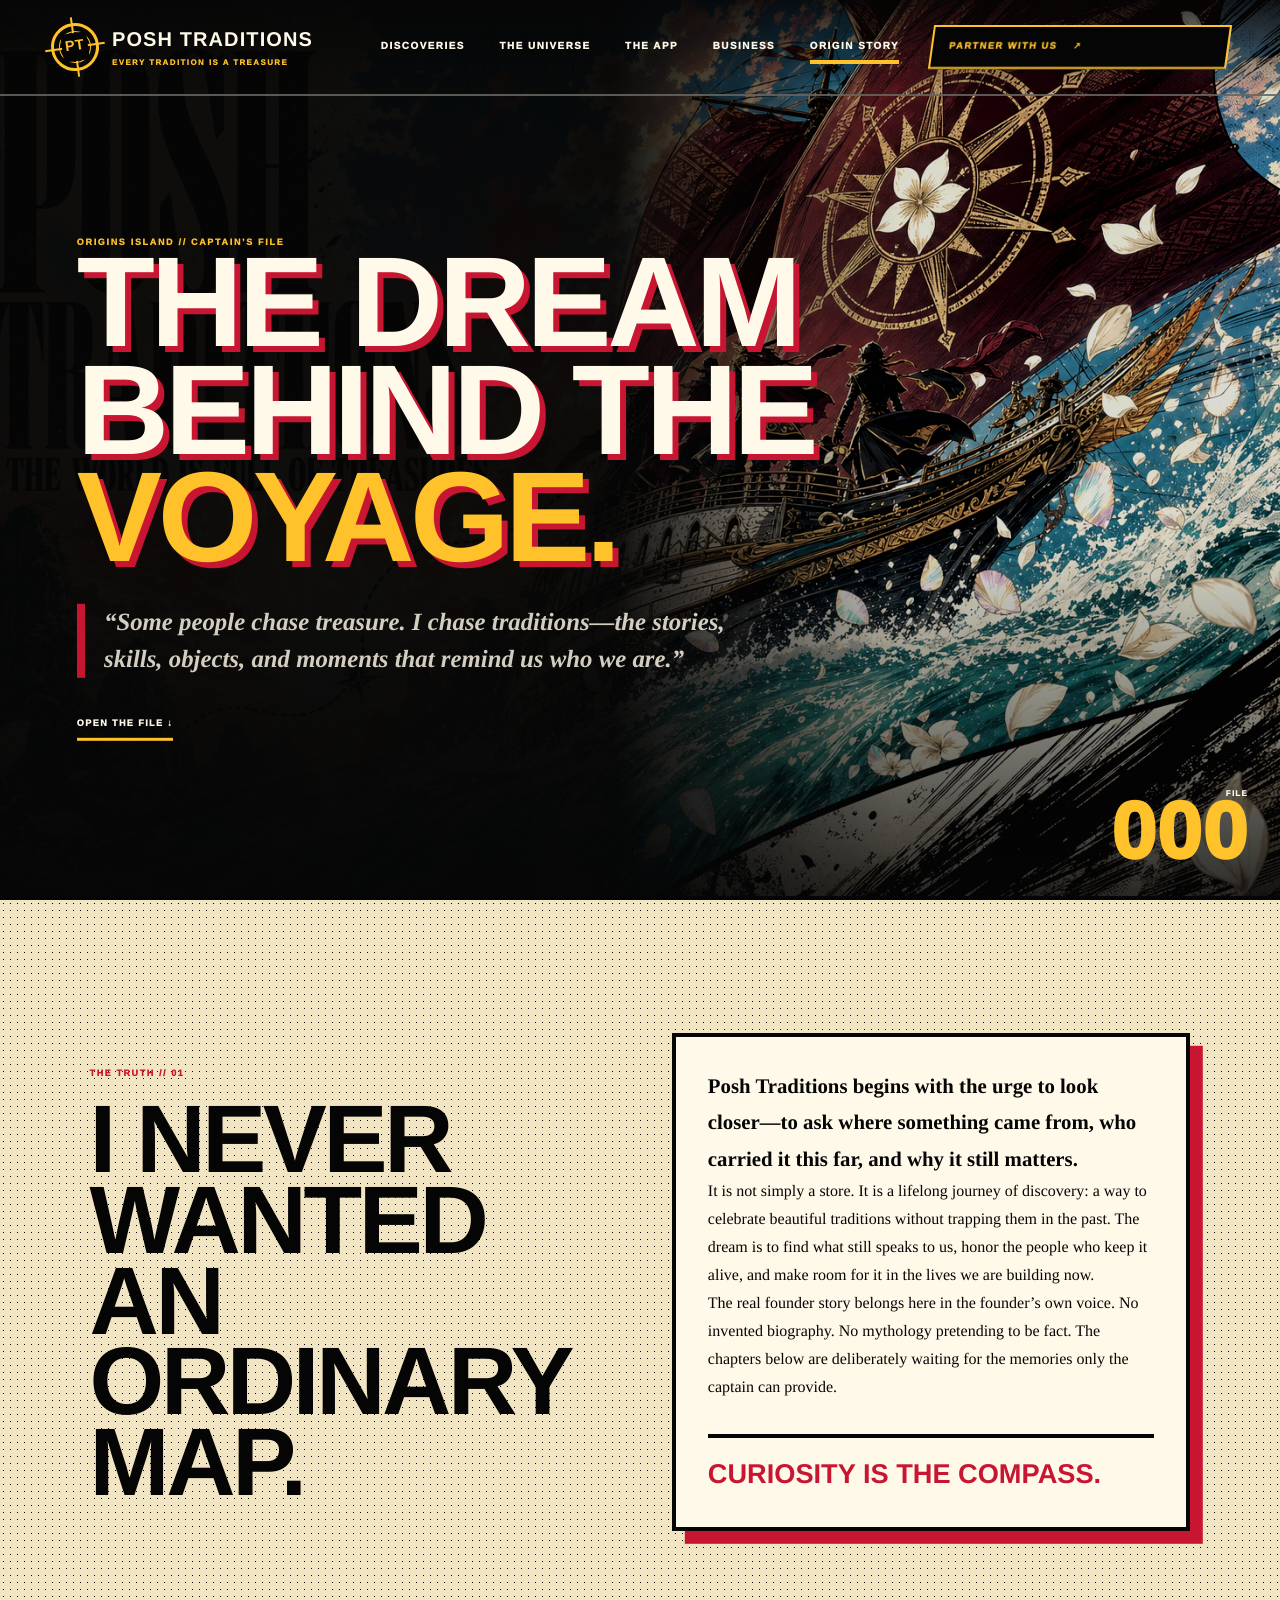
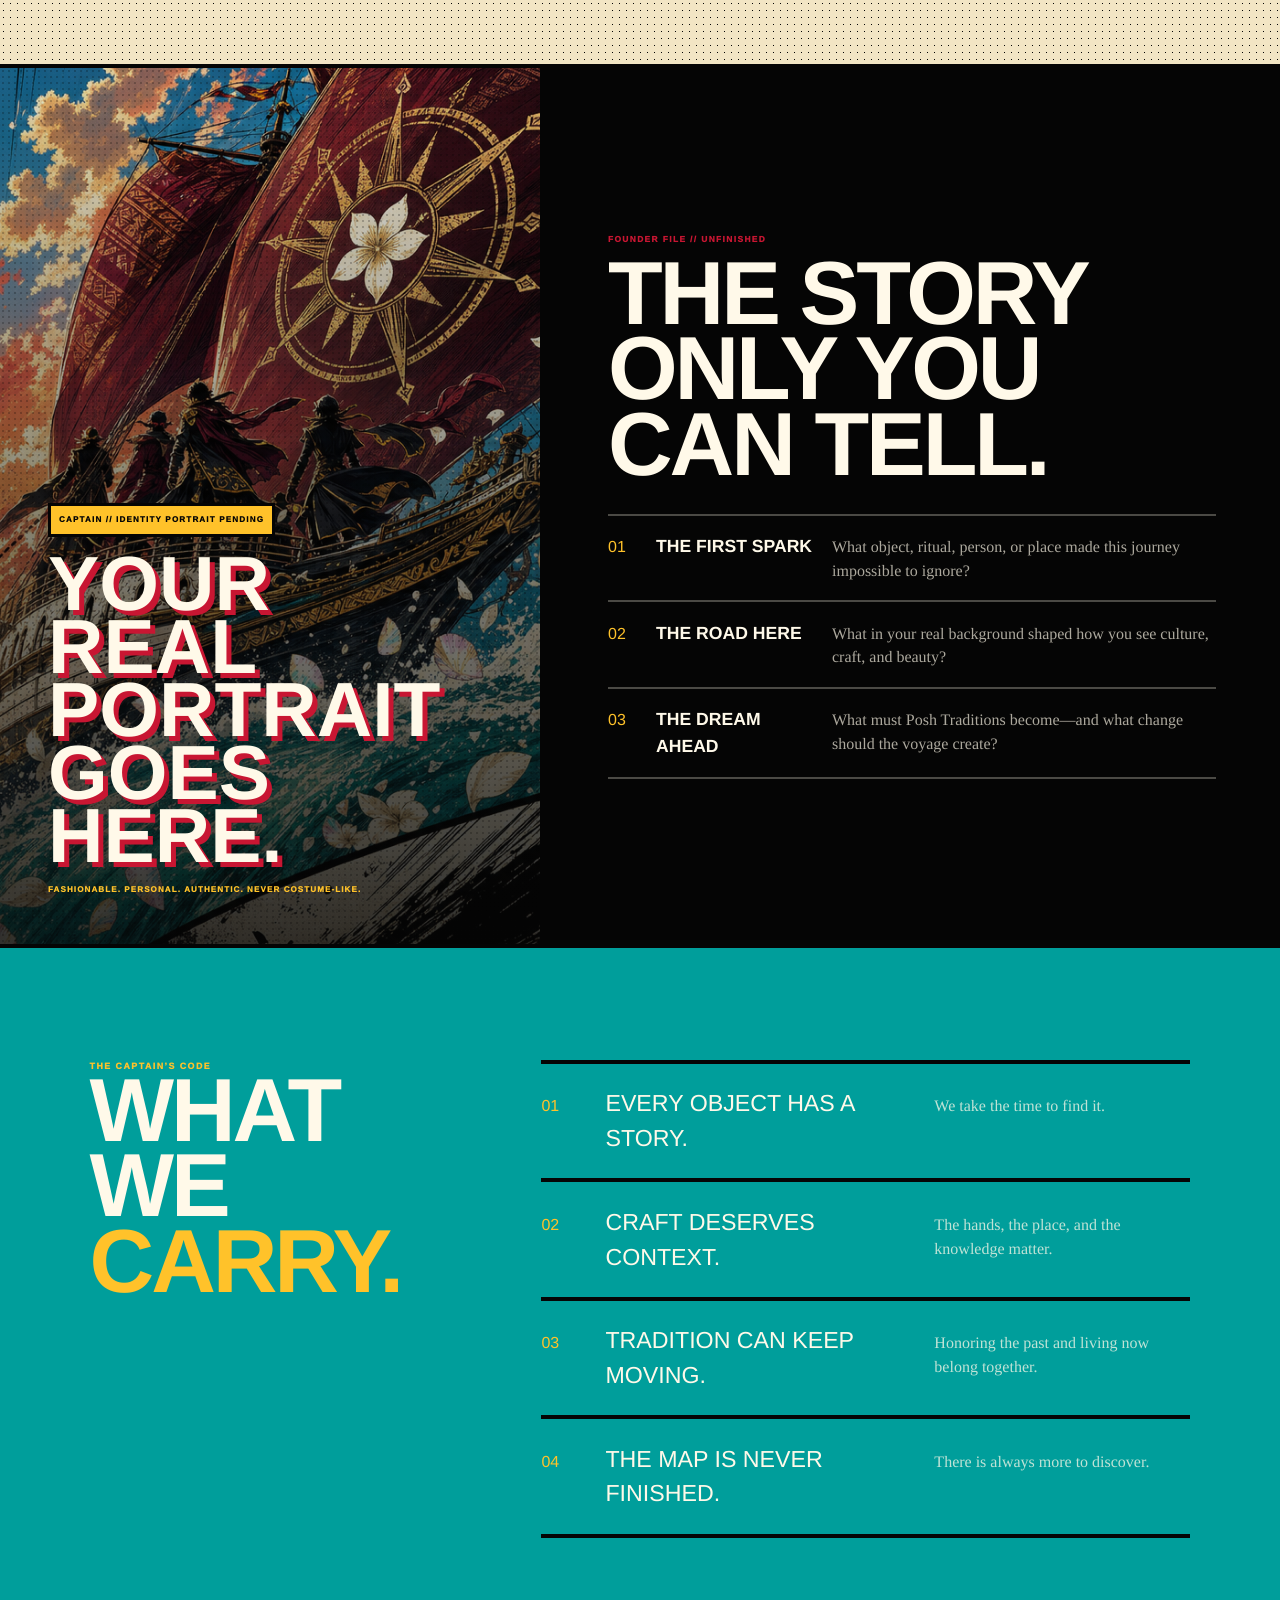
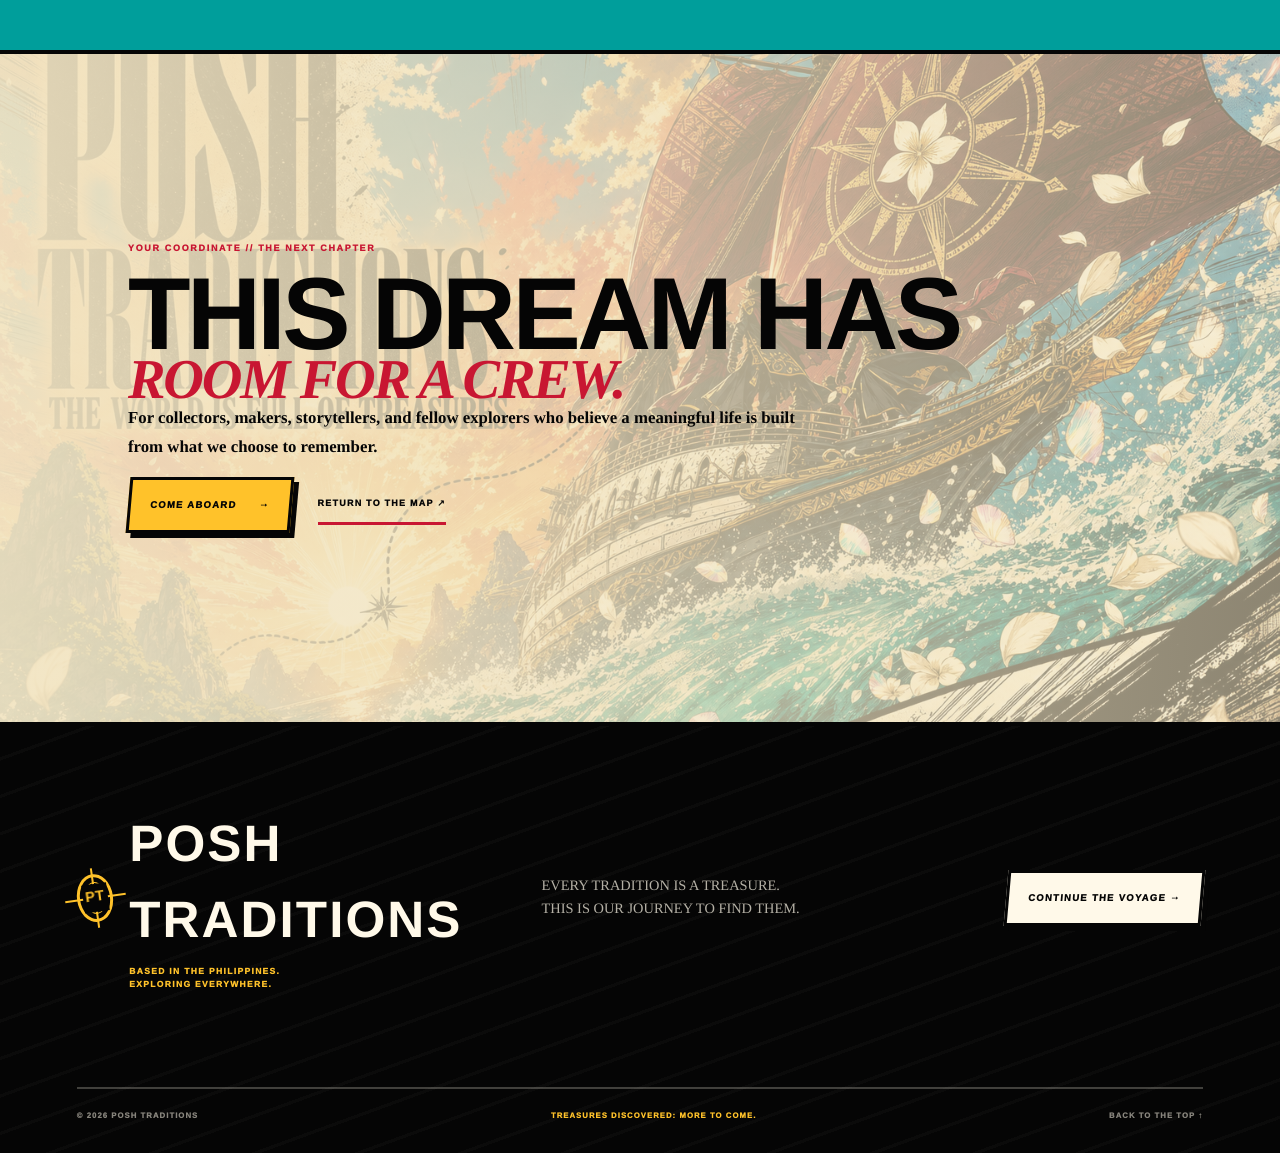
==== commit 3cd7d603: "Update index.html" ====
--- a/about/index.html
+++ b/about/index.html
@@ -1,2 +1,2 @@
-<!DOCTYPE html><html lang="en"><head><meta charSet="utf-8"/><meta name="viewport" content="width=device-width, initial-scale=1"/><link rel="preload" href="/hero-epic.png" as="image" fetchPriority="high"/><link rel="stylesheet" href="/app/globals.css" data-rsc-css-href="/app/globals.css" data-precedence="vite-rsc/importer-resources"/><title>The Dream Behind the Voyage · Posh Traditions</title><meta name="description" content="The origin story behind Posh Traditions: a lifelong hunt for stories, skills, objects, and moments worth carrying forward."/><meta property="og:title" content="Posh Traditions — Every Tradition Is a Treasure"/><meta property="og:description" content="The world is full of treasures. Let’s find them."/><meta property="og:type" content="website"/><meta property="og:image" content="http://localhost:3000/posh-voyage-pt.jpg"/><meta property="og:image:width" content="1280"/><meta property="og:image:height" content="853"/><meta property="og:image:alt" content="Posh Traditions flagship sailing toward a tropical horizon"/><meta name="twitter:card" content="summary_large_image"/><meta name="twitter:title" content="Posh Traditions — Every Tradition Is a Treasure"/><meta name="twitter:description" content="The world is full of treasures. Let’s find them."/><meta name="twitter:image" content="http://localhost:3000/posh-voyage-pt.jpg"/><script>self.__VINEXT_RSC_PARAMS__={}</script><script>self.__VINEXT_RSC_NAV__={"pathname":"/about","searchParams":[]}</script><link rel="modulepreload" href="/@id/__x00__virtual:vite-rsc/entry-browser" />
-</head><body><main class="epic-site about-epic"><a class="skip-link" href="#origin">Skip to the origin story</a><header class="epic-header"><a class="epic-brand" href="/" aria-label="Posh Traditions home"><span class="pt-mark" aria-hidden="true"><b>PT</b><i></i></span><span><strong>POSH TRADITIONS</strong><small>EVERY TRADITION IS A TREASURE</small></span></a><nav aria-label="Main navigation"><a href="/#discoveries">Discoveries</a><a href="/#universe">The Universe</a><a href="/#app">The App</a><a href="/#revenue">Business</a><a class="active" href="/about">Origin Story</a></nav><a class="header-signal" href="/#partner">PARTNER WITH US <span>↗</span></a></header><section class="origin-hero" id="origin"><img src="/hero-epic.png" alt="The Posh Traditions voyage surging toward a golden horizon" fetchPriority="high"/><div class="origin-shade" aria-hidden="true"></div><div class="origin-title"><p>ORIGINS ISLAND // CAPTAIN’S FILE</p><h1>THE DREAM<br/>BEHIND THE<br/><span>VOYAGE.</span></h1><blockquote>“Some people chase treasure. I chase traditions—the stories, skills, objects, and moments that remind us who we are.”</blockquote><a href="#declaration">OPEN THE FILE ↓</a></div><div class="origin-file-no">FILE<br/><strong>000</strong></div></section><section class="origin-declaration" id="declaration"><div class="origin-statement"><span>THE TRUTH // 01</span><h2>I NEVER WANTED<br/>AN ORDINARY MAP.</h2></div><div class="origin-copy"><p class="origin-lead">Posh Traditions begins with the urge to look closer—to ask where something came from, who carried it this far, and why it still matters.</p><p>It is not simply a store. It is a lifelong journey of discovery: a way to celebrate beautiful traditions without trapping them in the past. The dream is to find what still speaks to us, honor the people who keep it alive, and make room for it in the lives we are building now.</p><p>The real founder story belongs here in the founder’s own voice. No invented biography. No mythology pretending to be fact. The chapters below are deliberately waiting for the memories only the captain can provide.</p><strong>CURIOSITY IS THE COMPASS.</strong></div></section><section class="captain-file"><div class="captain-file-art"><span>CAPTAIN // IDENTITY PORTRAIT PENDING</span><strong>YOUR REAL<br/>PORTRAIT<br/>GOES HERE.</strong><small>FASHIONABLE. PERSONAL. AUTHENTIC. NEVER COSTUME-LIKE.</small></div><div class="captain-file-copy"><p>FOUNDER FILE // UNFINISHED</p><h2>THE STORY<br/>ONLY YOU<br/>CAN TELL.</h2><div class="captain-prompts"><article><span>01</span><strong>THE FIRST SPARK</strong><p>What object, ritual, person, or place made this journey impossible to ignore?</p></article><article><span>02</span><strong>THE ROAD HERE</strong><p>What in your real background shaped how you see culture, craft, and beauty?</p></article><article><span>03</span><strong>THE DREAM AHEAD</strong><p>What must Posh Traditions become—and what change should the voyage create?</p></article></div></div></section><section class="captains-code"><div class="code-heading"><p>THE CAPTAIN’S CODE</p><h2>WHAT WE<br/><span>CARRY.</span></h2></div><div class="code-list"><article><span>01</span><h3>EVERY OBJECT HAS A STORY.</h3><p>We take the time to find it.</p></article><article><span>02</span><h3>CRAFT DESERVES CONTEXT.</h3><p>The hands, the place, and the knowledge matter.</p></article><article><span>03</span><h3>TRADITION CAN KEEP MOVING.</h3><p>Honoring the past and living now belong together.</p></article><article><span>04</span><h3>THE MAP IS NEVER FINISHED.</h3><p>There is always more to discover.</p></article></div></section><section class="origin-invitation"><span>YOUR COORDINATE // THE NEXT CHAPTER</span><h2>THIS DREAM HAS<br/><em>ROOM FOR A CREW.</em></h2><p>For collectors, makers, storytellers, and fellow explorers who believe a meaningful life is built from what we choose to remember.</p><div><a class="impact-button impact-yellow" href="/#join">COME ABOARD <b>→</b></a><a class="impact-link dark" href="/">RETURN TO THE MAP ↗</a></div></section><footer class="epic-footer about-footer"><div class="footer-brand"><span class="pt-mark" aria-hidden="true"><b>PT</b><i></i></span><div><strong>POSH TRADITIONS</strong><p>BASED IN THE PHILIPPINES.<br/>EXPLORING EVERYWHERE.</p></div></div><p>EVERY TRADITION IS A TREASURE.<br/>THIS IS OUR JOURNEY TO FIND THEM.</p><a class="impact-button impact-cream" href="/">CONTINUE THE VOYAGE →</a><div class="footer-final"><span>© <!-- -->2026<!-- --> POSH TRADITIONS</span><strong>TREASURES DISCOVERED: MORE TO COME.</strong><a href="#origin">BACK TO THE TOP ↑</a></div></footer></main><script id="_R_">import("/@id/__x00__virtual:vite-rsc/entry-browser")</script></body></html><script>self.__VINEXT_RSC_CHUNKS__=self.__VINEXT_RSC_CHUNKS__||[];self.__VINEXT_RSC_CHUNKS__.push(":N1785332939193\n")</script><script>self.__VINEXT_RSC_CHUNKS__=self.__VINEXT_RSC_CHUNKS__||[];self.__VINEXT_RSC_CHUNKS__.push("10:I[\"/@id/__x00__virtual:vite-rsc/client-in-server-package-proxy/%2FUsers%2Fposhtraditions%2FDocuments%2FCodex%2F2026-07-28%2Fsites-plugin-sites-openai-bundled-create%2Fnode_modules%2F.pnpm%2Fvinext%400.0.50_%40vitejs%2Bplugin-react%406.0.2_vite%408.0.13_%40types%2Bnode%4022.19.19_esbuild%400.28._6558342ba0b940cbd621b36b626ca262%2Fnode_modules%2Fvinext%2Fdist%2Fshims%2Fslot.js$$cache=iyrdlx5qbn\",[],\"Children\",1]\n27:I[\"/@id/__x00__virtual:vite-rsc/client-in-server-package-proxy/%2FUsers%2Fposhtraditions%2FDocuments%2FCodex%2F2026-07-28%2Fsites-plugin-sites-openai-bundled-create%2Fnode_modules%2F.pnpm%2Fvinext%400.0.50_%40vitejs%2Bplugin-react%406.0.2_vite%408.0.13_%40types%2Bnode%4022.19.19_esbuild%400.28._6558342ba0b940cbd621b36b626ca262%2Fnode_modules%2Fvinext%2Fdist%2Fshims%2Flayout-segment-context.js$$cache=iyrdlx5qbn\",[],\"LayoutSegmentProvider\",1]\n29:I[\"/@id/__x00__virtual:vite-rsc/client-in-server-package-proxy/%2FUsers%2Fposhtraditions%2FDocuments%2FCodex%2F2026-07-28%2Fsites-plugin-sites-openai-bundled-create%2Fnode_modules%2F.pnpm%2Fvinext%400.0.50_%40vitejs%2Bplugin-react%406.0.2_vite%408.0.13_%40types%2Bnode%4022.19.19_esbuild%400.28._6558342ba0b940cbd621b36b626ca262%2Fnode_modules%2Fvinext%2Fdist%2Fshims%2Fslot.js$$cache=iyrdlx5qbn\",[],\"Slot\",1]\n2b:I[\"/@id/__x00__virtual:vite-rsc/client-in-server-package-proxy/%2FUsers%2Fposhtraditions%2FDocuments%2FCodex%2F2026-07-28%2Fsites-plugin-sites-openai-bundled-create%2Fnode_modules%2F.pnpm%2Fvinext%400.0.50_%40vitejs%2Bplugin-react%406.0.2_vite%408.0.13_%40types%2Bnode%4022.19.19_esbuild%400.28._6558342ba0b940cbd621b36b626ca262%2Fnode_modules%2Fvinext%2Fdist%2Fshims%2Ferror-boundary.js$$cache=iyrdlx5qbn\",[],\"RedirectBoundary\",1]\n2:{\"name\":\"AwaitAppRenderDependencies\",\"key\":null,\"env\":\"Server\",\"stack\":[[\"maybeCaptureError\",\"file:///workers/runner-worker/index.js\",51,10,48,1,true]],\"props\":{}}\n6:I[\"/@id/__x00__virtual:vite-rsc/client-in-server-package-proxy/%2FUsers%2Fposhtraditions%2FDocuments%2FCodex%2F2026-07-28%2Fsites-plugin-sites-openai-bundled-create%2Fnode_modules%2F.pnpm%2Fvinext%400.0.50_%40vitejs%2Bplugin-react%406.0.2_vite%408.0.13_%40types%2Bnode%4022.19.19_esbuild%400.28._6558342ba0b940cbd621b36b626ca262%2Fnode_modules%2Fvinext%2Fdist%2Fshims%2Fslot.js$$cache=iyrdlx5qbn\",[],\"Children\",1]\n7:{}\n8:[[\"maybeCaptureError\",\"file:///workers/runner-worker/index.js\",51,10,48,1,true]]\n4:{\"name\":\"default\",\"key\":null,\"env\":\"Server\",\"stack\":[[\"maybeCaptureError\",\"file:///workers/runner-worker/index.js\",51,10,48,1,true]],\"props\":{\"params\":\"$@5\",\"children\":[\"$\",\"$L6\",null,\"$7\",null,\"$8\",1]}}\na:{\"name\":\"\",\"key\":null,\"env\":\"Server\",\"owner\":\"$4\",\"stack\":[[\"default\",\"/Users/poshtraditions/Documents/Codex/2026-07-28/sites-plugin-sites-openai-bundled-create/app/layout.tsx\",67,26,63,3,false]],\"props\":{}}\nc:{\"name\":\"RootLayout\",\"key\":null,\"env\":\"Server\",\"owner\":\"$4\",\"stack\":[[\"default\",\"/Users/poshtraditions/Documents/Codex/2026-07-28/sites-plugin-sites-openai-bundled-create/app/layout.tsx\",71,26,63,3,false]],\"props\":{\"params\":\"$@5\",\"children\":\"$4:props:children\"}}\nd:[[\"RootLayout\",\"/Users/poshtraditions/Documents/Codex/2026-07-28/sites-plugin-sites-openai-bundled-create/app/layout.tsx\",42,25,41,1,false]]\ne:[[\"RootLayout\",\"/Users/poshtraditions/Documents/Codex/2026-07-28/sites-plugin-sites-openai-bundled-create/app/layout.tsx\",44,29,41,1,false]]\nf:[[\"maybeCaptureError\",\"file:///workers/runner-worker/index.js\",51,10,48,1,true]]\n12:{\"name\":\"ReleaseAppRenderDependency\",\"key\":null,\"env\":\"Server\",\"stack\":[[\"maybeCaptureError\",\"file:///workers/runner-worker/index.js\",51,10,48,1,true]],\"props\":{}}\n13:[[\"maybeCaptureError\",\"file:///workers/runner-worker/index.js\",51,10,48,1,true]]\n")</script><script>self.__VINEXT_RSC_CHUNKS__=self.__VINEXT_RSC_CHUNKS__||[];self.__VINEXT_RSC_CHUNKS__.push("15:{\"name\":\"MetadataHead\",\"key\":null,\"env\":\"Server\",\"stack\":[[\"maybeCaptureError\",\"file:///workers/runner-worker/index.js\",51,10,48,1,true]],\"props\":{\"metadata\":{\"description\":\"The origin story behind Posh Traditions: a lifelong hunt for stories, skills, objects, and moments worth carrying forward.\",\"openGraph\":{\"title\":\"Posh Traditions — Every Tradition Is a Treasure\",\"description\":\"The world is full of treasures. Let’s find them.\",\"type\":\"website\",\"images\":[{\"url\":\"http://localhost:3000/posh-voyage-pt.jpg\",\"width\":1280,\"height\":853,\"alt\":\"Posh Traditions flagship sailing toward a tropical horizon\"}]},\"twitter\":{\"card\":\"summary_large_image\",\"title\":\"Posh Traditions — Every Tradition Is a Treasure\",\"description\":\"The world is full of treasures. Let’s find them.\",\"images\":[\"http://localhost:3000/posh-voyage-pt.jpg\"]},\"title\":\"The Dream Behind the Voyage · Posh Traditions\"}}}\n16:[]\n17:[]\n18:[]\n19:[]\n1a:[]\n1b:[]\n1c:[]\n1d:[]\n1e:[]\n1f:[]\n20:[]\n21:[]\n22:[]\n24:{\"name\":\"ViewportHead\",\"key\":null,\"env\":\"Server\",\"stack\":[[\"maybeCaptureError\",\"file:///workers/runner-worker/index.js\",51,10,48,1,true]],\"props\":{\"viewport\":{\"width\":\"device-width\",\"initialScale\":1}}}\n25:[]\n26:[[\"maybeCaptureError\",\"file:///workers/runner-worker/index.js\",51,10,48,1,true]]\n28:[[\"maybeCaptureError\",\"file:///workers/runner-worker/index.js\",51,10,48,1,true]]\n2a:[[\"maybeCaptureError\",\"file:///workers/runner-worker/index.js\",51,10,48,1,true]]\n2c:[[\"maybeCaptureError\",\"file:///workers/runner-worker/index.js\",51,10,48,1,true]]\n2d:[[\"maybeCaptureError\",\"file:///workers/runner-worker/index.js\",51,10,48,1,true]]\n1:D{\"time\":1}\n1:D\"$2\"\n3:D{\"time\":1}\n3:D\"$4\"\n3:D{\"time\":1}\n9:D{\"time\":1}\n9:D\"$a\"\nb:D{\"time\":1}\nb:D\"$c\"\nb:D{\"time\":1}\nb:[\"$\",\"html\",null,{\"lang\":\"en\",\"children\":[\"$\",\"body\",null,{\"children\":[\"$\",\"$L10\",null,{},null,\"$f\",1]},\"$c\",\"$e\",1]},\"$c\",\"$d\",1]\n3:[\"$L9\",\"$b\"]\n11:D{\"time\":1}\n11:D\"$12\"\n11:D{\"time\":1}\n11:null\n14:D{\"time\":1}\n14:D\"$15\"\n14:D{\"time\":1}\n14:[[\"$\",\"title\",\"0\",{\"children\":\"The Dream Behind the Voyage · Posh Traditions\"},\"$15\",\"$16\",0],[\"$\",\"meta\",\"1\",{\"name\":\"description\",\"content\":\"The origin story behind Posh Traditions: a lifelong hunt for stories, skills, objects, and moments worth carrying forward.\"},\"$15\",\"$17\",0],[\"$\",\"meta\",\"2\",{\"property\":\"og:title\",\"content\":\"Posh Traditions — Every Tradition Is a Treasure\"},\"$15\",\"$18\",0],[\"$\",\"meta\",\"3\",{\"property\":\"og:description\",\"content\":\"The world is full of treasures. Let’s find them.\"},\"$15\",\"$19\",0],[\"$\",\"meta\",\"4\",{\"property\":\"og:type\",\"content\":\"website\"},\"$15\",\"$1a\",0],[\"$\",\"meta\",\"5\",{\"property\":\"og:image\",\"content\":\"http://localhost:3000/posh-voyage-pt.jpg\"},\"$15\",\"$1b\",0],[\"$\",\"meta\",\"6\",{\"property\":\"og:image:width\",\"content\":\"1280\"},\"$15\",\"$1c\",0],[\"$\",\"meta\",\"7\",{\"property\":\"og:image:height\",\"content\":\"853\"},\"$15\",\"$1d\",0],[\"$\",\"meta\",\"8\",{\"property\":\"og:image:alt\",\"content\":\"Posh Traditions flagship sailing toward a tropical horizon\"},\"$15\",\"$1e\",0],[\"$\",\"meta\",\"9\",{\"name\":\"twitter:card\",\"content\":\"summary_large_image\"},\"$15\",\"$1f\",0],[\"$\",\"meta\",\"10\",{\"name\":\"twitter:title\",\"content\":\"Posh Traditions — Every Tradition Is a Treasure\"},\"$15\",\"$20\",0],[\"$\",\"meta\",\"11\",{\"name\":\"twitter:description\",\"content\":\"The world is full of treasures. Let’s find them.\"},\"$15\",\"$21\",0],[\"$\",\"meta\",\"12\",{\"name\":\"twitter:image\",\"content\":\"http://localhost:3000/posh-voyage-pt.jpg\"},\"$15\",\"$22\",0]]\n23:D{\"time\":2}\n23:D\"$24\"\n23:D{\"time\":2}\n23:[[\"$\",\"meta\",\"0\",{\"name\":\"viewport\",\"content\":\"width=device-width, initial-scale=1\"},\"$24\",\"$25\",0]]\n0:{\"__route\":\"route:/about\",\"__interceptionContext\":null,\"__layoutIds\":[\"layout:/\"],\"__rootLayout\":\"/\",\"page:/about\":\"$L1\",\"layout:/\":[\"$3\",\"$11\"],\"route:/about\":[[[\"$\",\"meta\",null,{\"charSet\":\"utf-8\"},null,\"$13\",1],\"$14\",\"$23\"],[\"$\",\"$L27\",null,{\"segmentMap\":{\"children\":[\"about\"]},\"children\":[\"$\",\"$L29\",null,{\"id\":\"layout:/\",\"parallelSlots\":\"$undefined\",\"children\":[\"$\",\"$L2b\",null,{\"children\":[\"$\",\"$L27\",null,{\"segmentMap\":{\"children\":[]},\"children\":[\"$\",\"$L29\",null,{\"id\":\"page:/about\"},null,\"$2d\",1]},null,\"$2c\",1]},null,\"$2a\",1]},null,\"$28\",1]},null,\"$26\",1]],\"__layoutFlags\":{\"layout:/\":\"s\"},\"__artifactCompatibility\":{\"schemaVersion\":1,\"graphVersion\":\"app-route-graph:pxgtdg7iy2mv\",\"deploymentVersion\":\"e6112020-603d-42fd-aedf-4abe90db6654\",\"appElementsSchemaVersion\":1,\"rscPayloadSchemaVersion\":1,\"rootBoundaryId\":\"/\",\"renderEpoch\":null}}\n:HL[\"/hero-epic.png\",\"image\",{\"fetchPriority\":\"high\"}]\n5:{}\n")</script><script>self.__VINEXT_RSC_CHUNKS__=self.__VINEXT_RSC_CHUNKS__||[];self.__VINEXT_RSC_CHUNKS__.push("2e:{\"name\":\"AboutPage\",\"key\":null,\"env\":\"Server\",\"stack\":[[\"maybeCaptureError\",\"file:///workers/runner-worker/index.js\",51,10,48,1,true]],\"props\":{\"params\":\"$@2f\",\"searchParams\":\"$@30\"}}\n31:[[\"AboutPage\",\"/Users/poshtraditions/Documents/Codex/2026-07-28/sites-plugin-sites-openai-bundled-create/app/about/page.tsx\",30,25,29,1,false]]\n32:[[\"AboutPage\",\"/Users/poshtraditions/Documents/Codex/2026-07-28/sites-plugin-sites-openai-bundled-create/app/about/page.tsx\",33,20,29,1,false]]\n33:[[\"AboutPage\",\"/Users/poshtraditions/Documents/Codex/2026-07-28/sites-plugin-sites-openai-bundled-create/app/about/page.tsx\",42,20,29,1,false]]\n34:[[\"AboutPage\",\"/Users/poshtraditions/Documents/Codex/2026-07-28/sites-plugin-sites-openai-bundled-create/app/about/page.tsx\",45,22,29,1,false]]\n36:{\"name\":\"Mark\",\"key\":null,\"env\":\"Server\",\"owner\":\"$2e\",\"stack\":[[\"AboutPage\",\"/Users/poshtraditions/Documents/Codex/2026-07-28/sites-plugin-sites-openai-bundled-create/app/about/page.tsx\",49,34,29,1,false]],\"props\":{}}\n37:[[\"Mark\",\"/Users/poshtraditions/Documents/Codex/2026-07-28/sites-plugin-sites-openai-bundled-create/app/about/page.tsx\",11,25,10,1,false]]\n38:[[\"Mark\",\"/Users/poshtraditions/Documents/Codex/2026-07-28/sites-plugin-sites-openai-bundled-create/app/about/page.tsx\",14,30,10,1,false]]\n39:[[\"Mark\",\"/Users/poshtraditions/Documents/Codex/2026-07-28/sites-plugin-sites-openai-bundled-create/app/about/page.tsx\",18,29,10,1,false]]\n3a:[[\"AboutPage\",\"/Users/poshtraditions/Documents/Codex/2026-07-28/sites-plugin-sites-openai-bundled-create/app/about/page.tsx\",53,33,29,1,false]]\n3b:[[\"AboutPage\",\"/Users/poshtraditions/Documents/Codex/2026-07-28/sites-plugin-sites-openai-bundled-create/app/about/page.tsx\",53,78,29,1,false]]\n3c:[[\"AboutPage\",\"/Users/poshtraditions/Documents/Codex/2026-07-28/sites-plugin-sites-openai-bundled-create/app/about/page.tsx\",57,33,29,1,false]]\n3d:[[\"AboutPage\",\"/Users/poshtraditions/Documents/Codex/2026-07-28/sites-plugin-sites-openai-bundled-create/app/about/page.tsx\",71,22,29,1,false]]\n3e:[[\"AboutPage\",\"/Users/poshtraditions/Documents/Codex/2026-07-28/sites-plugin-sites-openai-bundled-create/app/about/page.tsx\",74,24,29,1,false]]\n3f:[[\"AboutPage\",\"/Users/poshtraditions/Documents/Codex/2026-07-28/sites-plugin-sites-openai-bundled-create/app/about/page.tsx\",82,24,29,1,false]]\n40:[[\"AboutPage\",\"/Users/poshtraditions/Documents/Codex/2026-07-28/sites-plugin-sites-openai-bundled-create/app/about/page.tsx\",90,24,29,1,false]]\n41:[[\"AboutPage\",\"/Users/poshtraditions/Documents/Codex/2026-07-28/sites-plugin-sites-openai-bundled-create/app/about/page.tsx\",98,24,29,1,false]]\n42:[[\"AboutPage\",\"/Users/poshtraditions/Documents/Codex/2026-07-28/sites-plugin-sites-openai-bundled-create/app/about/page.tsx\",106,24,29,1,false]]\n43:[[\"AboutPage\",\"/Users/poshtraditions/Documents/Codex/2026-07-28/sites-plugin-sites-openai-bundled-create/app/about/page.tsx\",121,22,29,1,false]]\n44:[[\"AboutPage\",\"/Users/poshtraditions/Documents/Codex/2026-07-28/sites-plugin-sites-openai-bundled-create/app/about/page.tsx\",124,54,29,1,false]]\n45:[[\"AboutPage\",\"/Users/poshtraditions/Documents/Codex/2026-07-28/sites-plugin-sites-openai-bundled-create/app/about/page.tsx\",140,20,29,1,false]]\n46:[[\"AboutPage\",\"/Users/poshtraditions/Documents/Codex/2026-07-28/sites-plugin-sites-openai-bundled-create/app/about/page.tsx\",144,22,29,1,false]]\n47:[[\"AboutPage\",\"/Users/poshtraditions/Documents/Codex/2026-07-28/sites-plugin-sites-openai-bundled-create/app/about/page.tsx\",153,22,29,1,false]]\n48:[[\"AboutPage\",\"/Users/poshtraditions/Documents/Codex/2026-07-28/sites-plugin-sites-openai-bundled-create/app/about/page.tsx\",161,22,29,1,false]]\n49:[[\"AboutPage\",\"/Users/poshtraditions/Documents/Codex/2026-07-28/sites-plugin-sites-openai-bundled-create/app/about/page.tsx\",164,24,29,1,false]]\n4a:[[\"AboutPage\",\"/Users/poshtraditions/Documents/Codex/2026-07-28/sites-plugin-sites-openai-bundled-create/app/about/page.tsx\",169,24,29,1,false]]\n4b:[[\"AboutPage\",\"/Users/poshtraditions/Documents/Codex/2026-07-28/sites-plugin-sites-openai-bundled-create/app/about/page.tsx\",171,25,29,1,false]]\n")</script><script>self.__VINEXT_RSC_CHUNKS__=self.__VINEXT_RSC_CHUNKS__||[];self.__VINEXT_RSC_CHUNKS__.push("4c:[[\"AboutPage\",\"/Users/poshtraditions/Documents/Codex/2026-07-28/sites-plugin-sites-openai-bundled-create/app/about/page.tsx\",177,25,29,1,false]]\n4d:[[\"AboutPage\",\"/Users/poshtraditions/Documents/Codex/2026-07-28/sites-plugin-sites-openai-bundled-create/app/about/page.tsx\",182,25,29,1,false]]\n4e:[[\"AboutPage\",\"/Users/poshtraditions/Documents/Codex/2026-07-28/sites-plugin-sites-openai-bundled-create/app/about/page.tsx\",192,24,29,1,false]]\n4f:[[\"AboutPage\",\"/Users/poshtraditions/Documents/Codex/2026-07-28/sites-plugin-sites-openai-bundled-create/app/about/page.tsx\",197,24,29,1,false]]\n50:[[\"AboutPage\",\"/Users/poshtraditions/Documents/Codex/2026-07-28/sites-plugin-sites-openai-bundled-create/app/about/page.tsx\",211,22,29,1,false]]\n51:[[\"AboutPage\",\"/Users/poshtraditions/Documents/Codex/2026-07-28/sites-plugin-sites-openai-bundled-create/app/about/page.tsx\",215,24,29,1,false]]\n52:[[\"AboutPage\",\"/Users/poshtraditions/Documents/Codex/2026-07-28/sites-plugin-sites-openai-bundled-create/app/about/page.tsx\",220,24,29,1,false]]\n53:[[\"AboutPage\",\"/Users/poshtraditions/Documents/Codex/2026-07-28/sites-plugin-sites-openai-bundled-create/app/about/page.tsx\",237,20,29,1,false]]\n54:[[\"AboutPage\",\"/Users/poshtraditions/Documents/Codex/2026-07-28/sites-plugin-sites-openai-bundled-create/app/about/page.tsx\",240,32,29,1,false]]\n55:[[\"AboutPage\",\"/Users/poshtraditions/Documents/Codex/2026-07-28/sites-plugin-sites-openai-bundled-create/app/about/page.tsx\",242,33,29,1,false]]\n56:[[\"AboutPage\",\"/Users/poshtraditions/Documents/Codex/2026-07-28/sites-plugin-sites-openai-bundled-create/app/about/page.tsx\",246,32,29,1,false]]\n57:[[\"AboutPage\",\"/Users/poshtraditions/Documents/Codex/2026-07-28/sites-plugin-sites-openai-bundled-create/app/about/page.tsx\",248,23,29,1,false]]\n58:[[\"AboutPage\",\"/Users/poshtraditions/Documents/Codex/2026-07-28/sites-plugin-sites-openai-bundled-create/app/about/page.tsx\",263,31,29,1,false]]\n59:[[\"AboutPage\",\"/Users/poshtraditions/Documents/Codex/2026-07-28/sites-plugin-sites-openai-bundled-create/app/about/page.tsx\",266,23,29,1,false]]\n5a:[[\"AboutPage\",\"/Users/poshtraditions/Documents/Codex/2026-07-28/sites-plugin-sites-openai-bundled-create/app/about/page.tsx\",274,23,29,1,false]]\n5b:[[\"AboutPage\",\"/Users/poshtraditions/Documents/Codex/2026-07-28/sites-plugin-sites-openai-bundled-create/app/about/page.tsx\",279,23,29,1,false]]\n5c:[[\"AboutPage\",\"/Users/poshtraditions/Documents/Codex/2026-07-28/sites-plugin-sites-openai-bundled-create/app/about/page.tsx\",284,23,29,1,false]]\n5d:[[\"AboutPage\",\"/Users/poshtraditions/Documents/Codex/2026-07-28/sites-plugin-sites-openai-bundled-create/app/about/page.tsx\",300,20,29,1,false]]\n5e:[[\"AboutPage\",\"/Users/poshtraditions/Documents/Codex/2026-07-28/sites-plugin-sites-openai-bundled-create/app/about/page.tsx\",302,32,29,1,false]]\n5f:[[\"AboutPage\",\"/Users/poshtraditions/Documents/Codex/2026-07-28/sites-plugin-sites-openai-bundled-create/app/about/page.tsx\",305,23,29,1,false]]\n60:[[\"AboutPage\",\"/Users/poshtraditions/Documents/Codex/2026-07-28/sites-plugin-sites-openai-bundled-create/app/about/page.tsx\",310,23,29,1,false]]\n61:[[\"AboutPage\",\"/Users/poshtraditions/Documents/Codex/2026-07-28/sites-plugin-sites-openai-bundled-create/app/about/page.tsx\",312,24,29,1,false]]\n62:[[\"AboutPage\",\"/Users/poshtraditions/Documents/Codex/2026-07-28/sites-plugin-sites-openai-bundled-create/app/about/page.tsx\",318,24,29,1,false]]\n63:[[\"AboutPage\",\"/Users/poshtraditions/Documents/Codex/2026-07-28/sites-plugin-sites-openai-bundled-create/app/about/page.tsx\",329,23,29,1,false]]\n64:[[\"AboutPage\",\"/Users/poshtraditions/Documents/Codex/2026-07-28/sites-plugin-sites-openai-bundled-create/app/about/page.tsx\",339,31,29,1,false]]\n65:[[\"AboutPage\",\"/Users/poshtraditions/Documents/Codex/2026-07-28/sites-plugin-sites-openai-bundled-create/app/about/page.tsx\",342,23,29,1,false]]\n66:[[\"AboutPage\",\"/Users/poshtraditions/Documents/Codex/2026-07-28/sites-plugin-sites-openai-bundled-create/app/about/page.tsx\",347,23,29,1,false]]\n67:[[\"AboutPage\",\"/Users/poshtraditions/Documents/Codex/2026-07-28/sites-plugin-sites-openai-bundled-create/app/about/page.tsx\",349,24,29,1,false]]\n")</script><script>self.__VINEXT_RSC_CHUNKS__=self.__VINEXT_RSC_CHUNKS__||[];self.__VINEXT_RSC_CHUNKS__.push("68:[[\"AboutPage\",\"/Users/poshtraditions/Documents/Codex/2026-07-28/sites-plugin-sites-openai-bundled-create/app/about/page.tsx\",355,24,29,1,false]]\n69:[[\"AboutPage\",\"/Users/poshtraditions/Documents/Codex/2026-07-28/sites-plugin-sites-openai-bundled-create/app/about/page.tsx\",366,23,29,1,false]]\n6a:[[\"AboutPage\",\"/Users/poshtraditions/Documents/Codex/2026-07-28/sites-plugin-sites-openai-bundled-create/app/about/page.tsx\",369,25,29,1,false]]\n6b:[[\"AboutPage\",\"/Users/poshtraditions/Documents/Codex/2026-07-28/sites-plugin-sites-openai-bundled-create/app/about/page.tsx\",370,26,29,1,false]]\n6c:[[\"AboutPage\",\"/Users/poshtraditions/Documents/Codex/2026-07-28/sites-plugin-sites-openai-bundled-create/app/about/page.tsx\",375,26,29,1,false]]\n6d:[[\"AboutPage\",\"/Users/poshtraditions/Documents/Codex/2026-07-28/sites-plugin-sites-openai-bundled-create/app/about/page.tsx\",380,26,29,1,false]]\n6e:[[\"AboutPage\",\"/Users/poshtraditions/Documents/Codex/2026-07-28/sites-plugin-sites-openai-bundled-create/app/about/page.tsx\",390,25,29,1,false]]\n6f:[[\"AboutPage\",\"/Users/poshtraditions/Documents/Codex/2026-07-28/sites-plugin-sites-openai-bundled-create/app/about/page.tsx\",391,26,29,1,false]]\n70:[[\"AboutPage\",\"/Users/poshtraditions/Documents/Codex/2026-07-28/sites-plugin-sites-openai-bundled-create/app/about/page.tsx\",396,26,29,1,false]]\n71:[[\"AboutPage\",\"/Users/poshtraditions/Documents/Codex/2026-07-28/sites-plugin-sites-openai-bundled-create/app/about/page.tsx\",401,26,29,1,false]]\n72:[[\"AboutPage\",\"/Users/poshtraditions/Documents/Codex/2026-07-28/sites-plugin-sites-openai-bundled-create/app/about/page.tsx\",411,25,29,1,false]]\n73:[[\"AboutPage\",\"/Users/poshtraditions/Documents/Codex/2026-07-28/sites-plugin-sites-openai-bundled-create/app/about/page.tsx\",412,26,29,1,false]]\n74:[[\"AboutPage\",\"/Users/poshtraditions/Documents/Codex/2026-07-28/sites-plugin-sites-openai-bundled-create/app/about/page.tsx\",417,26,29,1,false]]\n1:D{\"time\":3}\n1:D\"$2e\"\n1:D{\"time\":4}\n35:D{\"time\":4}\n35:D\"$36\"\n35:D{\"time\":4}\n35:[\"$\",\"span\",null,{\"className\":\"pt-mark\",\"aria-hidden\":\"true\",\"children\":[[\"$\",\"b\",null,{\"children\":\"PT\"},\"$36\",\"$38\",1],[\"$\",\"i\",null,{},\"$36\",\"$39\",1]]},\"$36\",\"$37\",1]\n")</script><script>self.__VINEXT_RSC_CHUNKS__=self.__VINEXT_RSC_CHUNKS__||[];self.__VINEXT_RSC_CHUNKS__.push("1:[\"$\",\"main\",null,{\"className\":\"epic-site about-epic\",\"children\":[[\"$\",\"a\",null,{\"className\":\"skip-link\",\"href\":\"#origin\",\"children\":\"Skip to the origin story\"},\"$2e\",\"$32\",1],[\"$\",\"header\",null,{\"className\":\"epic-header\",\"children\":[[\"$\",\"a\",null,{\"className\":\"epic-brand\",\"href\":\"/\",\"aria-label\":\"Posh Traditions home\",\"children\":[\"$35\",[\"$\",\"span\",null,{\"children\":[[\"$\",\"strong\",null,{\"children\":\"POSH TRADITIONS\"},\"$2e\",\"$3b\",1],[\"$\",\"small\",null,{\"children\":\"EVERY TRADITION IS A TREASURE\"},\"$2e\",\"$3c\",1]]},\"$2e\",\"$3a\",1]]},\"$2e\",\"$34\",1],[\"$\",\"nav\",null,{\"aria-label\":\"Main navigation\",\"children\":[[\"$\",\"a\",null,{\"href\":\"/#discoveries\",\"children\":\"Discoveries\"},\"$2e\",\"$3e\",1],[\"$\",\"a\",null,{\"href\":\"/#universe\",\"children\":\"The Universe\"},\"$2e\",\"$3f\",1],[\"$\",\"a\",null,{\"href\":\"/#app\",\"children\":\"The App\"},\"$2e\",\"$40\",1],[\"$\",\"a\",null,{\"href\":\"/#revenue\",\"children\":\"Business\"},\"$2e\",\"$41\",1],[\"$\",\"a\",null,{\"className\":\"active\",\"href\":\"/about\",\"children\":\"Origin Story\"},\"$2e\",\"$42\",1]]},\"$2e\",\"$3d\",1],[\"$\",\"a\",null,{\"className\":\"header-signal\",\"href\":\"/#partner\",\"children\":[\"PARTNER WITH US \",[\"$\",\"span\",null,{\"children\":\"↗\"},\"$2e\",\"$44\",1]]},\"$2e\",\"$43\",1]]},\"$2e\",\"$33\",1],[\"$\",\"section\",null,{\"className\":\"origin-hero\",\"id\":\"origin\",\"children\":[[\"$\",\"img\",null,{\"src\":\"/hero-epic.png\",\"alt\":\"The Posh Traditions voyage surging toward a golden horizon\",\"fetchPriority\":\"high\"},\"$2e\",\"$46\",1],[\"$\",\"div\",null,{\"className\":\"origin-shade\",\"aria-hidden\":\"true\"},\"$2e\",\"$47\",1],[\"$\",\"div\",null,{\"className\":\"origin-title\",\"children\":[[\"$\",\"p\",null,{\"children\":\"ORIGINS ISLAND // CAPTAIN’S FILE\"},\"$2e\",\"$49\",1],[\"$\",\"h1\",null,{\"children\":[\"THE DREAM\",[\"$\",\"br\",null,{},\"$2e\",\"$4b\",1],\"BEHIND THE\",[\"$\",\"br\",null,{},\"$2e\",\"$4c\",1],[\"$\",\"span\",null,{\"children\":\"VOYAGE.\"},\"$2e\",\"$4d\",1]]},\"$2e\",\"$4a\",1],[\"$\",\"blockquote\",null,{\"children\":\"“Some people chase treasure. I chase traditions—the stories, skills, objects, and moments that remind us who we are.”\"},\"$2e\",\"$4e\",1],[\"$\",\"a\",null,{\"href\":\"#declaration\",\"children\":\"OPEN THE FILE ↓\"},\"$2e\",\"$4f\",1]]},\"$2e\",\"$48\",1],[\"$\",\"div\",null,{\"className\":\"origin-file-no\",\"children\":[\"FILE\",[\"$\",\"br\",null,{},\"$2e\",\"$51\",1],[\"$\",\"strong\",null,{\"children\":\"000\"},\"$2e\",\"$52\",1]]},\"$2e\",\"$50\",1]]},\"$2e\",\"$45\",1],[\"$\",\"section\",null,{\"className\":\"origin-declaration\",\"id\":\"declaration\",\"children\":[[\"$\",\"div\",null,{\"className\":\"origin-statement\",\"children\":[[\"$\",\"span\",null,{\"children\":\"THE TRUTH // 01\"},\"$2e\",\"$55\",1],[\"$\",\"h2\",null,{\"children\":[\"I NEVER WANTED\",[\"$\",\"br\",null,{},\"$2e\",\"$57\",1],\"AN ORDINARY MAP.\"]},\"$2e\",\"$56\",1]]},\"$2e\",\"$54\",1],[\"$\",\"div\",null,{\"className\":\"origin-copy\",\"children\":[[\"$\",\"p\",null,{\"className\":\"origin-lead\",\"children\":\"Posh Traditions begins with the urge to look closer—to ask where something came from, who carried it this far, and why it still matters.\"},\"$2e\",\"$59\",1],[\"$\",\"p\",null,{\"children\":\"It is not simply a store. It is a lifelong journey of discovery: a way to celebrate beautiful traditions without trapping them in the past. The dream is to find what still speaks to us, honor the people who keep it alive, and make room for it in the lives we are building now.\"},\"$2e\",\"$5a\",1],[\"$\",\"p\",null,{\"children\":\"The real founder story belongs here in the founder’s own voice. No invented biography. No mythology pretending to be fact. The chapters below are deliberately waiting for the memories only the captain can provide.\"},\"$2e\",\"$5b\",1],[\"$\",\"strong\",null,{\"children\":\"CURIOSITY IS THE COMPASS.\"},\"$2e\",\"$5c\",1]]},\"$2e\",\"$58\",1]]},\"$2e\",\"$53\",1],[\"$\",\"section\",null,{\"className\":\"captain-file\",\"children\":[[\"$\",\"div\",null,{\"className\":\"captain-file-art\",\"children\":[[\"$\",\"span\",null,{\"children\":\"CAPTAIN // IDENTITY PORTRAIT PENDING\"},\"$2e\",\"$5f\",1],[\"$\",\"strong\",null,{\"children\":[\"YOUR REAL\",[\"$\",\"br\",null,{},\"$2e\",\"$61\",1],\"PORTRAIT\",[\"$\",\"br\",null,{},\"$2e\",\"$62\",1],\"GOES HERE.\"]},\"$2e\",\"$60\",1],[\"$\",\"small\",null,{\"children\":\"FASHIONABLE. PERSONAL. AUTHENTIC. NEVER COSTUME-LIKE.\"},\"$2e\",\"$63\",1]]},\"$2e\",\"$5e\",1],[\"$\",\"div\",null,{\"className\":\"captain-file-copy\",\"children\":[[\"$\",\"p\",null,{\"children\":\"FOUNDER FILE // UNFINISHED\"},\"$2e\",\"$65\",1],[\"$\",\"h2\",null,{\"children\":[\"THE STORY\",[\"$\",\"br\",null,{},\"$2e\",\"$67\",1],\"ONLY YOU\",[\"$\",\"br\",null,{},\"$2e\",\"$68\",1],\"CAN TELL.\"]},\"$2e\",\"$66\",1],[\"$\",\"div\",null,{\"className\":\"captain-prompts\",\"children\":[[\"$\",\"article\",null,{\"children\":[[\"$\",\"span\",null,{\"children\":\"01\"},\"$2e\",\"$6b\",1],[\"$\",\"strong\",null,{\"children\":\"THE FIRST SPARK\"},\"$2e\",\"$6c\",1],[\"$\",\"p\",null,{\"children\":\"What object, ritual, person, or place made this journey impossible to ignore?\"},\"$2e\",\"$6d\",1]]},\"$2e\",\"$6a\",1],[\"$\",\"article\",null,{\"children\":[[\"$\",\"span\",null,{\"children\":\"02\"},\"$2e\",\"$6f\",1],[\"$\",\"strong\",null,{\"children\":\"THE ROAD HERE\"},\"$2e\",\"$70\",1],[\"$\",\"p\",null,{\"children\":\"What in your real background shaped how you see culture, craft, and beauty?\"},\"$2e\",\"$71\",1]]},\"$2e\",\"$6e\",1],[\"$\",\"article\",null,{\"children\":[[\"$\",\"span\",null,{\"children\":\"03\"},\"$2e\",\"$73\",1],[\"$\",\"strong\",null,{\"children\":\"THE DREAM AHEAD\"},\"$2e\",\"$74\",1],\"$L75\"]},\"$2e\",\"$72\",1]]},\"$2e\",\"$69\",1]]},\"$2e\",\"$64\",1]]},\"$2e\",\"$5d\",1],\"$L76\",\"$L77\",\"$L78\"]},\"$2e\",\"$31\",1]\n2f:{}\n30:{}\n79:[[\"AboutPage\",\"/Users/poshtraditions/Documents/Codex/2026-07-28/sites-plugin-sites-openai-bundled-create/app/about/page.tsx\",422,26,29,1,false]]\n7a:[[\"AboutPage\",\"/Users/poshtraditions/Documents/Codex/2026-07-28/sites-plugin-sites-openai-bundled-create/app/about/page.tsx\",449,20,29,1,false]]\n7b:[[\"AboutPage\",\"/Users/poshtraditions/Documents/Codex/2026-07-28/sites-plugin-sites-openai-bundled-create/app/about/page.tsx\",451,32,29,1,false]]\n7c:[[\"AboutPage\",\"/Users/poshtraditions/Documents/Codex/2026-07-28/sites-plugin-sites-openai-bundled-create/app/about/page.tsx\",453,33,29,1,false]]\n7d:[[\"AboutPage\",\"/Users/poshtraditions/Documents/Codex/2026-07-28/sites-plugin-sites-openai-bundled-create/app/about/page.tsx\",457,32,29,1,false]]\n")</script><script>self.__VINEXT_RSC_CHUNKS__=self.__VINEXT_RSC_CHUNKS__||[];self.__VINEXT_RSC_CHUNKS__.push("7e:[[\"AboutPage\",\"/Users/poshtraditions/Documents/Codex/2026-07-28/sites-plugin-sites-openai-bundled-create/app/about/page.tsx\",459,23,29,1,false]]\n7f:[[\"AboutPage\",\"/Users/poshtraditions/Documents/Codex/2026-07-28/sites-plugin-sites-openai-bundled-create/app/about/page.tsx\",464,23,29,1,false]]\n80:[[\"AboutPage\",\"/Users/poshtraditions/Documents/Codex/2026-07-28/sites-plugin-sites-openai-bundled-create/app/about/page.tsx\",478,31,29,1,false]]\n81:[[\"AboutPage\",\"/Users/poshtraditions/Documents/Codex/2026-07-28/sites-plugin-sites-openai-bundled-create/app/about/page.tsx\",481,23,29,1,false]]\n82:[[\"AboutPage\",\"/Users/poshtraditions/Documents/Codex/2026-07-28/sites-plugin-sites-openai-bundled-create/app/about/page.tsx\",482,24,29,1,false]]\n83:[[\"AboutPage\",\"/Users/poshtraditions/Documents/Codex/2026-07-28/sites-plugin-sites-openai-bundled-create/app/about/page.tsx\",487,24,29,1,false]]\n84:[[\"AboutPage\",\"/Users/poshtraditions/Documents/Codex/2026-07-28/sites-plugin-sites-openai-bundled-create/app/about/page.tsx\",492,24,29,1,false]]\n85:[[\"AboutPage\",\"/Users/poshtraditions/Documents/Codex/2026-07-28/sites-plugin-sites-openai-bundled-create/app/about/page.tsx\",502,23,29,1,false]]\n86:[[\"AboutPage\",\"/Users/poshtraditions/Documents/Codex/2026-07-28/sites-plugin-sites-openai-bundled-create/app/about/page.tsx\",503,24,29,1,false]]\n87:[[\"AboutPage\",\"/Users/poshtraditions/Documents/Codex/2026-07-28/sites-plugin-sites-openai-bundled-create/app/about/page.tsx\",508,24,29,1,false]]\n88:[[\"AboutPage\",\"/Users/poshtraditions/Documents/Codex/2026-07-28/sites-plugin-sites-openai-bundled-create/app/about/page.tsx\",513,24,29,1,false]]\n89:[[\"AboutPage\",\"/Users/poshtraditions/Documents/Codex/2026-07-28/sites-plugin-sites-openai-bundled-create/app/about/page.tsx\",523,23,29,1,false]]\n8a:[[\"AboutPage\",\"/Users/poshtraditions/Documents/Codex/2026-07-28/sites-plugin-sites-openai-bundled-create/app/about/page.tsx\",524,24,29,1,false]]\n8b:[[\"AboutPage\",\"/Users/poshtraditions/Documents/Codex/2026-07-28/sites-plugin-sites-openai-bundled-create/app/about/page.tsx\",529,24,29,1,false]]\n8c:[[\"AboutPage\",\"/Users/poshtraditions/Documents/Codex/2026-07-28/sites-plugin-sites-openai-bundled-create/app/about/page.tsx\",534,24,29,1,false]]\n8d:[[\"AboutPage\",\"/Users/poshtraditions/Documents/Codex/2026-07-28/sites-plugin-sites-openai-bundled-create/app/about/page.tsx\",544,23,29,1,false]]\n8e:[[\"AboutPage\",\"/Users/poshtraditions/Documents/Codex/2026-07-28/sites-plugin-sites-openai-bundled-create/app/about/page.tsx\",545,24,29,1,false]]\n8f:[[\"AboutPage\",\"/Users/poshtraditions/Documents/Codex/2026-07-28/sites-plugin-sites-openai-bundled-create/app/about/page.tsx\",550,24,29,1,false]]\n90:[[\"AboutPage\",\"/Users/poshtraditions/Documents/Codex/2026-07-28/sites-plugin-sites-openai-bundled-create/app/about/page.tsx\",555,24,29,1,false]]\n91:[[\"AboutPage\",\"/Users/poshtraditions/Documents/Codex/2026-07-28/sites-plugin-sites-openai-bundled-create/app/about/page.tsx\",576,20,29,1,false]]\n92:[[\"AboutPage\",\"/Users/poshtraditions/Documents/Codex/2026-07-28/sites-plugin-sites-openai-bundled-create/app/about/page.tsx\",579,22,29,1,false]]\n93:[[\"AboutPage\",\"/Users/poshtraditions/Documents/Codex/2026-07-28/sites-plugin-sites-openai-bundled-create/app/about/page.tsx\",584,22,29,1,false]]\n94:[[\"AboutPage\",\"/Users/poshtraditions/Documents/Codex/2026-07-28/sites-plugin-sites-openai-bundled-create/app/about/page.tsx\",586,23,29,1,false]]\n95:[[\"AboutPage\",\"/Users/poshtraditions/Documents/Codex/2026-07-28/sites-plugin-sites-openai-bundled-create/app/about/page.tsx\",591,23,29,1,false]]\n96:[[\"AboutPage\",\"/Users/poshtraditions/Documents/Codex/2026-07-28/sites-plugin-sites-openai-bundled-create/app/about/page.tsx\",601,22,29,1,false]]\n97:[[\"AboutPage\",\"/Users/poshtraditions/Documents/Codex/2026-07-28/sites-plugin-sites-openai-bundled-create/app/about/page.tsx\",606,22,29,1,false]]\n98:[[\"AboutPage\",\"/Users/poshtraditions/Documents/Codex/2026-07-28/sites-plugin-sites-openai-bundled-create/app/about/page.tsx\",606,66,29,1,false]]\n99:[[\"AboutPage\",\"/Users/poshtraditions/Documents/Codex/2026-07-28/sites-plugin-sites-openai-bundled-create/app/about/page.tsx\",609,50,29,1,false]]\n")</script><script>self.__VINEXT_RSC_CHUNKS__=self.__VINEXT_RSC_CHUNKS__||[];self.__VINEXT_RSC_CHUNKS__.push("9a:[[\"AboutPage\",\"/Users/poshtraditions/Documents/Codex/2026-07-28/sites-plugin-sites-openai-bundled-create/app/about/page.tsx\",618,32,29,1,false]]\n9b:[[\"AboutPage\",\"/Users/poshtraditions/Documents/Codex/2026-07-28/sites-plugin-sites-openai-bundled-create/app/about/page.tsx\",637,20,29,1,false]]\n9c:[[\"AboutPage\",\"/Users/poshtraditions/Documents/Codex/2026-07-28/sites-plugin-sites-openai-bundled-create/app/about/page.tsx\",640,22,29,1,false]]\n9e:{\"name\":\"Mark\",\"key\":null,\"env\":\"Server\",\"owner\":\"$2e\",\"stack\":[[\"AboutPage\",\"/Users/poshtraditions/Documents/Codex/2026-07-28/sites-plugin-sites-openai-bundled-create/app/about/page.tsx\",642,34,29,1,false]],\"props\":{}}\n9f:[[\"Mark\",\"/Users/poshtraditions/Documents/Codex/2026-07-28/sites-plugin-sites-openai-bundled-create/app/about/page.tsx\",11,25,10,1,false]]\na0:[[\"Mark\",\"/Users/poshtraditions/Documents/Codex/2026-07-28/sites-plugin-sites-openai-bundled-create/app/about/page.tsx\",14,30,10,1,false]]\na1:[[\"Mark\",\"/Users/poshtraditions/Documents/Codex/2026-07-28/sites-plugin-sites-openai-bundled-create/app/about/page.tsx\",18,29,10,1,false]]\na2:[[\"AboutPage\",\"/Users/poshtraditions/Documents/Codex/2026-07-28/sites-plugin-sites-openai-bundled-create/app/about/page.tsx\",646,33,29,1,false]]\na3:[[\"AboutPage\",\"/Users/poshtraditions/Documents/Codex/2026-07-28/sites-plugin-sites-openai-bundled-create/app/about/page.tsx\",646,77,29,1,false]]\na4:[[\"AboutPage\",\"/Users/poshtraditions/Documents/Codex/2026-07-28/sites-plugin-sites-openai-bundled-create/app/about/page.tsx\",650,33,29,1,false]]\na5:[[\"AboutPage\",\"/Users/poshtraditions/Documents/Codex/2026-07-28/sites-plugin-sites-openai-bundled-create/app/about/page.tsx\",652,24,29,1,false]]\na6:[[\"AboutPage\",\"/Users/poshtraditions/Documents/Codex/2026-07-28/sites-plugin-sites-openai-bundled-create/app/about/page.tsx\",672,22,29,1,false]]\na7:[[\"AboutPage\",\"/Users/poshtraditions/Documents/Codex/2026-07-28/sites-plugin-sites-openai-bundled-create/app/about/page.tsx\",674,23,29,1,false]]\na8:[[\"AboutPage\",\"/Users/poshtraditions/Documents/Codex/2026-07-28/sites-plugin-sites-openai-bundled-create/app/about/page.tsx\",685,22,29,1,false]]\na9:[[\"AboutPage\",\"/Users/poshtraditions/Documents/Codex/2026-07-28/sites-plugin-sites-openai-bundled-create/app/about/page.tsx\",694,22,29,1,false]]\naa:[[\"AboutPage\",\"/Users/poshtraditions/Documents/Codex/2026-07-28/sites-plugin-sites-openai-bundled-create/app/about/page.tsx\",697,24,29,1,false]]\nab:[[\"AboutPage\",\"/Users/poshtraditions/Documents/Codex/2026-07-28/sites-plugin-sites-openai-bundled-create/app/about/page.tsx\",706,24,29,1,false]]\nac:[[\"AboutPage\",\"/Users/poshtraditions/Documents/Codex/2026-07-28/sites-plugin-sites-openai-bundled-create/app/about/page.tsx\",711,24,29,1,false]]\n75:D{\"time\":6}\n75:[\"$\",\"p\",null,{\"children\":\"What must Posh Traditions become—and what change should the voyage create?\"},\"$2e\",\"$79\",1]\n76:D{\"time\":6}\n")</script><script>self.__VINEXT_RSC_CHUNKS__=self.__VINEXT_RSC_CHUNKS__||[];self.__VINEXT_RSC_CHUNKS__.push("76:[\"$\",\"section\",null,{\"className\":\"captains-code\",\"children\":[[\"$\",\"div\",null,{\"className\":\"code-heading\",\"children\":[[\"$\",\"p\",null,{\"children\":\"THE CAPTAIN’S CODE\"},\"$2e\",\"$7c\",1],[\"$\",\"h2\",null,{\"children\":[\"WHAT WE\",[\"$\",\"br\",null,{},\"$2e\",\"$7e\",1],[\"$\",\"span\",null,{\"children\":\"CARRY.\"},\"$2e\",\"$7f\",1]]},\"$2e\",\"$7d\",1]]},\"$2e\",\"$7b\",1],[\"$\",\"div\",null,{\"className\":\"code-list\",\"children\":[[\"$\",\"article\",null,{\"children\":[[\"$\",\"span\",null,{\"children\":\"01\"},\"$2e\",\"$82\",1],[\"$\",\"h3\",null,{\"children\":\"EVERY OBJECT HAS A STORY.\"},\"$2e\",\"$83\",1],[\"$\",\"p\",null,{\"children\":\"We take the time to find it.\"},\"$2e\",\"$84\",1]]},\"$2e\",\"$81\",1],[\"$\",\"article\",null,{\"children\":[[\"$\",\"span\",null,{\"children\":\"02\"},\"$2e\",\"$86\",1],[\"$\",\"h3\",null,{\"children\":\"CRAFT DESERVES CONTEXT.\"},\"$2e\",\"$87\",1],[\"$\",\"p\",null,{\"children\":\"The hands, the place, and the knowledge matter.\"},\"$2e\",\"$88\",1]]},\"$2e\",\"$85\",1],[\"$\",\"article\",null,{\"children\":[[\"$\",\"span\",null,{\"children\":\"03\"},\"$2e\",\"$8a\",1],[\"$\",\"h3\",null,{\"children\":\"TRADITION CAN KEEP MOVING.\"},\"$2e\",\"$8b\",1],[\"$\",\"p\",null,{\"children\":\"Honoring the past and living now belong together.\"},\"$2e\",\"$8c\",1]]},\"$2e\",\"$89\",1],[\"$\",\"article\",null,{\"children\":[[\"$\",\"span\",null,{\"children\":\"04\"},\"$2e\",\"$8e\",1],[\"$\",\"h3\",null,{\"children\":\"THE MAP IS NEVER FINISHED.\"},\"$2e\",\"$8f\",1],[\"$\",\"p\",null,{\"children\":\"There is always more to discover.\"},\"$2e\",\"$90\",1]]},\"$2e\",\"$8d\",1]]},\"$2e\",\"$80\",1]]},\"$2e\",\"$7a\",1]\n77:D{\"time\":7}\n77:[\"$\",\"section\",null,{\"className\":\"origin-invitation\",\"children\":[[\"$\",\"span\",null,{\"children\":\"YOUR COORDINATE // THE NEXT CHAPTER\"},\"$2e\",\"$92\",1],[\"$\",\"h2\",null,{\"children\":[\"THIS DREAM HAS\",[\"$\",\"br\",null,{},\"$2e\",\"$94\",1],[\"$\",\"em\",null,{\"children\":\"ROOM FOR A CREW.\"},\"$2e\",\"$95\",1]]},\"$2e\",\"$93\",1],[\"$\",\"p\",null,{\"children\":\"For collectors, makers, storytellers, and fellow explorers who believe a meaningful life is built from what we choose to remember.\"},\"$2e\",\"$96\",1],[\"$\",\"div\",null,{\"children\":[[\"$\",\"a\",null,{\"className\":\"impact-button impact-yellow\",\"href\":\"/#join\",\"children\":[\"COME ABOARD \",[\"$\",\"b\",null,{\"children\":\"→\"},\"$2e\",\"$99\",1]]},\"$2e\",\"$98\",1],[\"$\",\"a\",null,{\"className\":\"impact-link dark\",\"href\":\"/\",\"children\":\"RETURN TO THE MAP ↗\"},\"$2e\",\"$9a\",1]]},\"$2e\",\"$97\",1]]},\"$2e\",\"$91\",1]\n78:D{\"time\":7}\n9d:D{\"time\":7}\n9d:D\"$9e\"\n9d:D{\"time\":7}\n9d:[\"$\",\"span\",null,{\"className\":\"pt-mark\",\"aria-hidden\":\"true\",\"children\":[[\"$\",\"b\",null,{\"children\":\"PT\"},\"$9e\",\"$a0\",1],[\"$\",\"i\",null,{},\"$9e\",\"$a1\",1]]},\"$9e\",\"$9f\",1]\n78:[\"$\",\"footer\",null,{\"className\":\"epic-footer about-footer\",\"children\":[[\"$\",\"div\",null,{\"className\":\"footer-brand\",\"children\":[\"$9d\",[\"$\",\"div\",null,{\"children\":[[\"$\",\"strong\",null,{\"children\":\"POSH TRADITIONS\"},\"$2e\",\"$a3\",1],[\"$\",\"p\",null,{\"children\":[\"BASED IN THE PHILIPPINES.\",[\"$\",\"br\",null,{},\"$2e\",\"$a5\",1],\"EXPLORING EVERYWHERE.\"]},\"$2e\",\"$a4\",1]]},\"$2e\",\"$a2\",1]]},\"$2e\",\"$9c\",1],[\"$\",\"p\",null,{\"children\":[\"EVERY TRADITION IS A TREASURE.\",[\"$\",\"br\",null,{},\"$2e\",\"$a7\",1],\"THIS IS OUR JOURNEY TO FIND THEM.\"]},\"$2e\",\"$a6\",1],[\"$\",\"a\",null,{\"className\":\"impact-button impact-cream\",\"href\":\"/\",\"children\":\"CONTINUE THE VOYAGE →\"},\"$2e\",\"$a8\",1],[\"$\",\"div\",null,{\"className\":\"footer-final\",\"children\":[[\"$\",\"span\",null,{\"children\":[\"© \",2026,\" POSH TRADITIONS\"]},\"$2e\",\"$aa\",1],[\"$\",\"strong\",null,{\"children\":\"TREASURES DISCOVERED: MORE TO COME.\"},\"$2e\",\"$ab\",1],[\"$\",\"a\",null,{\"href\":\"#origin\",\"children\":\"BACK TO THE TOP ↑\"},\"$2e\",\"$ac\",1]]},\"$2e\",\"$a9\",1]]},\"$2e\",\"$9b\",1]\n")</script><script>self.__VINEXT_RSC_CHUNKS__=self.__VINEXT_RSC_CHUNKS__||[];self.__VINEXT_RSC_CHUNKS__.push("b0:I[\"/@id/__x00__virtual:vite-rsc/remove-duplicate-server-css$$cache=iyrdlx5qbn\",[],\"default\",1]\n:HL[\"/app/globals.css\",\"style\"]\nad:{\"name\":\"Resources\",\"key\":null,\"env\":\"Server\",\"owner\":\"$a\",\"stack\":[[\"\",\"/Users/poshtraditions/Documents/Codex/2026-07-28/sites-plugin-sites-openai-bundled-create/app/layout.tsx\",69,41,67,40,false]],\"props\":{}}\nae:[[\"\",\"\\u0000virtual:vite-rsc/css?type=rsc\u0026id=%2FUsers%2Fposhtraditions%2FDocuments%2FCodex%2F2026-07-28%2Fsites-plugin-sites-openai-bundled-create%2Fapp%2Flayout.tsx\u0026lang.js\",11,86,11,70,false],[\"Resources\",\"\\u0000virtual:vite-rsc/css?type=rsc\u0026id=%2FUsers%2Fposhtraditions%2FDocuments%2FCodex%2F2026-07-28%2Fsites-plugin-sites-openai-bundled-create%2Fapp%2Flayout.tsx\u0026lang.js\",11,66,10,10,false]]\naf:[[\"Resources\",\"\\u0000virtual:vite-rsc/css?type=rsc\u0026id=%2FUsers%2Fposhtraditions%2FDocuments%2FCodex%2F2026-07-28%2Fsites-plugin-sites-openai-bundled-create%2Fapp%2Flayout.tsx\u0026lang.js\",17,43,10,10,false]]\n9:D{\"time\":16}\n9:D\"$ad\"\n9:D{\"time\":16}\n9:[[\"$\",\"link\",\"css:/app/globals.css\",{\"rel\":\"stylesheet\",\"precedence\":\"vite-rsc/importer-resources\",\"href\":\"/app/globals.css\",\"data-rsc-css-href\":\"/app/globals.css\"},\"$ad\",\"$ae\",0],[\"$\",\"$Lb0\",\"remove-duplicate-css\",{},\"$ad\",\"$af\",0]]\n")</script><script>self.__VINEXT_RSC_DONE__=true</script>
+<!DOCTYPE html><html lang="en"><head><meta charSet="utf-8"/><meta name="viewport" content="width=device-width, initial-scale=1"/><link rel="preload" href="/hero-epic.png" as="image" fetchPriority="high"/><link rel="stylesheet" href="/assets/index-BM4oB6q5.css" data-rsc-css-href="/assets/index-BM4oB6q5.css" data-precedence="vite-rsc/importer-resources"/><link rel="modulepreload" href="/assets/layout-segment-context-BvYUdGLh.js" crossorigin=""/><link rel="modulepreload" href="/assets/rolldown-runtime-S-ySWqyJ.js" crossorigin=""/><link rel="modulepreload" href="/assets/index-DC8EBu7o.js" crossorigin=""/><link rel="modulepreload" href="/assets/framework-DjPHiq1u.js" crossorigin=""/><title>The Dream Behind the Voyage · Posh Traditions</title><meta name="description" content="The origin story behind Posh Traditions: a lifelong hunt for stories, skills, objects, and moments worth carrying forward."/><meta property="og:title" content="Posh Traditions — Every Tradition Is a Treasure"/><meta property="og:description" content="The world is full of treasures. Let’s find them."/><meta property="og:type" content="website"/><meta property="og:image" content="http://localhost:3000/posh-voyage-pt.jpg"/><meta property="og:image:width" content="1280"/><meta property="og:image:height" content="853"/><meta property="og:image:alt" content="Posh Traditions flagship sailing toward a tropical horizon"/><meta name="twitter:card" content="summary_large_image"/><meta name="twitter:title" content="Posh Traditions — Every Tradition Is a Treasure"/><meta name="twitter:description" content="The world is full of treasures. Let’s find them."/><meta name="twitter:image" content="http://localhost:3000/posh-voyage-pt.jpg"/><script>self.__VINEXT_RSC_PARAMS__={}</script><script>self.__VINEXT_RSC_NAV__={"pathname":"/about","searchParams":[]}</script><link rel="modulepreload" href="/assets/index-DC8EBu7o.js" />
+</head><body><main class="epic-site about-epic"><a class="skip-link" href="#origin">Skip to the origin story</a><header class="epic-header"><a class="epic-brand" href="/" aria-label="Posh Traditions home"><span class="pt-mark" aria-hidden="true"><b>PT</b><i></i></span><span><strong>POSH TRADITIONS</strong><small>EVERY TRADITION IS A TREASURE</small></span></a><nav aria-label="Main navigation"><a href="/#discoveries">Discoveries</a><a href="/#universe">The Universe</a><a href="/#app">The App</a><a href="/#revenue">Business</a><a class="active" href="/about">Origin Story</a></nav><a class="header-signal" href="/#partner">PARTNER WITH US <span>↗</span></a></header><section class="origin-hero" id="origin"><img src="/hero-epic.png" alt="The Posh Traditions voyage surging toward a golden horizon" fetchPriority="high"/><div class="origin-shade" aria-hidden="true"></div><div class="origin-title"><p>ORIGINS ISLAND // CAPTAIN’S FILE</p><h1>THE DREAM<br/>BEHIND THE<br/><span>VOYAGE.</span></h1><blockquote>“Some people chase treasure. I chase traditions—the stories, skills, objects, and moments that remind us who we are.”</blockquote><a href="#declaration">OPEN THE FILE ↓</a></div><div class="origin-file-no">FILE<br/><strong>000</strong></div></section><section class="origin-declaration" id="declaration"><div class="origin-statement"><span>THE TRUTH // 01</span><h2>I NEVER WANTED<br/>AN ORDINARY MAP.</h2></div><div class="origin-copy"><p class="origin-lead">Posh Traditions begins with the urge to look closer—to ask where something came from, who carried it this far, and why it still matters.</p><p>It is not simply a store. It is a lifelong journey of discovery: a way to celebrate beautiful traditions without trapping them in the past. The dream is to find what still speaks to us, honor the people who keep it alive, and make room for it in the lives we are building now.</p><p>The real founder story belongs here in the founder’s own voice. No invented biography. No mythology pretending to be fact. The chapters below are deliberately waiting for the memories only the captain can provide.</p><strong>CURIOSITY IS THE COMPASS.</strong></div></section><section class="captain-file"><div class="captain-file-art"><span>CAPTAIN // IDENTITY PORTRAIT PENDING</span><strong>YOUR REAL<br/>PORTRAIT<br/>GOES HERE.</strong><small>FASHIONABLE. PERSONAL. AUTHENTIC. NEVER COSTUME-LIKE.</small></div><div class="captain-file-copy"><p>FOUNDER FILE // UNFINISHED</p><h2>THE STORY<br/>ONLY YOU<br/>CAN TELL.</h2><div class="captain-prompts"><article><span>01</span><strong>THE FIRST SPARK</strong><p>What object, ritual, person, or place made this journey impossible to ignore?</p></article><article><span>02</span><strong>THE ROAD HERE</strong><p>What in your real background shaped how you see culture, craft, and beauty?</p></article><article><span>03</span><strong>THE DREAM AHEAD</strong><p>What must Posh Traditions become—and what change should the voyage create?</p></article></div></div></section><section class="captains-code"><div class="code-heading"><p>THE CAPTAIN’S CODE</p><h2>WHAT WE<br/><span>CARRY.</span></h2></div><div class="code-list"><article><span>01</span><h3>EVERY OBJECT HAS A STORY.</h3><p>We take the time to find it.</p></article><article><span>02</span><h3>CRAFT DESERVES CONTEXT.</h3><p>The hands, the place, and the knowledge matter.</p></article><article><span>03</span><h3>TRADITION CAN KEEP MOVING.</h3><p>Honoring the past and living now belong together.</p></article><article><span>04</span><h3>THE MAP IS NEVER FINISHED.</h3><p>There is always more to discover.</p></article></div></section><section class="origin-invitation"><span>YOUR COORDINATE // THE NEXT CHAPTER</span><h2>THIS DREAM HAS<br/><em>ROOM FOR A CREW.</em></h2><p>For collectors, makers, storytellers, and fellow explorers who believe a meaningful life is built from what we choose to remember.</p><div><a class="impact-button impact-yellow" href="/#join">COME ABOARD <b>→</b></a><a class="impact-link dark" href="/">RETURN TO THE MAP ↗</a></div></section><footer class="epic-footer about-footer"><div class="footer-brand"><span class="pt-mark" aria-hidden="true"><b>PT</b><i></i></span><div><strong>POSH TRADITIONS</strong><p>BASED IN THE PHILIPPINES.<br/>EXPLORING EVERYWHERE.</p></div></div><p>EVERY TRADITION IS A TREASURE.<br/>THIS IS OUR JOURNEY TO FIND THEM.</p><a class="impact-button impact-cream" href="/">CONTINUE THE VOYAGE →</a><div class="footer-final"><span>© <!-- -->2026<!-- --> POSH TRADITIONS</span><strong>TREASURES DISCOVERED: MORE TO COME.</strong><a href="#origin">BACK TO THE TOP ↑</a></div></footer></main><script id="_R_">import("/assets/index-DC8EBu7o.js")</script></body></html><script>self.__VINEXT_RSC_CHUNKS__=self.__VINEXT_RSC_CHUNKS__||[];self.__VINEXT_RSC_CHUNKS__.push("2:I[\"79ef9a017562\",[],\"Children\",1]\n3:I[\"d7d8178d8913\",[],\"LayoutSegmentProvider\",1]\n4:I[\"79ef9a017562\",[],\"Slot\",1]\n5:I[\"97e23c8fc95f\",[],\"RedirectBoundary\",1]\n:HL[\"/assets/index-BM4oB6q5.css\",\"style\"]\n")</script><script>self.__VINEXT_RSC_CHUNKS__=self.__VINEXT_RSC_CHUNKS__||[];self.__VINEXT_RSC_CHUNKS__.push("0:{\"__route\":\"route:/about\",\"__interceptionContext\":null,\"__layoutIds\":[\"layout:/\"],\"__rootLayout\":\"/\",\"page:/about\":\"$L1\",\"layout:/\":[[[[\"$\",\"link\",\"css:/assets/index-BM4oB6q5.css\",{\"rel\":\"stylesheet\",\"precedence\":\"vite-rsc/importer-resources\",\"href\":\"/assets/index-BM4oB6q5.css\",\"data-rsc-css-href\":\"/assets/index-BM4oB6q5.css\"}],\"$undefined\"],[\"$\",\"html\",null,{\"lang\":\"en\",\"children\":[\"$\",\"body\",null,{\"children\":[\"$\",\"$L2\",null,{}]}]}]],null],\"route:/about\":[[[\"$\",\"meta\",null,{\"charSet\":\"utf-8\"}],[[\"$\",\"title\",\"0\",{\"children\":\"The Dream Behind the Voyage · Posh Traditions\"}],[\"$\",\"meta\",\"1\",{\"name\":\"description\",\"content\":\"The origin story behind Posh Traditions: a lifelong hunt for stories, skills, objects, and moments worth carrying forward.\"}],[\"$\",\"meta\",\"2\",{\"property\":\"og:title\",\"content\":\"Posh Traditions — Every Tradition Is a Treasure\"}],[\"$\",\"meta\",\"3\",{\"property\":\"og:description\",\"content\":\"The world is full of treasures. Let’s find them.\"}],[\"$\",\"meta\",\"4\",{\"property\":\"og:type\",\"content\":\"website\"}],[\"$\",\"meta\",\"5\",{\"property\":\"og:image\",\"content\":\"http://localhost:3000/posh-voyage-pt.jpg\"}],[\"$\",\"meta\",\"6\",{\"property\":\"og:image:width\",\"content\":\"1280\"}],[\"$\",\"meta\",\"7\",{\"property\":\"og:image:height\",\"content\":\"853\"}],[\"$\",\"meta\",\"8\",{\"property\":\"og:image:alt\",\"content\":\"Posh Traditions flagship sailing toward a tropical horizon\"}],[\"$\",\"meta\",\"9\",{\"name\":\"twitter:card\",\"content\":\"summary_large_image\"}],[\"$\",\"meta\",\"10\",{\"name\":\"twitter:title\",\"content\":\"Posh Traditions — Every Tradition Is a Treasure\"}],[\"$\",\"meta\",\"11\",{\"name\":\"twitter:description\",\"content\":\"The world is full of treasures. Let’s find them.\"}],[\"$\",\"meta\",\"12\",{\"name\":\"twitter:image\",\"content\":\"http://localhost:3000/posh-voyage-pt.jpg\"}]],[[\"$\",\"meta\",\"0\",{\"name\":\"viewport\",\"content\":\"width=device-width, initial-scale=1\"}]]],[\"$\",\"$L3\",null,{\"segmentMap\":{\"children\":[\"about\"]},\"children\":[\"$\",\"$L4\",null,{\"id\":\"layout:/\",\"parallelSlots\":\"$undefined\",\"children\":[\"$\",\"$L5\",null,{\"children\":[\"$\",\"$L3\",null,{\"segmentMap\":{\"children\":[]},\"children\":[\"$\",\"$L4\",null,{\"id\":\"page:/about\"}]}]}]}]}]],\"__layoutFlags\":{\"layout:/\":\"s\"},\"__artifactCompatibility\":{\"schemaVersion\":1,\"graphVersion\":\"app-route-graph:pxgtdg7iy2mv\",\"deploymentVersion\":\"67ac7778-f2a3-443f-9d71-7c2d9fbbb2ef\",\"appElementsSchemaVersion\":1,\"rscPayloadSchemaVersion\":1,\"rootBoundaryId\":\"/\",\"renderEpoch\":null}}\n")</script><script>self.__VINEXT_RSC_CHUNKS__=self.__VINEXT_RSC_CHUNKS__||[];self.__VINEXT_RSC_CHUNKS__.push(":HL[\"/hero-epic.png\",\"image\",{\"fetchPriority\":\"high\"}]\n")</script><script>self.__VINEXT_RSC_CHUNKS__=self.__VINEXT_RSC_CHUNKS__||[];self.__VINEXT_RSC_CHUNKS__.push("1:[\"$\",\"main\",null,{\"className\":\"epic-site about-epic\",\"children\":[[\"$\",\"a\",null,{\"className\":\"skip-link\",\"href\":\"#origin\",\"children\":\"Skip to the origin story\"}],[\"$\",\"header\",null,{\"className\":\"epic-header\",\"children\":[[\"$\",\"a\",null,{\"className\":\"epic-brand\",\"href\":\"/\",\"aria-label\":\"Posh Traditions home\",\"children\":[[\"$\",\"span\",null,{\"className\":\"pt-mark\",\"aria-hidden\":\"true\",\"children\":[[\"$\",\"b\",null,{\"children\":\"PT\"}],[\"$\",\"i\",null,{}]]}],[\"$\",\"span\",null,{\"children\":[[\"$\",\"strong\",null,{\"children\":\"POSH TRADITIONS\"}],[\"$\",\"small\",null,{\"children\":\"EVERY TRADITION IS A TREASURE\"}]]}]]}],[\"$\",\"nav\",null,{\"aria-label\":\"Main navigation\",\"children\":[[\"$\",\"a\",null,{\"href\":\"/#discoveries\",\"children\":\"Discoveries\"}],[\"$\",\"a\",null,{\"href\":\"/#universe\",\"children\":\"The Universe\"}],[\"$\",\"a\",null,{\"href\":\"/#app\",\"children\":\"The App\"}],[\"$\",\"a\",null,{\"href\":\"/#revenue\",\"children\":\"Business\"}],[\"$\",\"a\",null,{\"className\":\"active\",\"href\":\"/about\",\"children\":\"Origin Story\"}]]}],[\"$\",\"a\",null,{\"className\":\"header-signal\",\"href\":\"/#partner\",\"children\":[\"PARTNER WITH US \",[\"$\",\"span\",null,{\"children\":\"↗\"}]]}]]}],[\"$\",\"section\",null,{\"className\":\"origin-hero\",\"id\":\"origin\",\"children\":[[\"$\",\"img\",null,{\"src\":\"/hero-epic.png\",\"alt\":\"The Posh Traditions voyage surging toward a golden horizon\",\"fetchPriority\":\"high\"}],[\"$\",\"div\",null,{\"className\":\"origin-shade\",\"aria-hidden\":\"true\"}],[\"$\",\"div\",null,{\"className\":\"origin-title\",\"children\":[[\"$\",\"p\",null,{\"children\":\"ORIGINS ISLAND // CAPTAIN’S FILE\"}],[\"$\",\"h1\",null,{\"children\":[\"THE DREAM\",[\"$\",\"br\",null,{}],\"BEHIND THE\",[\"$\",\"br\",null,{}],[\"$\",\"span\",null,{\"children\":\"VOYAGE.\"}]]}],[\"$\",\"blockquote\",null,{\"children\":\"“Some people chase treasure. I chase traditions—the stories, skills, objects, and moments that remind us who we are.”\"}],[\"$\",\"a\",null,{\"href\":\"#declaration\",\"children\":\"OPEN THE FILE ↓\"}]]}],[\"$\",\"div\",null,{\"className\":\"origin-file-no\",\"children\":[\"FILE\",[\"$\",\"br\",null,{}],[\"$\",\"strong\",null,{\"children\":\"000\"}]]}]]}],[\"$\",\"section\",null,{\"className\":\"origin-declaration\",\"id\":\"declaration\",\"children\":[[\"$\",\"div\",null,{\"className\":\"origin-statement\",\"children\":[[\"$\",\"span\",null,{\"children\":\"THE TRUTH // 01\"}],[\"$\",\"h2\",null,{\"children\":[\"I NEVER WANTED\",[\"$\",\"br\",null,{}],\"AN ORDINARY MAP.\"]}]]}],[\"$\",\"div\",null,{\"className\":\"origin-copy\",\"children\":[[\"$\",\"p\",null,{\"className\":\"origin-lead\",\"children\":\"Posh Traditions begins with the urge to look closer—to ask where something came from, who carried it this far, and why it still matters.\"}],[\"$\",\"p\",null,{\"children\":\"It is not simply a store. It is a lifelong journey of discovery: a way to celebrate beautiful traditions without trapping them in the past. The dream is to find what still speaks to us, honor the people who keep it alive, and make room for it in the lives we are building now.\"}],[\"$\",\"p\",null,{\"children\":\"The real founder story belongs here in the founder’s own voice. No invented biography. No mythology pretending to be fact. The chapters below are deliberately waiting for the memories only the captain can provide.\"}],[\"$\",\"strong\",null,{\"children\":\"CURIOSITY IS THE COMPASS.\"}]]}]]}],[\"$\",\"section\",null,{\"className\":\"captain-file\",\"children\":[[\"$\",\"div\",null,{\"className\":\"captain-file-art\",\"children\":[[\"$\",\"span\",null,{\"children\":\"CAPTAIN // IDENTITY PORTRAIT PENDING\"}],[\"$\",\"strong\",null,{\"children\":[\"YOUR REAL\",[\"$\",\"br\",null,{}],\"PORTRAIT\",[\"$\",\"br\",null,{}],\"GOES HERE.\"]}],[\"$\",\"small\",null,{\"children\":\"FASHIONABLE. PERSONAL. AUTHENTIC. NEVER COSTUME-LIKE.\"}]]}],[\"$\",\"div\",null,{\"className\":\"captain-file-copy\",\"children\":[[\"$\",\"p\",null,{\"children\":\"FOUNDER FILE // UNFINISHED\"}],[\"$\",\"h2\",null,{\"children\":[\"THE STORY\",[\"$\",\"br\",null,{}],\"ONLY YOU\",[\"$\",\"br\",null,{}],\"CAN TELL.\"]}],[\"$\",\"div\",null,{\"className\":\"captain-prompts\",\"children\":[[\"$\",\"article\",null,{\"children\":[[\"$\",\"span\",null,{\"children\":\"01\"}],[\"$\",\"strong\",null,{\"children\":\"THE FIRST SPARK\"}],[\"$\",\"p\",null,{\"children\":\"What object, ritual, person, or place made this journey impossible to ignore?\"}]]}],[\"$\",\"article\",null,{\"children\":[[\"$\",\"span\",null,{\"children\":\"02\"}],[\"$\",\"strong\",null,{\"children\":\"THE ROAD HERE\"}],[\"$\",\"p\",null,{\"children\":\"What in your real background shaped how you see culture, craft, and beauty?\"}]]}],[\"$\",\"article\",null,{\"children\":[[\"$\",\"span\",null,{\"children\":\"03\"}],[\"$\",\"strong\",null,{\"children\":\"THE DREAM AHEAD\"}],[\"$\",\"p\",null,{\"children\":\"What must Posh Traditions become—and what change should the voyage create?\"}]]}]]}]]}]]}],\"$L6\",\"$L7\",\"$L8\"]}]\n")</script><script>self.__VINEXT_RSC_CHUNKS__=self.__VINEXT_RSC_CHUNKS__||[];self.__VINEXT_RSC_CHUNKS__.push("6:[\"$\",\"section\",null,{\"className\":\"captains-code\",\"children\":[[\"$\",\"div\",null,{\"className\":\"code-heading\",\"children\":[[\"$\",\"p\",null,{\"children\":\"THE CAPTAIN’S CODE\"}],[\"$\",\"h2\",null,{\"children\":[\"WHAT WE\",[\"$\",\"br\",null,{}],[\"$\",\"span\",null,{\"children\":\"CARRY.\"}]]}]]}],[\"$\",\"div\",null,{\"className\":\"code-list\",\"children\":[[\"$\",\"article\",null,{\"children\":[[\"$\",\"span\",null,{\"children\":\"01\"}],[\"$\",\"h3\",null,{\"children\":\"EVERY OBJECT HAS A STORY.\"}],[\"$\",\"p\",null,{\"children\":\"We take the time to find it.\"}]]}],[\"$\",\"article\",null,{\"children\":[[\"$\",\"span\",null,{\"children\":\"02\"}],[\"$\",\"h3\",null,{\"children\":\"CRAFT DESERVES CONTEXT.\"}],[\"$\",\"p\",null,{\"children\":\"The hands, the place, and the knowledge matter.\"}]]}],[\"$\",\"article\",null,{\"children\":[[\"$\",\"span\",null,{\"children\":\"03\"}],[\"$\",\"h3\",null,{\"children\":\"TRADITION CAN KEEP MOVING.\"}],[\"$\",\"p\",null,{\"children\":\"Honoring the past and living now belong together.\"}]]}],[\"$\",\"article\",null,{\"children\":[[\"$\",\"span\",null,{\"children\":\"04\"}],[\"$\",\"h3\",null,{\"children\":\"THE MAP IS NEVER FINISHED.\"}],[\"$\",\"p\",null,{\"children\":\"There is always more to discover.\"}]]}]]}]]}]\n7:[\"$\",\"section\",null,{\"className\":\"origin-invitation\",\"children\":[[\"$\",\"span\",null,{\"children\":\"YOUR COORDINATE // THE NEXT CHAPTER\"}],[\"$\",\"h2\",null,{\"children\":[\"THIS DREAM HAS\",[\"$\",\"br\",null,{}],[\"$\",\"em\",null,{\"children\":\"ROOM FOR A CREW.\"}]]}],[\"$\",\"p\",null,{\"children\":\"For collectors, makers, storytellers, and fellow explorers who believe a meaningful life is built from what we choose to remember.\"}],[\"$\",\"div\",null,{\"children\":[[\"$\",\"a\",null,{\"className\":\"impact-button impact-yellow\",\"href\":\"/#join\",\"children\":[\"COME ABOARD \",[\"$\",\"b\",null,{\"children\":\"→\"}]]}],[\"$\",\"a\",null,{\"className\":\"impact-link dark\",\"href\":\"/\",\"children\":\"RETURN TO THE MAP ↗\"}]]}]]}]\n")</script><script>self.__VINEXT_RSC_CHUNKS__=self.__VINEXT_RSC_CHUNKS__||[];self.__VINEXT_RSC_CHUNKS__.push("8:[\"$\",\"footer\",null,{\"className\":\"epic-footer about-footer\",\"children\":[[\"$\",\"div\",null,{\"className\":\"footer-brand\",\"children\":[[\"$\",\"span\",null,{\"className\":\"pt-mark\",\"aria-hidden\":\"true\",\"children\":[[\"$\",\"b\",null,{\"children\":\"PT\"}],[\"$\",\"i\",null,{}]]}],[\"$\",\"div\",null,{\"children\":[[\"$\",\"strong\",null,{\"children\":\"POSH TRADITIONS\"}],[\"$\",\"p\",null,{\"children\":[\"BASED IN THE PHILIPPINES.\",[\"$\",\"br\",null,{}],\"EXPLORING EVERYWHERE.\"]}]]}]]}],[\"$\",\"p\",null,{\"children\":[\"EVERY TRADITION IS A TREASURE.\",[\"$\",\"br\",null,{}],\"THIS IS OUR JOURNEY TO FIND THEM.\"]}],[\"$\",\"a\",null,{\"className\":\"impact-button impact-cream\",\"href\":\"/\",\"children\":\"CONTINUE THE VOYAGE →\"}],[\"$\",\"div\",null,{\"className\":\"footer-final\",\"children\":[[\"$\",\"span\",null,{\"children\":[\"© \",2026,\" POSH TRADITIONS\"]}],[\"$\",\"strong\",null,{\"children\":\"TREASURES DISCOVERED: MORE TO COME.\"}],[\"$\",\"a\",null,{\"href\":\"#origin\",\"children\":\"BACK TO THE TOP ↑\"}]]}]]}]\n")</script><script>self.__VINEXT_RSC_DONE__=true</script>
